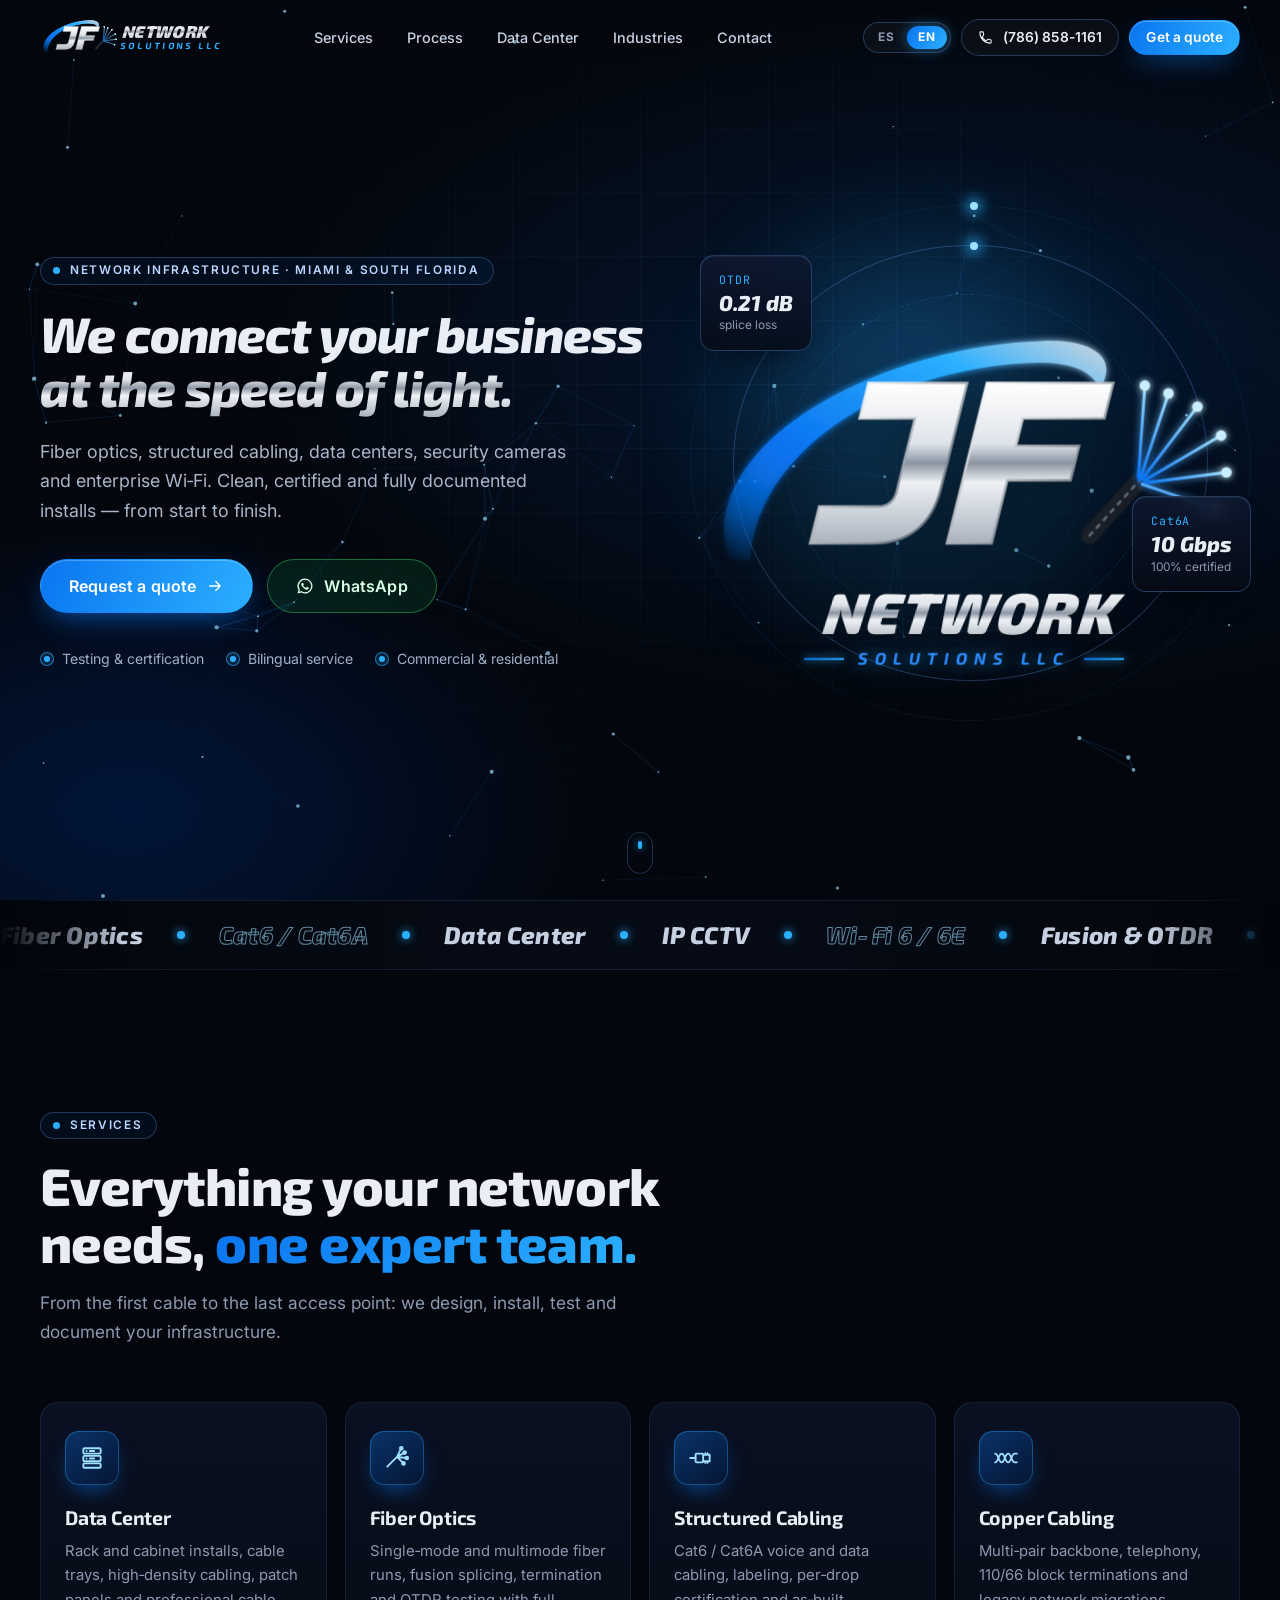
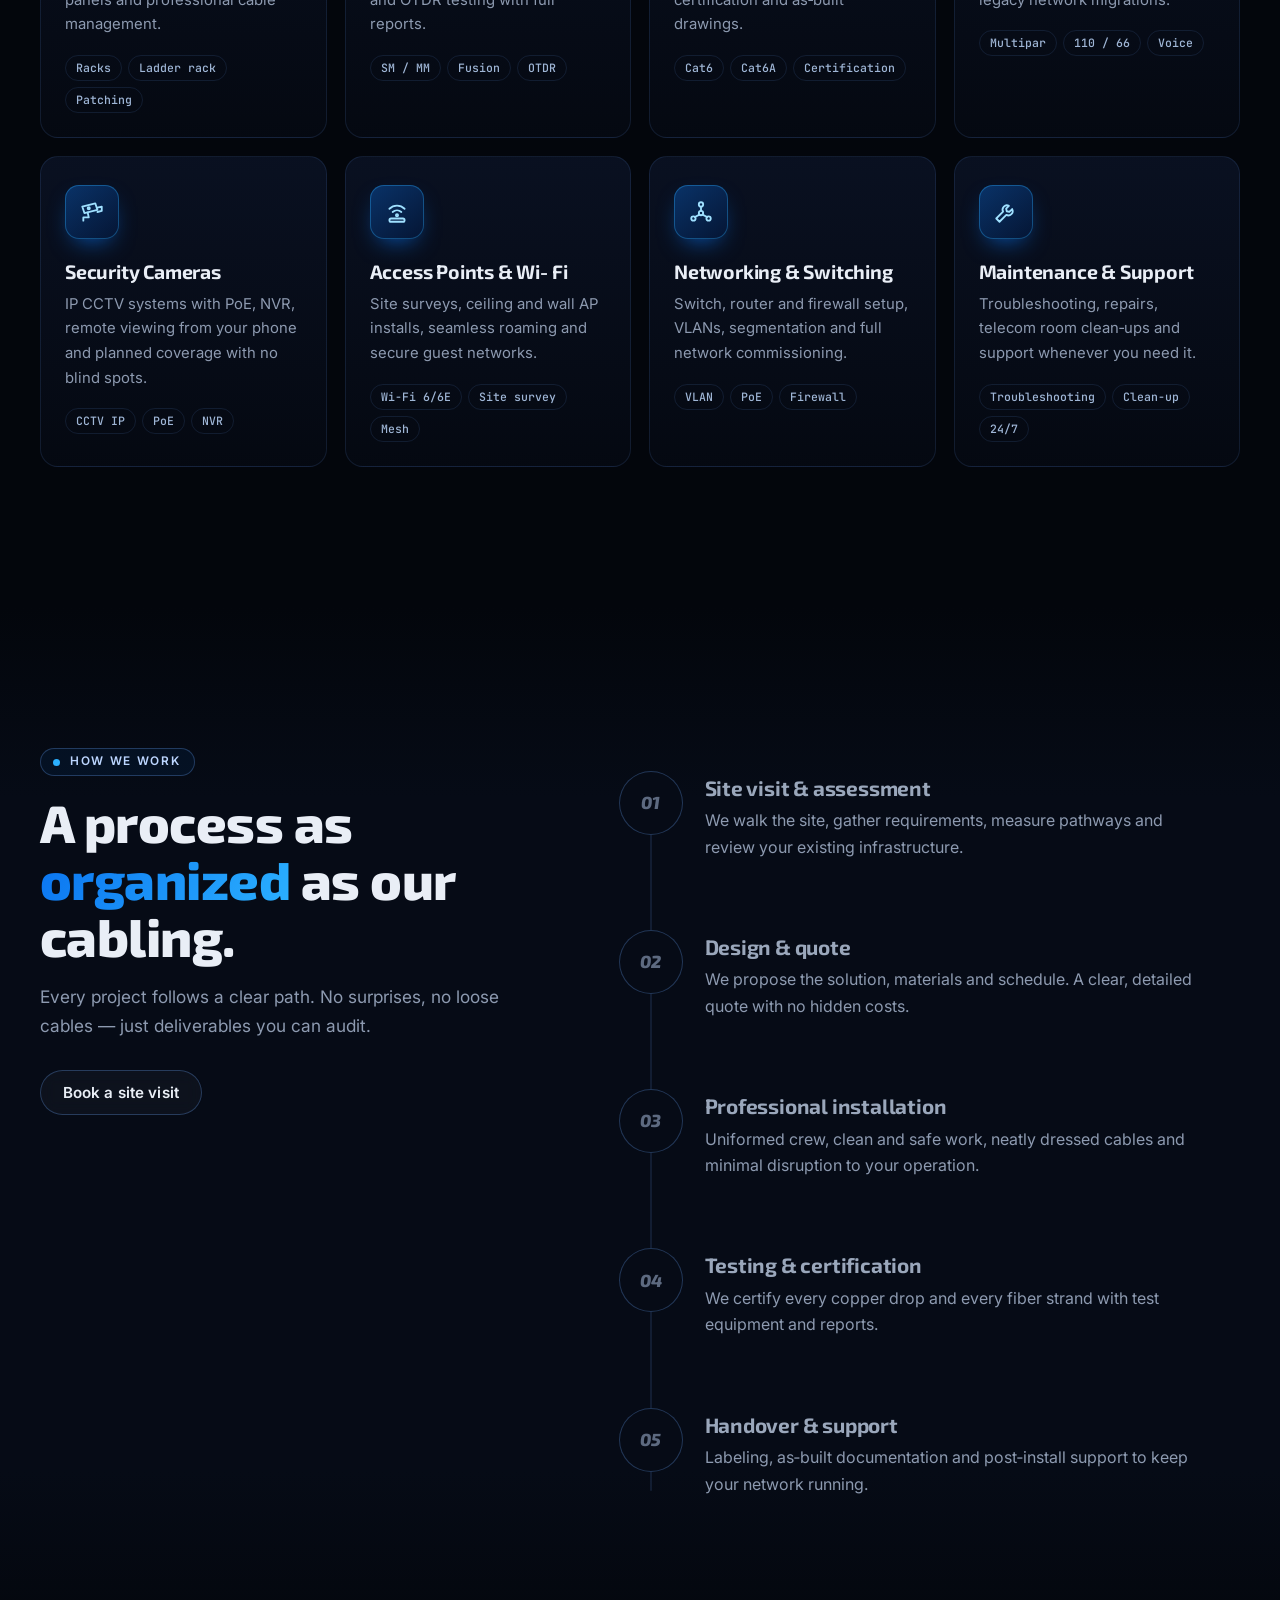
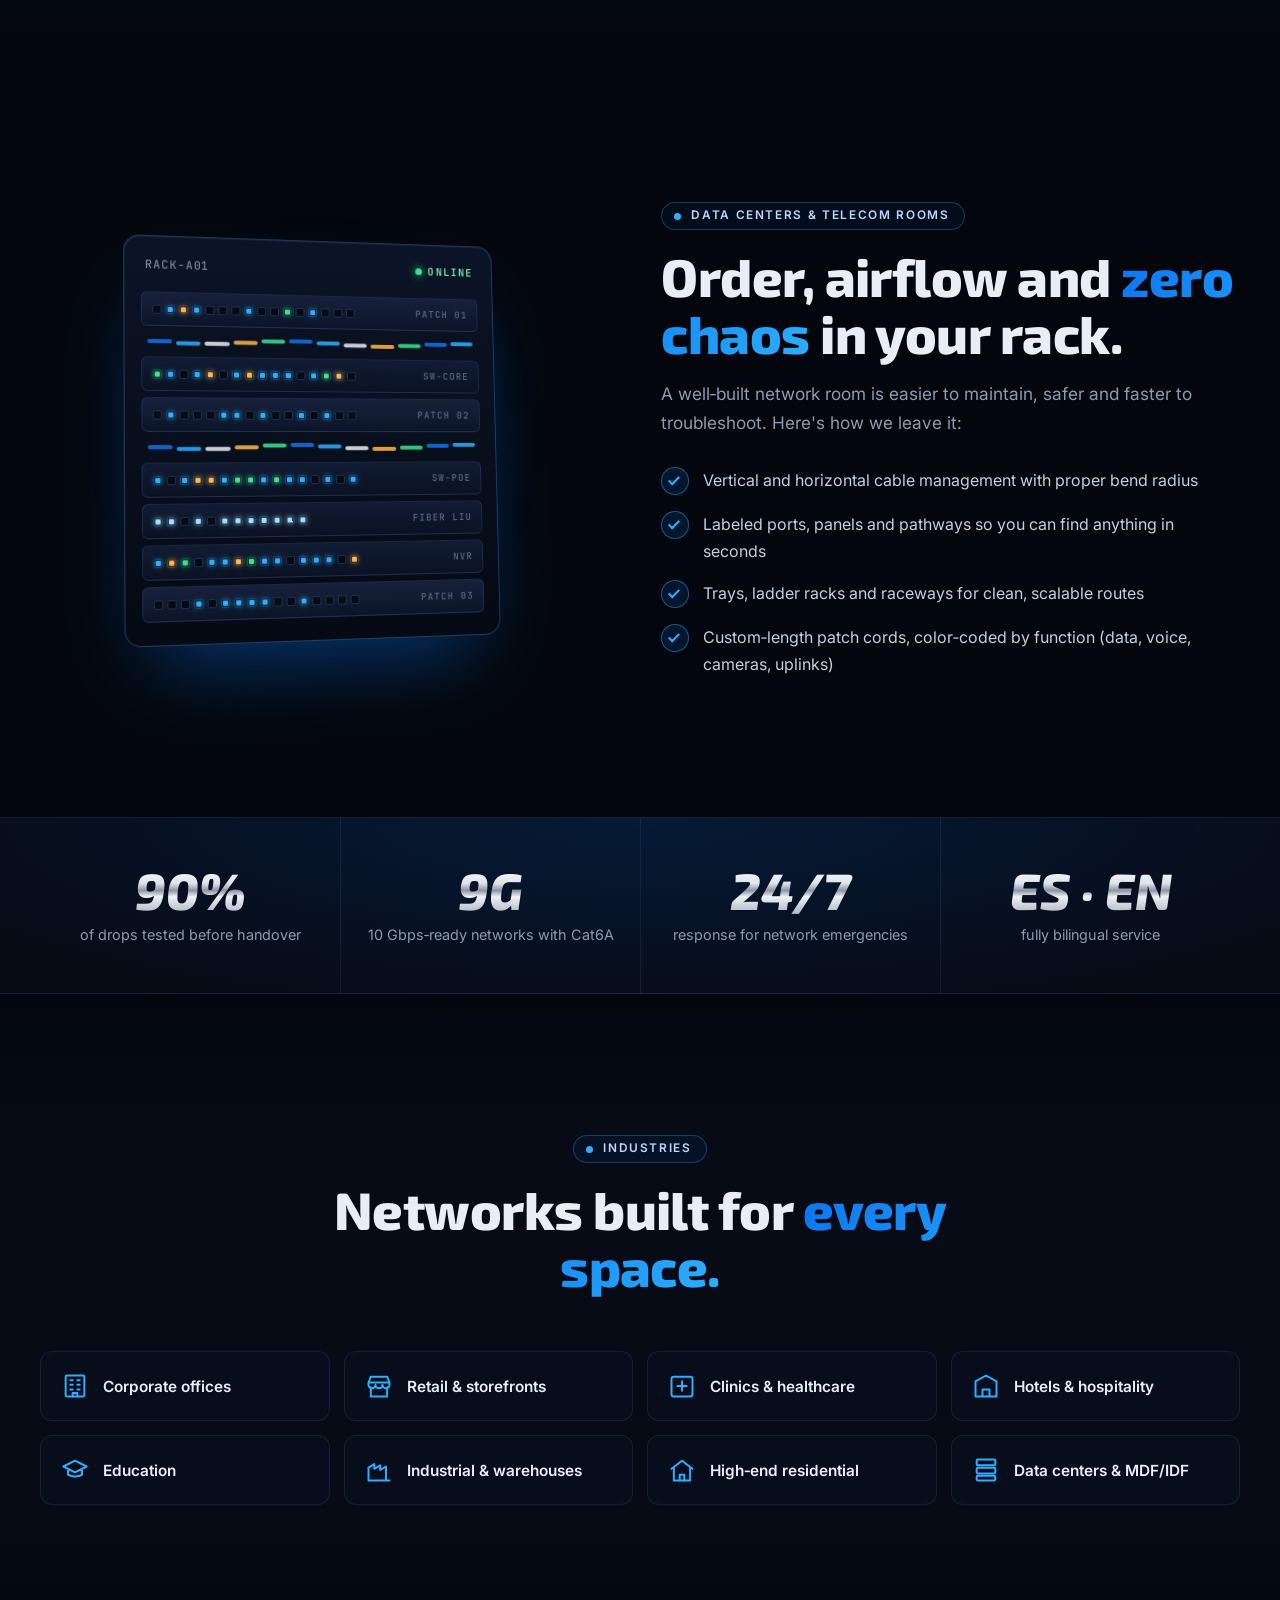
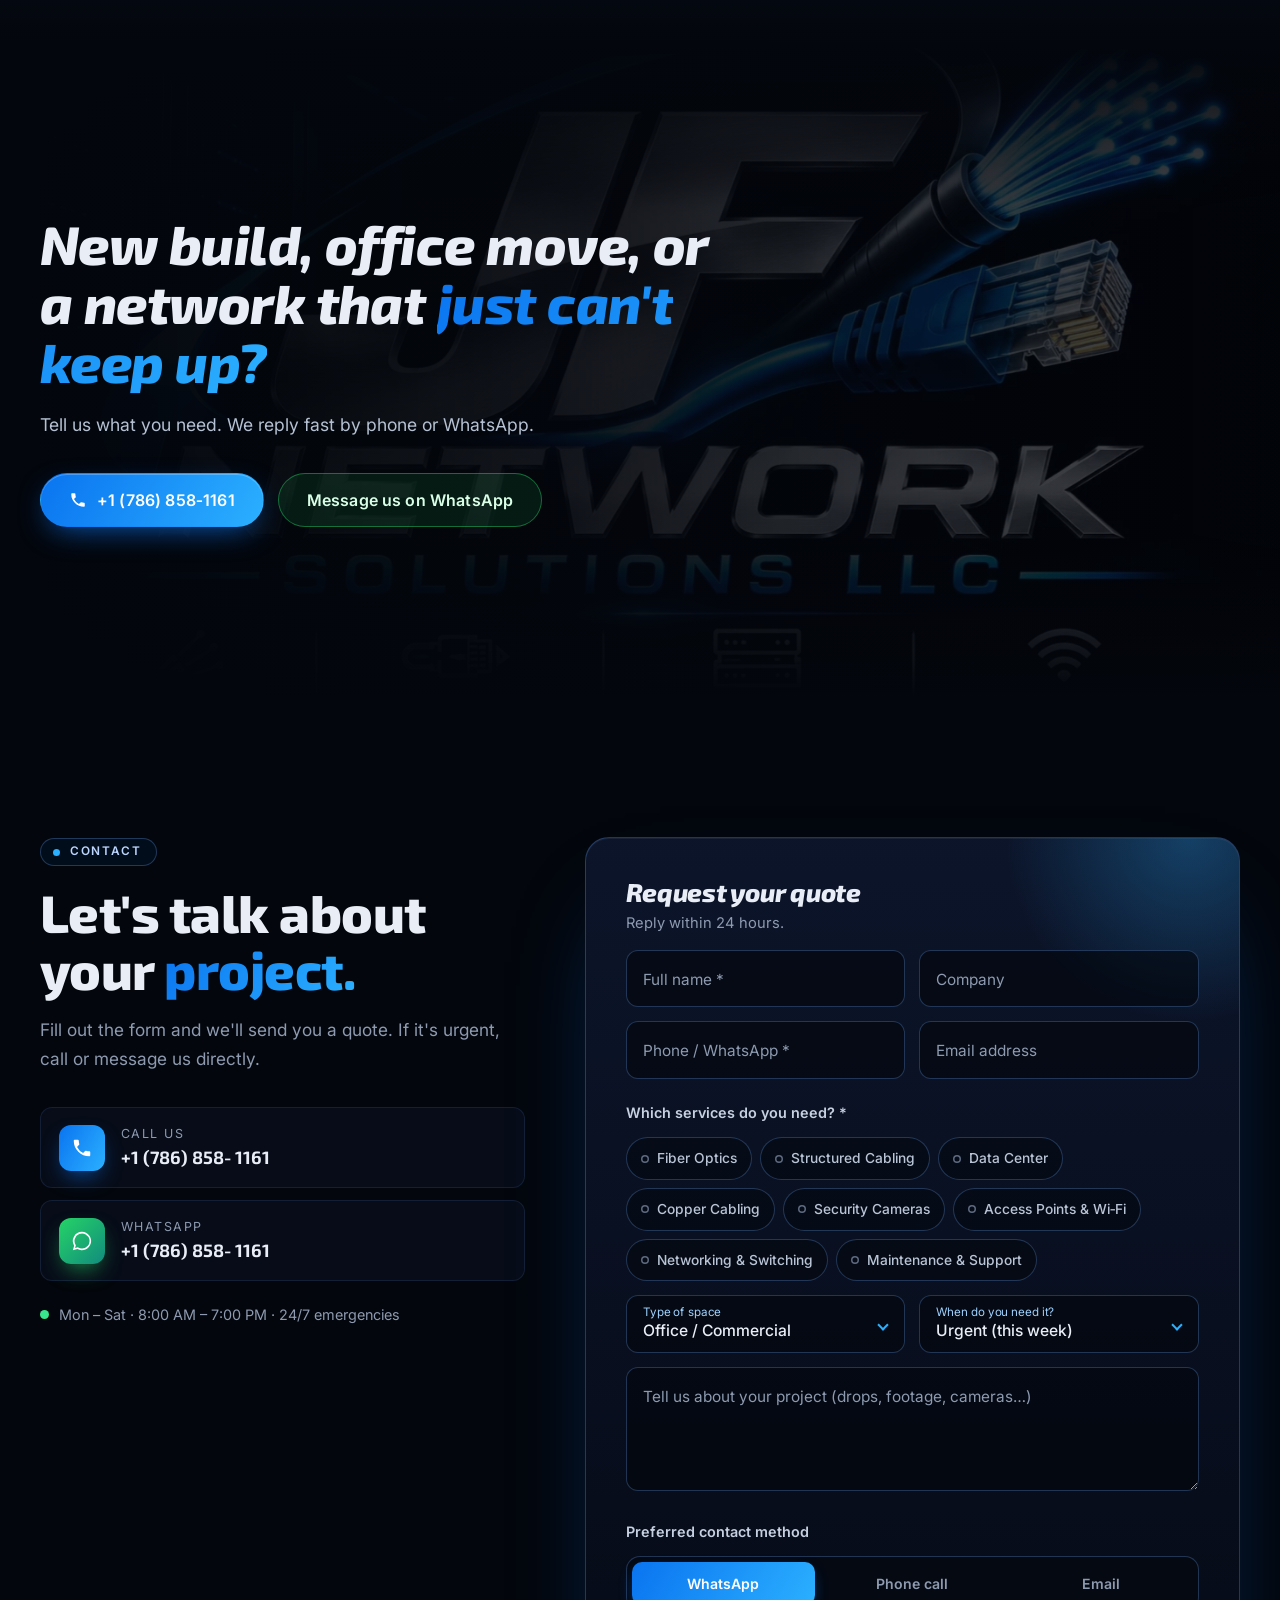
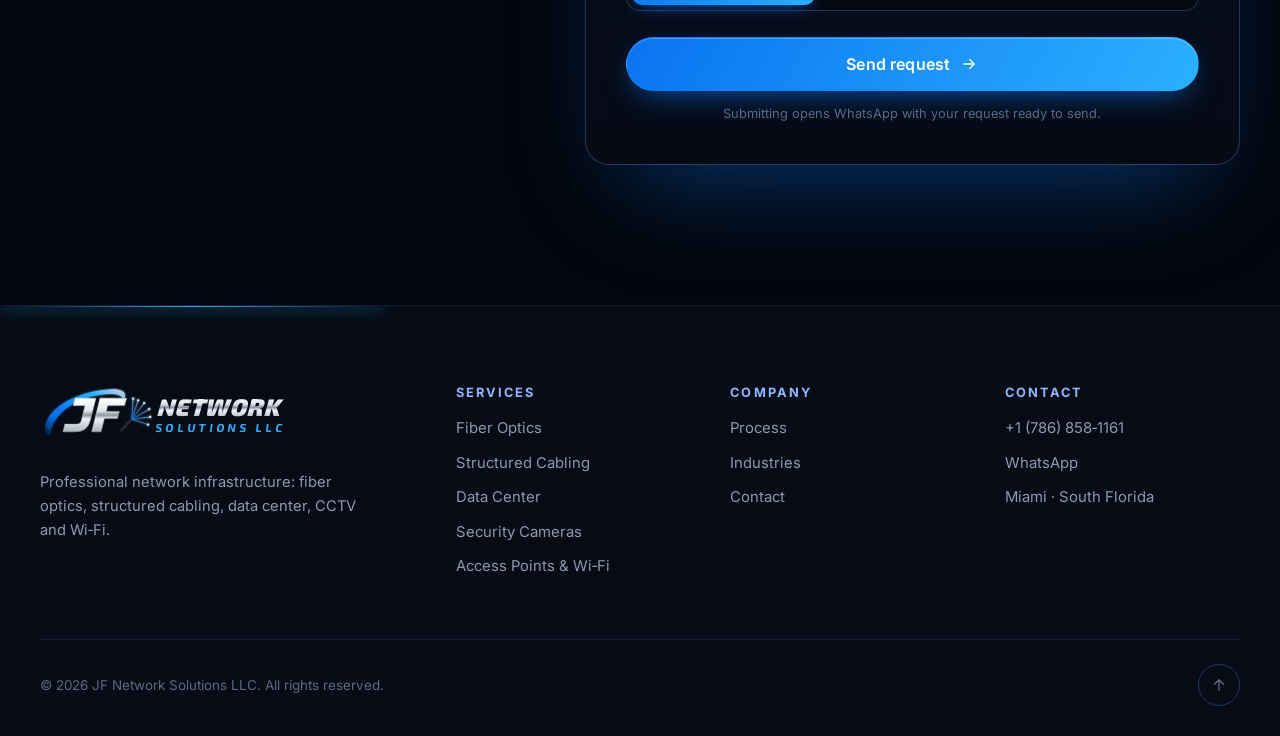
==== index.html @ 1d997ce3 "Build premium bilingual landing page for JF Network Solutions Vector JF mark and favicon from the br" ====
<!doctype html>
<html lang="es">
<head>
  <meta charset="utf-8">
  <meta name="viewport" content="width=device-width, initial-scale=1">
  <title>JF Network Solutions LLC | Fibra Óptica, Data Center y Cableado Estructurado</title>
  <meta name="description" content="JF Network Solutions LLC: instalación de fibra óptica, cableado estructurado Cat6/Cat6A, data centers, cámaras de seguridad, access points Wi‑Fi y redes empresariales. Atención en español e inglés.">
  <meta name="theme-color" content="#03060c">
  <link rel="canonical" href="https://jfnetworksolutions.dgp-link.com/">
  <link rel="icon" href="assets/img/favicon.svg" type="image/svg+xml">
  <meta property="og:type" content="website">
  <meta property="og:title" content="JF Network Solutions LLC">
  <meta property="og:description" content="Fibra óptica · Cableado estructurado · Data center · CCTV · Wi‑Fi. Infraestructura de red que conecta tu negocio.">
  <meta property="og:image" content="https://jfnetworksolutions.dgp-link.com/assets/img/og-image.jpg">
  <meta property="og:url" content="https://jfnetworksolutions.dgp-link.com/">
  <link rel="preconnect" href="https://fonts.googleapis.com">
  <link rel="preconnect" href="https://fonts.gstatic.com" crossorigin>
  <link href="https://fonts.googleapis.com/css2?family=Exo+2:ital,wght@0,600;0,700;0,800;1,700;1,800;1,900&family=Inter:wght@400;500;600;700&family=JetBrains+Mono:wght@500&display=swap" rel="stylesheet">
  <link rel="stylesheet" href="assets/css/styles.css">
  <script type="application/ld+json">
  {
    "@context": "https://schema.org",
    "@type": "LocalBusiness",
    "name": "JF Network Solutions LLC",
    "image": "https://jfnetworksolutions.dgp-link.com/assets/img/og-image.jpg",
    "url": "https://jfnetworksolutions.dgp-link.com/",
    "telephone": "+1-786-858-1161",
    "areaServed": "South Florida",
    "knowsLanguage": ["es", "en"],
    "description": "Fiber optics, structured cabling, data center installations, CCTV, Wi-Fi access points and network infrastructure."
  }
  </script>
</head>
<body>
  <div class="scroll-progress" aria-hidden="true"><span></span></div>
  <a class="skip" href="#main" data-i18n="skip">Saltar al contenido</a>

  <!-- ============ NAV ============ -->
  <header class="nav" id="nav">
    <div class="container nav__inner">
      <a href="#top" class="brand" aria-label="JF Network Solutions LLC">
        <img src="assets/img/logo-mark.svg" alt="" width="82" height="42" class="brand__mark">
        <span class="brand__text">
          <span class="brand__name">NETWORK</span>
          <span class="brand__sub">SOLUTIONS LLC</span>
        </span>
      </a>
      <nav class="nav__links" id="navLinks" aria-label="Principal">
        <a href="#servicios" data-i18n="nav.services">Servicios</a>
        <a href="#proceso" data-i18n="nav.process">Proceso</a>
        <a href="#datacenter" data-i18n="nav.datacenter">Data Center</a>
        <a href="#sectores" data-i18n="nav.industries">Sectores</a>
        <a href="#contacto" data-i18n="nav.contact">Contacto</a>
      </nav>
      <div class="nav__actions">
        <div class="lang" role="group" aria-label="Idioma / Language">
          <button type="button" data-lang="es" aria-pressed="true">ES</button>
          <button type="button" data-lang="en" aria-pressed="false">EN</button>
          <span class="lang__pill" aria-hidden="true"></span>
        </div>
        <a href="tel:+17868581161" class="btn btn--ghost btn--sm nav__call">
          <svg viewBox="0 0 24 24" aria-hidden="true"><path d="M6.6 10.8a15.1 15.1 0 0 0 6.6 6.6l2.2-2.2a1 1 0 0 1 1-.25 11.4 11.4 0 0 0 3.6.57 1 1 0 0 1 1 1V20a1 1 0 0 1-1 1A17 17 0 0 1 3 4a1 1 0 0 1 1-1h3.5a1 1 0 0 1 1 1c0 1.25.2 2.45.57 3.57a1 1 0 0 1-.25 1z"/></svg>
          <span>(786) 858-1161</span>
        </a>
        <a href="#contacto" class="btn btn--primary btn--sm" data-i18n="nav.quote">Cotizar</a>
        <button class="burger" id="burger" aria-label="Menú" aria-expanded="false" aria-controls="navLinks"><span></span><span></span></button>
      </div>
    </div>
  </header>

  <main id="main">
    <!-- ============ HERO ============ -->
    <section class="hero" id="top">
      <canvas class="hero__net" id="netCanvas" aria-hidden="true"></canvas>
      <div class="hero__glow" aria-hidden="true"></div>
      <div class="container hero__grid">
        <div class="hero__copy">
          <p class="eyebrow reveal"><span class="dot"></span><span data-i18n="hero.eyebrow">Infraestructura de red · Miami & Sur de Florida</span></p>
          <h1 class="hero__title reveal" data-delay="1">
            <span data-i18n="hero.title1">Conectamos tu negocio</span><br>
            <span class="chrome-text" data-i18n="hero.title2">a la velocidad de la luz.</span>
          </h1>
          <p class="hero__lead reveal" data-delay="2" data-i18n="hero.lead">Fibra óptica, cableado estructurado, data centers, cámaras de seguridad y Wi‑Fi empresarial. Instalaciones limpias, certificadas y documentadas — de principio a fin.</p>
          <div class="hero__ctas reveal" data-delay="3">
            <a href="#contacto" class="btn btn--primary btn--lg magnetic">
              <span data-i18n="hero.cta1">Solicitar cotización</span>
              <svg viewBox="0 0 24 24" aria-hidden="true"><path d="M5 12h14M13 6l6 6-6 6"/></svg>
            </a>
            <a href="https://wa.me/17868581161" target="_blank" rel="noopener" class="btn btn--whatsapp btn--lg magnetic wa-link">
              <svg viewBox="0 0 24 24" aria-hidden="true" class="fill"><path d="M12 2a10 10 0 0 0-8.6 15.1L2 22l5-1.3A10 10 0 1 0 12 2zm0 18.2a8.2 8.2 0 0 1-4.2-1.2l-.3-.2-3 .8.8-2.9-.2-.3A8.2 8.2 0 1 1 12 20.2zm4.5-6.1c-.25-.12-1.47-.72-1.7-.8-.23-.09-.4-.13-.56.12-.17.25-.64.8-.79.97-.14.17-.29.19-.54.06a6.7 6.7 0 0 1-3.3-2.9c-.25-.43.25-.4.71-1.33.08-.16.04-.3-.02-.43l-.76-1.83c-.2-.48-.4-.41-.56-.42h-.48a.92.92 0 0 0-.66.31 2.8 2.8 0 0 0-.87 2.07 4.8 4.8 0 0 0 1 2.56 11 11 0 0 0 4.2 3.7c1.57.68 2.18.73 2.97.62.48-.07 1.47-.6 1.68-1.18.2-.58.2-1.08.14-1.18-.06-.1-.23-.17-.48-.29z"/></svg>
              <span>WhatsApp</span>
            </a>
          </div>
          <ul class="hero__chips reveal" data-delay="4">
            <li data-i18n="hero.chip1">Pruebas y certificación</li>
            <li data-i18n="hero.chip2">Atención bilingüe</li>
            <li data-i18n="hero.chip3">Comercial & residencial</li>
          </ul>
        </div>

        <div class="hero__visual reveal" data-delay="2" aria-hidden="true">
          <div class="orbit orbit--1"></div>
          <div class="orbit orbit--2"></div>
          <div class="orbit orbit--3"></div>
          <svg class="hero__logo" viewBox="0 0 410 210">
            <defs>
              <linearGradient id="hChrome" x1="0" y1="0" x2="0" y2="1">
                <stop offset="0" stop-color="#ffffff"/><stop offset=".38" stop-color="#dfe4ea"/><stop offset=".5" stop-color="#8b95a3"/><stop offset=".62" stop-color="#eef1f5"/><stop offset="1" stop-color="#aab3bf"/>
              </linearGradient>
              <linearGradient id="hEdge" x1="0" y1="0" x2="1" y2="1"><stop offset="0" stop-color="#fff" stop-opacity=".9"/><stop offset="1" stop-color="#5d6773" stop-opacity=".9"/></linearGradient>
              <linearGradient id="hSwoosh" x1="0" y1="1" x2="1" y2="0"><stop offset="0" stop-color="#0A74F0" stop-opacity="0"/><stop offset=".35" stop-color="#0A74F0"/><stop offset=".75" stop-color="#2BB0FF"/><stop offset="1" stop-color="#cfd6de"/></linearGradient>
              <linearGradient id="hFiber" x1="0" y1="1" x2="1" y2="0"><stop offset="0" stop-color="#0A74F0"/><stop offset="1" stop-color="#9fe0ff"/></linearGradient>
              <linearGradient id="hShine" x1="0" y1="0" x2="1" y2="0"><stop offset="0" stop-color="#fff" stop-opacity="0"/><stop offset=".5" stop-color="#fff" stop-opacity=".85"/><stop offset="1" stop-color="#fff" stop-opacity="0"/></linearGradient>
              <filter id="hGlow" x="-50%" y="-50%" width="200%" height="200%"><feGaussianBlur stdDeviation="3" result="b"/><feMerge><feMergeNode in="b"/><feMergeNode in="SourceGraphic"/></feMerge></filter>
              <clipPath id="hClip"><g transform="translate(78 44) skewX(-14) translate(30 0)"><path d="M20 0 H95 V80 Q95 122 53 122 H6 V94 H50 Q62 94 62 82 V27 H20 Z"/><path d="M110 0 H206 V27 H144 V48 H192 V74 H144 V122 H110 Z"/></g></clipPath>
            </defs>
            <path class="hl-swoosh" d="M22 178 C-6 96 128 16 262 12 C300 11 318 26 304 48 C296 32 276 27 246 29 C134 36 44 98 38 178 Z" fill="url(#hSwoosh)" filter="url(#hGlow)"/>
            <g transform="translate(78 44) skewX(-14) translate(30 0)">
              <path d="M20 0 H95 V80 Q95 122 53 122 H6 V94 H50 Q62 94 62 82 V27 H20 Z" fill="url(#hChrome)" stroke="url(#hEdge)" stroke-width="2"/>
              <path d="M110 0 H206 V27 H144 V48 H192 V74 H144 V122 H110 Z" fill="url(#hChrome)" stroke="url(#hEdge)" stroke-width="2"/>
            </g>
            <g clip-path="url(#hClip)"><rect class="hl-shine" x="-120" y="30" width="90" height="150" fill="url(#hShine)" transform="skewX(-20)"/></g>
            <path d="M296 160 L334 118" stroke="#1a1f27" stroke-width="13" stroke-linecap="round"/>
            <path d="M296 160 L334 118" stroke="#5b6573" stroke-width="2" stroke-linecap="round" stroke-dasharray="3 5"/>
            <g class="hl-fibers" stroke="url(#hFiber)" stroke-width="2.2" stroke-linecap="round" fill="none" filter="url(#hGlow)">
              <path d="M334 118 L356 52"/><path d="M336 117 L378 62"/><path d="M338 118 L396 84"/><path d="M338 120 L400 112"/><path d="M336 121 L392 140"/><path d="M333 116 L338 46"/>
            </g>
            <g class="hl-tips" fill="#c9eeff" filter="url(#hGlow)">
              <circle cx="356" cy="52" r="4"/><circle cx="378" cy="62" r="4"/><circle cx="396" cy="84" r="4"/><circle cx="400" cy="112" r="4"/><circle cx="392" cy="140" r="4"/><circle cx="338" cy="46" r="4"/>
            </g>
          </svg>
          <div class="hero__wordmark">
            <span class="chrome-text">NETWORK</span>
            <span class="hero__wordsub">SOLUTIONS LLC</span>
          </div>
          <div class="float-card float-card--a">
            <span class="mono">OTDR</span>
            <strong>0.21 dB</strong>
            <small data-i18n="hero.float1">pérdida por empalme</small>
          </div>
          <div class="float-card float-card--b">
            <span class="mono">Cat6A</span>
            <strong>10 Gbps</strong>
            <small data-i18n="hero.float2">certificado al 100%</small>
          </div>
        </div>
      </div>
      <a href="#servicios" class="scroll-cue" aria-label="Bajar"><span></span></a>
    </section>

    <!-- ============ MARQUEE ============ -->
    <div class="marquee" aria-hidden="true">
      <div class="marquee__track">
        <span>Fibra Óptica</span><i></i><span>Cat6 / Cat6A</span><i></i><span>Data Center</span><i></i><span>CCTV IP</span><i></i><span>Wi‑Fi 6 / 6E</span><i></i><span>Fusión & OTDR</span><i></i><span>Racks & Gabinetes</span><i></i><span>Cable de Cobre</span><i></i><span>Switching</span><i></i>
        <span>Fibra Óptica</span><i></i><span>Cat6 / Cat6A</span><i></i><span>Data Center</span><i></i><span>CCTV IP</span><i></i><span>Wi‑Fi 6 / 6E</span><i></i><span>Fusión & OTDR</span><i></i><span>Racks & Gabinetes</span><i></i><span>Cable de Cobre</span><i></i><span>Switching</span><i></i>
      </div>
    </div>

    <!-- ============ SERVICES ============ -->
    <section class="section" id="servicios">
      <div class="container">
        <div class="section__head">
          <p class="eyebrow reveal"><span class="dot"></span><span data-i18n="services.eyebrow">Servicios</span></p>
          <h2 class="section__title reveal" data-delay="1" data-i18n-html="services.title">Todo lo que tu red necesita, <span class="blue-text">en un solo equipo.</span></h2>
          <p class="section__lead reveal" data-delay="2" data-i18n="services.lead">Desde el primer cable hasta el último access point: diseñamos, instalamos, probamos y documentamos tu infraestructura.</p>
        </div>

        <div class="services">
          <article class="card reveal" data-delay="0">
            <div class="card__icon"><svg viewBox="0 0 24 24"><rect x="4" y="3" width="16" height="5" rx="1"/><rect x="4" y="10" width="16" height="5" rx="1"/><rect x="4" y="17" width="16" height="4" rx="1"/><path d="M7 5.5h.01M7 12.5h.01M10 5.5h4M10 12.5h4"/></svg></div>
            <h3 data-i18n="s1.t">Data Center</h3>
            <p data-i18n="s1.d">Instalación de racks y gabinetes, bandejas porta cables, cableado de alta densidad, patch panels y organización profesional.</p>
            <ul class="card__tags"><li>Racks</li><li>Ladder rack</li><li>Patching</li></ul>
          </article>
          <article class="card reveal" data-delay="1">
            <div class="card__icon"><svg viewBox="0 0 24 24"><path d="M3 20 12 11M12 11l4-8M12 11l7-4M12 11l9 1M12 11l6 6"/><circle cx="16" cy="3" r="1.3"/><circle cx="19" cy="7" r="1.3"/><circle cx="21" cy="12" r="1.3"/><circle cx="18" cy="17" r="1.3"/></svg></div>
            <h3 data-i18n="s2.t">Fibra Óptica</h3>
            <p data-i18n="s2.d">Tendido de fibra monomodo y multimodo, empalmes por fusión, conectorización y pruebas OTDR con reporte.</p>
            <ul class="card__tags"><li>SM / MM</li><li data-i18n="tag.fusion">Fusión</li><li>OTDR</li></ul>
          </article>
          <article class="card reveal" data-delay="2">
            <div class="card__icon"><svg viewBox="0 0 24 24"><path d="M2 12h5"/><rect x="7" y="8" width="7" height="8" rx="1"/><path d="M14 9h6v6h-6M16 9v-1.5M18 9v-1.5M16 15v1.5M18 15v1.5"/></svg></div>
            <h3 data-i18n="s3.t">Cableado Estructurado</h3>
            <p data-i18n="s3.d">Cableado Cat6 / Cat6A para voz y datos, etiquetado, certificación de cada punto y planos as‑built.</p>
            <ul class="card__tags"><li>Cat6</li><li>Cat6A</li><li data-i18n="tag.cert">Certificación</li></ul>
          </article>
          <article class="card reveal" data-delay="3">
            <div class="card__icon"><svg viewBox="0 0 24 24"><path d="M2 8c3 0 3 8 6 8s3-8 6-8 3 8 6 8h2"/><path d="M2 16c3 0 3-8 6-8s3 8 6 8 3-8 6-8h2"/></svg></div>
            <h3 data-i18n="s4.t">Cable de Cobre</h3>
            <p data-i18n="s4.d">Backbone multipar, telefonía, terminaciones en bloques 110/66 y migración de redes legacy.</p>
            <ul class="card__tags"><li>Multipar</li><li>110 / 66</li><li data-i18n="tag.voice">Voz</li></ul>
          </article>
          <article class="card reveal" data-delay="0">
            <div class="card__icon"><svg viewBox="0 0 24 24"><path d="M3 7l12-3 2 6-12 3z"/><path d="M17 8l4-1v4l-4 1"/><path d="M8 12.5 9 17H4v3"/><circle cx="9" cy="8.5" r="1"/></svg></div>
            <h3 data-i18n="s5.t">Cámaras de Seguridad</h3>
            <p data-i18n="s5.d">Sistemas CCTV IP con PoE, NVR, acceso remoto desde tu celular y cobertura planificada sin puntos ciegos.</p>
            <ul class="card__tags"><li>CCTV IP</li><li>PoE</li><li>NVR</li></ul>
          </article>
          <article class="card reveal" data-delay="1">
            <div class="card__icon"><svg viewBox="0 0 24 24"><path d="M5 9a10 10 0 0 1 14 0M8 12a6 6 0 0 1 8 0"/><circle cx="12" cy="15" r="1"/><rect x="5" y="18" width="14" height="3" rx="1.5"/></svg></div>
            <h3 data-i18n="s6.t">Access Points & Wi‑Fi</h3>
            <p data-i18n="s6.d">Site survey, instalación de AP en techo y pared, roaming sin cortes y redes de invitados seguras.</p>
            <ul class="card__tags"><li>Wi‑Fi 6/6E</li><li>Site survey</li><li>Mesh</li></ul>
          </article>
          <article class="card reveal" data-delay="2">
            <div class="card__icon"><svg viewBox="0 0 24 24"><circle cx="12" cy="5" r="2"/><circle cx="5" cy="18" r="2"/><circle cx="19" cy="18" r="2"/><circle cx="12" cy="13" r="2"/><path d="M12 7v4M10.6 14.4 6.4 16.6M13.4 14.4l4.2 2.2"/></svg></div>
            <h3 data-i18n="s7.t">Redes & Switching</h3>
            <p data-i18n="s7.d">Configuración de switches, routers y firewalls, VLANs, segmentación y puesta en marcha de la red.</p>
            <ul class="card__tags"><li>VLAN</li><li>PoE</li><li>Firewall</li></ul>
          </article>
          <article class="card reveal" data-delay="3">
            <div class="card__icon"><svg viewBox="0 0 24 24"><path d="M14.7 6.3a4 4 0 0 0-5.4 5.4L3 18l3 3 6.3-6.3a4 4 0 0 0 5.4-5.4l-2.6 2.6-2.4-.6-.6-2.4z"/></svg></div>
            <h3 data-i18n="s8.t">Mantenimiento & Soporte</h3>
            <p data-i18n="s8.d">Diagnóstico, reparación, reorganización de cuartos de comunicaciones y soporte cuando lo necesites.</p>
            <ul class="card__tags"><li data-i18n="tag.diag">Diagnóstico</li><li data-i18n="tag.cleanup">Re‑organización</li><li>24/7</li></ul>
          </article>
        </div>
      </div>
    </section>

    <!-- ============ PROCESS ============ -->
    <section class="section section--alt" id="proceso">
      <div class="container process">
        <div class="process__intro">
          <p class="eyebrow reveal"><span class="dot"></span><span data-i18n="process.eyebrow">Cómo trabajamos</span></p>
          <h2 class="section__title reveal" data-delay="1" data-i18n-html="process.title">Un proceso tan <span class="blue-text">ordenado</span> como nuestro cableado.</h2>
          <p class="section__lead reveal" data-delay="2" data-i18n="process.lead">Cada proyecto sigue una ruta clara. Sin sorpresas, sin cables sueltos, con entregables que puedes auditar.</p>
          <a href="#contacto" class="btn btn--ghost reveal" data-delay="3" data-i18n="process.cta">Agenda una visita técnica</a>
        </div>
        <ol class="timeline" id="timeline">
          <li class="timeline__rail" aria-hidden="true"><span class="timeline__fill"></span></li>
          <li class="step">
            <span class="step__num">01</span>
            <div><h3 data-i18n="p1.t">Visita y evaluación</h3><p data-i18n="p1.d">Recorremos el sitio, levantamos necesidades, medimos rutas y revisamos la infraestructura existente.</p></div>
          </li>
          <li class="step">
            <span class="step__num">02</span>
            <div><h3 data-i18n="p2.t">Diseño y cotización</h3><p data-i18n="p2.d">Proponemos la solución, materiales y cronograma. Cotización clara y detallada, sin costos ocultos.</p></div>
          </li>
          <li class="step">
            <span class="step__num">03</span>
            <div><h3 data-i18n="p3.t">Instalación profesional</h3><p data-i18n="p3.d">Equipo uniformado, trabajo limpio y seguro, peinado de cables y mínima interrupción de tu operación.</p></div>
          </li>
          <li class="step">
            <span class="step__num">04</span>
            <div><h3 data-i18n="p4.t">Pruebas y certificación</h3><p data-i18n="p4.d">Certificamos cada punto de cobre y cada hilo de fibra con equipos de medición y reportes.</p></div>
          </li>
          <li class="step">
            <span class="step__num">05</span>
            <div><h3 data-i18n="p5.t">Entrega y soporte</h3><p data-i18n="p5.d">Etiquetado, documentación as‑built y soporte post‑instalación para que tu red siga funcionando.</p></div>
          </li>
        </ol>
      </div>
    </section>

    <!-- ============ DATA CENTER FEATURE ============ -->
    <section class="section" id="datacenter">
      <div class="container feature">
        <div class="feature__visual reveal" aria-hidden="true">
          <div class="rack" id="rack">
            <div class="rack__top"><span class="mono">RACK‑A01</span><span class="rack__status"><i></i>ONLINE</span></div>
          </div>
          <div class="rack-glow"></div>
        </div>
        <div class="feature__copy">
          <p class="eyebrow reveal"><span class="dot"></span><span data-i18n="dc.eyebrow">Data center & cuartos de comunicaciones</span></p>
          <h2 class="section__title reveal" data-delay="1" data-i18n-html="dc.title">Orden, flujo de aire y <span class="blue-text">cero caos</span> en tu rack.</h2>
          <p class="section__lead reveal" data-delay="2" data-i18n="dc.lead">Un cuarto de red bien hecho es más fácil de mantener, más seguro y más rápido de diagnosticar. Así lo dejamos:</p>
          <ul class="checklist">
            <li class="reveal" data-delay="2"><span class="check"></span><span data-i18n="dc.l1">Gestión de cables vertical y horizontal, con radios de curvatura respetados</span></li>
            <li class="reveal" data-delay="3"><span class="check"></span><span data-i18n="dc.l2">Etiquetado de puertos, paneles y rutas para identificar todo en segundos</span></li>
            <li class="reveal" data-delay="3"><span class="check"></span><span data-i18n="dc.l3">Bandejas, escalerillas y ductos para rutas limpias y escalables</span></li>
            <li class="reveal" data-delay="4"><span class="check"></span><span data-i18n="dc.l4">Patch cords a medida y colores por función (datos, voz, cámaras, uplinks)</span></li>
          </ul>
        </div>
      </div>
    </section>

    <!-- ============ STATS ============ -->
    <section class="stats">
      <div class="container stats__grid">
        <div class="stat reveal"><strong><span class="count" data-to="100">0</span>%</strong><span data-i18n="st1">puntos probados antes de entregar</span></div>
        <div class="stat reveal" data-delay="1"><strong><span class="count" data-to="10">0</span>G</strong><span data-i18n="st2">redes listas para 10 Gbps con Cat6A</span></div>
        <div class="stat reveal" data-delay="2"><strong>24/7</strong><span data-i18n="st3">respuesta para emergencias de red</span></div>
        <div class="stat reveal" data-delay="3"><strong>ES · EN</strong><span data-i18n="st4">atención 100% bilingüe</span></div>
      </div>
    </section>

    <!-- ============ INDUSTRIES ============ -->
    <section class="section section--alt" id="sectores">
      <div class="container">
        <div class="section__head section__head--center">
          <p class="eyebrow reveal"><span class="dot"></span><span data-i18n="ind.eyebrow">Sectores</span></p>
          <h2 class="section__title reveal" data-delay="1" data-i18n-html="ind.title">Redes a la medida de <span class="blue-text">cada espacio.</span></h2>
        </div>
        <div class="industries">
          <div class="ind reveal"><svg viewBox="0 0 24 24"><rect x="4" y="3" width="16" height="18" rx="1"/><path d="M8 7h2M14 7h2M8 11h2M14 11h2M8 15h2M14 15h2M10 21v-3h4v3"/></svg><span data-i18n="ind.1">Oficinas corporativas</span></div>
          <div class="ind reveal" data-delay="1"><svg viewBox="0 0 24 24"><path d="M3 9l2-5h14l2 5M3 9h18v2a3 3 0 0 1-6 0 3 3 0 0 1-6 0 3 3 0 0 1-6 0zM5 13v8h14v-8"/></svg><span data-i18n="ind.2">Retail y comercios</span></div>
          <div class="ind reveal" data-delay="2"><svg viewBox="0 0 24 24"><rect x="3" y="4" width="18" height="17" rx="2"/><path d="M12 8v8M8 12h8"/></svg><span data-i18n="ind.3">Clínicas y salud</span></div>
          <div class="ind reveal" data-delay="3"><svg viewBox="0 0 24 24"><path d="M3 21V8l9-5 9 5v13M9 21v-6h6v6M3 21h18"/></svg><span data-i18n="ind.4">Hoteles y hospitality</span></div>
          <div class="ind reveal"><svg viewBox="0 0 24 24"><path d="M2 9l10-5 10 5-10 5zM6 11v5c3 2 9 2 12 0v-5"/></svg><span data-i18n="ind.5">Educación</span></div>
          <div class="ind reveal" data-delay="1"><svg viewBox="0 0 24 24"><path d="M3 21V10l5-3v4l5-3v4l5-3v12zM3 21h18"/></svg><span data-i18n="ind.6">Industrial y bodegas</span></div>
          <div class="ind reveal" data-delay="2"><svg viewBox="0 0 24 24"><path d="M3 11l9-7 9 7M5 9.5V21h14V9.5"/><path d="M10 21v-5h4v5"/></svg><span data-i18n="ind.7">Residencial premium</span></div>
          <div class="ind reveal" data-delay="3"><svg viewBox="0 0 24 24"><rect x="4" y="3" width="16" height="5" rx="1"/><rect x="4" y="10" width="16" height="5" rx="1"/><rect x="4" y="17" width="16" height="4" rx="1"/></svg><span data-i18n="ind.8">Data centers y MDF/IDF</span></div>
        </div>
      </div>
    </section>

    <!-- ============ BRAND BAND ============ -->
    <section class="brandband">
      <img src="assets/img/brand-hero.webp" alt="" class="brandband__img" loading="lazy" width="1536" height="1024">
      <div class="brandband__shade"></div>
      <div class="container brandband__inner">
        <h2 class="reveal" data-i18n-html="band.title">¿Proyecto nuevo, mudanza de oficina o una red que <span class="blue-text">ya no da más?</span></h2>
        <p class="reveal" data-delay="1" data-i18n="band.lead">Cuéntanos qué necesitas. Te respondemos rápido por llamada o WhatsApp.</p>
        <div class="hero__ctas reveal" data-delay="2">
          <a href="tel:+17868581161" class="btn btn--primary btn--lg magnetic">
            <svg viewBox="0 0 24 24" aria-hidden="true" class="fill"><path d="M6.6 10.8a15.1 15.1 0 0 0 6.6 6.6l2.2-2.2a1 1 0 0 1 1-.25 11.4 11.4 0 0 0 3.6.57 1 1 0 0 1 1 1V20a1 1 0 0 1-1 1A17 17 0 0 1 3 4a1 1 0 0 1 1-1h3.5a1 1 0 0 1 1 1c0 1.25.2 2.45.57 3.57a1 1 0 0 1-.25 1z"/></svg>
            <span>+1 (786) 858‑1161</span>
          </a>
          <a href="https://wa.me/17868581161" target="_blank" rel="noopener" class="btn btn--whatsapp btn--lg magnetic wa-link"><span data-i18n="band.wa">Escríbenos por WhatsApp</span></a>
        </div>
      </div>
    </section>

    <!-- ============ CONTACT ============ -->
    <section class="section" id="contacto">
      <div class="container contact">
        <div class="contact__info">
          <p class="eyebrow reveal"><span class="dot"></span><span data-i18n="c.eyebrow">Contacto</span></p>
          <h2 class="section__title reveal" data-delay="1" data-i18n-html="c.title">Hablemos de tu <span class="blue-text">proyecto.</span></h2>
          <p class="section__lead reveal" data-delay="2" data-i18n="c.lead">Completa el formulario y te enviamos una cotización. Si es urgente, llámanos o escríbenos directo.</p>

          <div class="contact__cards">
            <a href="tel:+17868581161" class="ccard reveal" data-delay="2">
              <span class="ccard__icon"><svg viewBox="0 0 24 24" class="fill"><path d="M6.6 10.8a15.1 15.1 0 0 0 6.6 6.6l2.2-2.2a1 1 0 0 1 1-.25 11.4 11.4 0 0 0 3.6.57 1 1 0 0 1 1 1V20a1 1 0 0 1-1 1A17 17 0 0 1 3 4a1 1 0 0 1 1-1h3.5a1 1 0 0 1 1 1c0 1.25.2 2.45.57 3.57a1 1 0 0 1-.25 1z"/></svg></span>
              <span><small data-i18n="c.call">Llámanos</small><strong>+1 (786) 858‑1161</strong></span>
            </a>
            <a href="https://wa.me/17868581161" target="_blank" rel="noopener" class="ccard ccard--wa reveal wa-link" data-delay="3">
              <span class="ccard__icon"><svg viewBox="0 0 24 24" class="fill"><path d="M12 2a10 10 0 0 0-8.6 15.1L2 22l5-1.3A10 10 0 1 0 12 2zm0 18.2a8.2 8.2 0 0 1-4.2-1.2l-.3-.2-3 .8.8-2.9-.2-.3A8.2 8.2 0 1 1 12 20.2z"/></svg></span>
              <span><small>WhatsApp</small><strong>+1 (786) 858‑1161</strong></span>
            </a>
            <a href="#" class="ccard reveal email-card" data-delay="4" hidden>
              <span class="ccard__icon"><svg viewBox="0 0 24 24"><rect x="3" y="5" width="18" height="14" rx="2"/><path d="m3 7 9 6 9-6"/></svg></span>
              <span><small>Email</small><strong class="email-text"></strong></span>
            </a>
          </div>
          <p class="contact__hours reveal" data-delay="4"><span class="live"></span><span data-i18n="c.hours">Lun – Sáb · 8:00 AM – 7:00 PM · Emergencias 24/7</span></p>
        </div>

        <form class="form reveal" id="contactForm" data-delay="1" novalidate>
          <div class="form__glow" aria-hidden="true"></div>
          <h3 class="form__title" data-i18n="f.title">Solicita tu cotización</h3>
          <p class="form__sub" data-i18n="f.sub">Respuesta en menos de 24 horas.</p>

          <div class="form__row">
            <div class="field">
              <input id="fName" name="name" type="text" placeholder=" " autocomplete="name" required>
              <label for="fName" data-i18n="f.name">Nombre completo *</label>
              <small class="field__err" data-i18n="f.errRequired">Este campo es obligatorio</small>
            </div>
            <div class="field">
              <input id="fCompany" name="company" type="text" placeholder=" " autocomplete="organization">
              <label for="fCompany" data-i18n="f.company">Empresa</label>
            </div>
          </div>
          <div class="form__row">
            <div class="field">
              <input id="fPhone" name="phone" type="tel" placeholder=" " autocomplete="tel" required>
              <label for="fPhone" data-i18n="f.phone">Teléfono / WhatsApp *</label>
              <small class="field__err" data-i18n="f.errPhone">Ingresa un teléfono válido</small>
            </div>
            <div class="field">
              <input id="fEmail" name="email" type="email" placeholder=" " autocomplete="email">
              <label for="fEmail" data-i18n="f.email">Correo electrónico</label>
              <small class="field__err" data-i18n="f.errEmail">Ingresa un correo válido</small>
            </div>
          </div>

          <fieldset class="chips">
            <legend data-i18n="f.services">¿Qué servicio necesitas? *</legend>
            <label><input type="checkbox" name="services" value="fiber"><span data-i18n="s2.t">Fibra Óptica</span></label>
            <label><input type="checkbox" name="services" value="structured"><span data-i18n="s3.t">Cableado Estructurado</span></label>
            <label><input type="checkbox" name="services" value="datacenter"><span data-i18n="s1.t">Data Center</span></label>
            <label><input type="checkbox" name="services" value="copper"><span data-i18n="s4.t">Cable de Cobre</span></label>
            <label><input type="checkbox" name="services" value="cctv"><span data-i18n="s5.t">Cámaras de Seguridad</span></label>
            <label><input type="checkbox" name="services" value="wifi"><span data-i18n="s6.t">Access Points & Wi‑Fi</span></label>
            <label><input type="checkbox" name="services" value="network"><span data-i18n="s7.t">Redes & Switching</span></label>
            <label><input type="checkbox" name="services" value="support"><span data-i18n="s8.t">Mantenimiento & Soporte</span></label>
            <small class="field__err" data-i18n="f.errServices">Selecciona al menos un servicio</small>
          </fieldset>

          <div class="form__row">
            <div class="field field--select">
              <select id="fProperty" name="property">
                <option value="office" data-i18n="f.p1">Oficina / Comercial</option>
                <option value="retail" data-i18n="f.p2">Tienda / Restaurante</option>
                <option value="industrial" data-i18n="f.p3">Bodega / Industrial</option>
                <option value="datacenter" data-i18n="f.p4">Data Center / MDF‑IDF</option>
                <option value="home" data-i18n="f.p5">Residencial</option>
                <option value="other" data-i18n="f.p6">Otro</option>
              </select>
              <label for="fProperty" data-i18n="f.property">Tipo de espacio</label>
            </div>
            <div class="field field--select">
              <select id="fTimeline" name="timeline">
                <option value="urgent" data-i18n="f.t1">Urgente (esta semana)</option>
                <option value="month" data-i18n="f.t2">Este mes</option>
                <option value="quarter" data-i18n="f.t3">1 – 3 meses</option>
                <option value="planning" data-i18n="f.t4">Solo estoy planificando</option>
              </select>
              <label for="fTimeline" data-i18n="f.timeline">¿Para cuándo?</label>
            </div>
          </div>

          <div class="field">
            <textarea id="fMsg" name="message" rows="4" placeholder=" "></textarea>
            <label for="fMsg" data-i18n="f.msg">Cuéntanos sobre tu proyecto (puntos de red, metros, cámaras…)</label>
          </div>

          <fieldset class="seg-wrap">
            <legend data-i18n="f.pref">Prefiero que me contacten por</legend>
            <div class="seg">
            <label><input type="radio" name="pref" value="whatsapp" checked><span>WhatsApp</span></label>
            <label><input type="radio" name="pref" value="call"><span data-i18n="f.prefCall">Llamada</span></label>
            <label><input type="radio" name="pref" value="email"><span>Email</span></label>
            </div>
          </fieldset>

          <button type="submit" class="btn btn--primary btn--lg btn--block">
            <span data-i18n="f.submit">Enviar solicitud</span>
            <svg viewBox="0 0 24 24" aria-hidden="true"><path d="M5 12h14M13 6l6 6-6 6"/></svg>
          </button>
          <p class="form__note" data-i18n="f.note">Al enviar se abrirá WhatsApp con tu solicitud lista para mandar.</p>

          <div class="form__success" role="status" aria-live="polite" hidden>
            <div class="success__ring"><svg viewBox="0 0 52 52"><circle cx="26" cy="26" r="24"/><path d="M15 27l7 7 15-16"/></svg></div>
            <h3 data-i18n="f.okT">¡Solicitud lista!</h3>
            <p data-i18n="f.okD">Abrimos WhatsApp con tu mensaje. Si no se abrió, toca el botón de abajo.</p>
            <a href="#" class="btn btn--whatsapp" id="waFallback" target="_blank" rel="noopener" data-i18n="f.okBtn">Abrir WhatsApp</a>
            <button type="button" class="btn btn--ghost btn--sm" id="formReset" data-i18n="f.again">Enviar otra solicitud</button>
          </div>
        </form>
      </div>
    </section>
  </main>

  <!-- ============ FOOTER ============ -->
  <footer class="footer">
    <div class="footer__fiber" aria-hidden="true"></div>
    <div class="container footer__grid">
      <div class="footer__brand">
        <a href="#top" class="brand brand--lg">
          <img src="assets/img/logo-mark.svg" alt="" width="120" height="62" class="brand__mark">
          <span class="brand__text"><span class="brand__name">NETWORK</span><span class="brand__sub">SOLUTIONS LLC</span></span>
        </a>
        <p data-i18n="ft.about">Infraestructura de red profesional: fibra óptica, cableado estructurado, data center, CCTV y Wi‑Fi.</p>
      </div>
      <div>
        <h4 data-i18n="ft.services">Servicios</h4>
        <ul>
          <li><a href="#servicios" data-i18n="s2.t">Fibra Óptica</a></li>
          <li><a href="#servicios" data-i18n="s3.t">Cableado Estructurado</a></li>
          <li><a href="#datacenter" data-i18n="s1.t">Data Center</a></li>
          <li><a href="#servicios" data-i18n="s5.t">Cámaras de Seguridad</a></li>
          <li><a href="#servicios" data-i18n="s6.t">Access Points & Wi‑Fi</a></li>
        </ul>
      </div>
      <div>
        <h4 data-i18n="ft.company">Empresa</h4>
        <ul>
          <li><a href="#proceso" data-i18n="nav.process">Proceso</a></li>
          <li><a href="#sectores" data-i18n="nav.industries">Sectores</a></li>
          <li><a href="#contacto" data-i18n="nav.contact">Contacto</a></li>
        </ul>
      </div>
      <div>
        <h4 data-i18n="ft.contact">Contacto</h4>
        <ul>
          <li><a href="tel:+17868581161">+1 (786) 858‑1161</a></li>
          <li><a href="https://wa.me/17868581161" target="_blank" rel="noopener" class="wa-link">WhatsApp</a></li>
          <li class="email-li" hidden><a href="#" class="email-link"></a></li>
          <li data-i18n="ft.area">Miami · Sur de Florida</li>
        </ul>
      </div>
    </div>
    <div class="container footer__bottom">
      <span>© <span id="year"></span> JF Network Solutions LLC. <span data-i18n="ft.rights">Todos los derechos reservados.</span></span>
      <a href="#top" class="totop" aria-label="Volver arriba"><svg viewBox="0 0 24 24"><path d="M12 19V5M6 11l6-6 6 6"/></svg></a>
    </div>
  </footer>

  <a href="https://wa.me/17868581161" target="_blank" rel="noopener" class="wa-float wa-link" aria-label="WhatsApp">
    <svg viewBox="0 0 24 24" class="fill"><path d="M12 2a10 10 0 0 0-8.6 15.1L2 22l5-1.3A10 10 0 1 0 12 2zm0 18.2a8.2 8.2 0 0 1-4.2-1.2l-.3-.2-3 .8.8-2.9-.2-.3A8.2 8.2 0 1 1 12 20.2zm4.5-6.1c-.25-.12-1.47-.72-1.7-.8-.23-.09-.4-.13-.56.12-.17.25-.64.8-.79.97-.14.17-.29.19-.54.06a6.7 6.7 0 0 1-3.3-2.9c-.25-.43.25-.4.71-1.33.08-.16.04-.3-.02-.43l-.76-1.83c-.2-.48-.4-.41-.56-.42h-.48a.92.92 0 0 0-.66.31 2.8 2.8 0 0 0-.87 2.07 4.8 4.8 0 0 0 1 2.56 11 11 0 0 0 4.2 3.7c1.57.68 2.18.73 2.97.62.48-.07 1.47-.6 1.68-1.18.2-.58.2-1.08.14-1.18-.06-.1-.23-.17-.48-.29z"/></svg>
    <span class="wa-float__ping"></span>
  </a>

  <script src="assets/js/i18n.js"></script>
  <script src="assets/js/main.js"></script>
</body>
</html>
---- assets/css/styles.css ----
/* ==========================================================================
   JF Network Solutions LLC — Landing
   Brand tokens sampled from the official logo
   ========================================================================== */
:root {
  --bg: #03060c;
  --bg-2: #060b16;
  --surface: #0a1222;
  --surface-2: #0e1830;
  --line: rgba(110, 160, 255, .12);
  --line-strong: rgba(110, 170, 255, .28);

  --blue: #0a74f0;
  --blue-2: #2b8cff;
  --cyan: #2bb0ff;
  --ice: #9fe0ff;
  --navy: #001f56;
  --wa: #25d366;

  --text: #e9eef6;
  --muted: #8d9ab0;
  --dim: #5d6a80;

  --chrome: linear-gradient(180deg, #ffffff 0%, #dfe4ea 38%, #8b95a3 52%, #eef1f5 64%, #aab3bf 100%);
  --blue-grad: linear-gradient(120deg, #0a74f0 0%, #2bb0ff 100%);

  --font-display: "Exo 2", system-ui, sans-serif;
  --font-body: "Inter", system-ui, -apple-system, "Segoe UI", sans-serif;
  --font-mono: "JetBrains Mono", ui-monospace, monospace;

  --radius: 18px;
  --radius-sm: 12px;
  --container: 1200px;
  --ease: cubic-bezier(.2, .7, .1, 1);
  --nav-h: 76px;
}

*, *::before, *::after { box-sizing: border-box; }
html { scroll-behavior: smooth; scroll-padding-top: calc(var(--nav-h) + 12px); -webkit-text-size-adjust: 100%; }
body {
  margin: 0;
  background: var(--bg);
  color: var(--text);
  font: 400 16px/1.65 var(--font-body);
  -webkit-font-smoothing: antialiased;
  overflow-x: hidden;
}
img, svg { display: block; max-width: 100%; }
a { color: inherit; text-decoration: none; }
button { font: inherit; color: inherit; cursor: pointer; }
h1, h2, h3, h4 { margin: 0; font-family: var(--font-display); line-height: 1.08; letter-spacing: -.01em; }
p { margin: 0; }
ul, ol { margin: 0; padding: 0; list-style: none; }
::selection { background: var(--blue); color: #fff; }
:focus-visible { outline: 2px solid var(--cyan); outline-offset: 3px; border-radius: 6px; }

svg:not(.fill):not(.hero__logo) { fill: none; stroke: currentColor; stroke-width: 1.7; stroke-linecap: round; stroke-linejoin: round; }
svg.fill { fill: currentColor; }

.container { width: min(100% - 32px, var(--container)); margin-inline: auto; }
.mono { font-family: var(--font-mono); font-size: .72rem; letter-spacing: .08em; }
.skip { position: absolute; left: -999px; top: 8px; z-index: 999; background: var(--blue); padding: 8px 14px; border-radius: 8px; }
.skip:focus { left: 8px; }

.chrome-text {
  background: var(--chrome);
  -webkit-background-clip: text; background-clip: text;
  color: transparent;
  filter: drop-shadow(0 2px 0 rgba(0,0,0,.4));
}
.blue-text {
  background: var(--blue-grad);
  -webkit-background-clip: text; background-clip: text;
  color: transparent;
}

/* ---------- scroll progress (a lit fiber) ---------- */
.scroll-progress { position: fixed; inset: 0 0 auto 0; height: 3px; z-index: 100; pointer-events: none; }
.scroll-progress span {
  display: block; height: 100%; width: 100%;
  transform-origin: left; transform: scaleX(0);
  background: var(--blue-grad);
  box-shadow: 0 0 12px var(--cyan), 0 0 2px #fff;
}

/* ---------- buttons ---------- */
.btn {
  --pad: 14px 22px;
  position: relative;
  display: inline-flex; align-items: center; justify-content: center; gap: 10px;
  padding: var(--pad);
  border-radius: 999px;
  border: 1px solid transparent;
  font: 600 .95rem/1 var(--font-body);
  letter-spacing: .01em;
  white-space: nowrap;
  transition: transform .35s var(--ease), box-shadow .35s var(--ease), background .3s, border-color .3s, color .3s;
  isolation: isolate;
  overflow: hidden;
}
.btn svg { width: 18px; height: 18px; flex: none; transition: transform .35s var(--ease); }
.btn:hover svg:not(.fill) { transform: translateX(3px); }
.btn--sm { --pad: 10px 16px; font-size: .86rem; }
.btn--lg { --pad: 17px 28px; font-size: 1rem; }
.btn--block { width: 100%; }
.btn--primary {
  background: var(--blue-grad); color: #fff;
  box-shadow: 0 10px 30px -10px rgba(10, 116, 240, .8), inset 0 1px 0 rgba(255,255,255,.25);
}
.btn--primary::after {
  content: ""; position: absolute; inset: 0; z-index: -1;
  background: linear-gradient(110deg, transparent 30%, rgba(255,255,255,.45) 50%, transparent 70%);
  transform: translateX(-120%);
  transition: transform .8s var(--ease);
}
.btn--primary:hover { box-shadow: 0 16px 40px -10px rgba(43, 176, 255, .9), inset 0 1px 0 rgba(255,255,255,.3); }
.btn--primary:hover::after { transform: translateX(120%); }
.btn--ghost { border-color: var(--line-strong); background: rgba(255,255,255,.03); color: var(--text); backdrop-filter: blur(8px); }
.btn--ghost:hover { border-color: var(--cyan); background: rgba(43,176,255,.08); }
.btn--whatsapp { background: rgba(37, 211, 102, .1); color: #d9ffe7; border-color: rgba(37, 211, 102, .45); }
.btn--whatsapp:hover { background: var(--wa); color: #04260f; box-shadow: 0 14px 34px -12px rgba(37,211,102,.8); }

/* ---------- eyebrow ---------- */
.eyebrow {
  display: inline-flex; align-items: center; gap: 10px;
  padding: 7px 14px 7px 12px;
  border: 1px solid var(--line-strong);
  border-radius: 999px;
  background: rgba(10, 116, 240, .07);
  font: 600 .74rem/1 var(--font-body);
  letter-spacing: .14em; text-transform: uppercase;
  color: #bcd6ff;
}
.dot { width: 7px; height: 7px; border-radius: 50%; background: var(--cyan); box-shadow: 0 0 0 0 rgba(43,176,255,.7); animation: ping 2.2s infinite; }
@keyframes ping { 0% { box-shadow: 0 0 0 0 rgba(43,176,255,.7);} 80%,100% { box-shadow: 0 0 0 10px rgba(43,176,255,0);} }

/* ==========================================================================
   NAV
   ========================================================================== */
.nav {
  position: fixed; inset: 0 0 auto 0; z-index: 50;
  height: var(--nav-h);
  transition: background .4s, border-color .4s, height .4s var(--ease), backdrop-filter .4s;
  border-bottom: 1px solid transparent;
}
.nav.is-scrolled {
  --nav-h: 64px;
  height: 64px;
  background: rgba(3, 6, 12, .72);
  backdrop-filter: blur(16px) saturate(140%);
  -webkit-backdrop-filter: blur(16px) saturate(140%);
  border-color: var(--line);
}
.nav__inner { height: 100%; display: flex; align-items: center; justify-content: space-between; gap: 20px; }
.brand { display: inline-flex; align-items: center; gap: 4px; }
.brand__mark { height: 40px; width: auto; transition: transform .5s var(--ease); }
.brand:hover .brand__mark { transform: scale(1.05) rotate(-2deg); }
.brand__text { display: flex; flex-direction: column; line-height: 1; transform: skewX(-8deg); }
.brand__name {
  font: 900 italic 1.06rem/1 var(--font-display); letter-spacing: .02em;
  background: var(--chrome); -webkit-background-clip: text; background-clip: text; color: transparent;
}
.brand__sub { font: 700 .56rem/1.4 var(--font-display); letter-spacing: .32em; color: var(--cyan); }
.brand--lg .brand__mark { height: 58px; }
.brand--lg .brand__name { font-size: 1.5rem; }
.brand--lg .brand__sub { font-size: .72rem; }

.nav__links { display: flex; gap: 6px; }
.nav__links a {
  position: relative; padding: 8px 14px; border-radius: 999px;
  font-size: .9rem; font-weight: 500; color: #c7d2e3;
  transition: color .25s, background .25s;
}
.nav__links a::after {
  content: ""; position: absolute; left: 50%; bottom: 2px; width: 0; height: 2px;
  background: var(--blue-grad); border-radius: 2px; box-shadow: 0 0 8px var(--cyan);
  transition: width .35s var(--ease), left .35s var(--ease);
}
.nav__links a:hover, .nav__links a.is-active { color: #fff; }
.nav__links a.is-active::after, .nav__links a:hover::after { width: 22px; left: calc(50% - 11px); }
.nav__actions { display: flex; align-items: center; gap: 10px; }
.nav__call svg { fill: currentColor; stroke: none; width: 15px; height: 15px; }

.lang {
  position: relative; display: inline-grid; grid-template-columns: 1fr 1fr;
  padding: 3px; border-radius: 999px; border: 1px solid var(--line-strong); background: rgba(255,255,255,.03);
}
.lang button {
  position: relative; z-index: 1; border: 0; background: none;
  padding: 6px 11px; font: 700 .74rem/1 var(--font-body); letter-spacing: .08em; color: var(--muted);
  transition: color .3s;
}
.lang button[aria-pressed="true"] { color: #fff; }
.lang__pill {
  position: absolute; top: 3px; bottom: 3px; left: 3px; width: calc(50% - 3px);
  border-radius: 999px; background: var(--blue-grad); box-shadow: 0 0 14px rgba(43,176,255,.5);
  transition: transform .45s var(--ease);
}
.lang[data-active="en"] .lang__pill { transform: translateX(100%); }

.burger { display: none; width: 42px; height: 42px; border-radius: 12px; border: 1px solid var(--line-strong); background: rgba(255,255,255,.03); position: relative; }
.burger span { position: absolute; left: 11px; right: 11px; height: 2px; background: #fff; border-radius: 2px; transition: transform .4s var(--ease), top .4s var(--ease); }
.burger span:first-child { top: 16px; }
.burger span:last-child { top: 24px; }
.burger[aria-expanded="true"] span:first-child { top: 20px; transform: rotate(45deg); }
.burger[aria-expanded="true"] span:last-child { top: 20px; transform: rotate(-45deg); }

/* ==========================================================================
   HERO
   ========================================================================== */
.hero {
  position: relative; min-height: 100svh;
  display: flex; align-items: center;
  padding: calc(var(--nav-h) + 40px) 0 90px;
  overflow: hidden;
  background:
    radial-gradient(1200px 600px at 75% 40%, rgba(10,116,240,.18), transparent 60%),
    radial-gradient(800px 500px at 10% 90%, rgba(0,31,86,.6), transparent 60%),
    var(--bg);
}
.hero::after { /* fine grid */
  content: ""; position: absolute; inset: 0; pointer-events: none;
  background-image: linear-gradient(var(--line) 1px, transparent 1px), linear-gradient(90deg, var(--line) 1px, transparent 1px);
  background-size: 64px 64px;
  mask-image: radial-gradient(ellipse at 60% 40%, #000 0%, transparent 70%);
  -webkit-mask-image: radial-gradient(ellipse at 60% 40%, #000 0%, transparent 70%);
  opacity: .5;
}
.hero__net { position: absolute; inset: 0; width: 100%; height: 100%; opacity: .9; }
.hero__glow {
  position: absolute; width: 520px; height: 520px; right: 8%; top: 18%;
  background: radial-gradient(circle, rgba(43,176,255,.35), transparent 65%);
  filter: blur(40px); animation: breathe 7s ease-in-out infinite;
}
@keyframes breathe { 50% { transform: scale(1.15); opacity: .7; } }

.hero__grid { position: relative; z-index: 2; display: grid; grid-template-columns: 1.15fr 1fr; gap: 40px; align-items: center; }
.hero__title {
  margin-top: 22px;
  font-weight: 800; font-style: italic;
  font-size: clamp(2.2rem, 3.9vw, 3.5rem);
  text-wrap: balance;
  letter-spacing: -.02em;
}
.hero__lead { margin-top: 22px; max-width: 540px; font-size: clamp(1.02rem, 1.4vw, 1.15rem); color: #aab6c8; }
.hero__ctas { margin-top: 34px; display: flex; flex-wrap: wrap; gap: 14px; }
.hero__chips { margin-top: 34px; display: flex; flex-wrap: wrap; gap: 10px 22px; }
.hero__chips li { position: relative; padding-left: 22px; font-size: .88rem; color: #9fb0c8; }
.hero__chips li::before {
  content: ""; position: absolute; left: 0; top: 50%; width: 14px; height: 14px; translate: 0 -50%;
  border-radius: 50%; background: rgba(43,176,255,.15);
  box-shadow: inset 0 0 0 1px rgba(43,176,255,.6);
}
.hero__chips li::after { content: ""; position: absolute; left: 4px; top: 50%; width: 6px; height: 6px; translate: 0 -50%; border-radius: 50%; background: var(--cyan); }

.hero__visual { position: relative; aspect-ratio: 1 / .92; display: grid; place-items: center; }
.hero__logo { width: 100%; max-width: 560px; position: relative; z-index: 2; filter: drop-shadow(0 30px 40px rgba(0,0,0,.6)); animation: floaty 8s ease-in-out infinite; }
@keyframes floaty { 50% { transform: translateY(-12px); } }
.hl-swoosh { transform-origin: 50% 80%; animation: swoosh-in 1.6s var(--ease) both .3s; }
@keyframes swoosh-in { from { opacity: 0; transform: rotate(-14deg) scale(.9); } }
.hl-shine { animation: shine 5.5s ease-in-out infinite 1.4s; }
@keyframes shine { 0% { transform: skewX(-20deg) translateX(0); } 40%,100% { transform: skewX(-20deg) translateX(520px); } }
.hl-fibers path { stroke-dasharray: 90; stroke-dashoffset: 90; animation: fiber-draw 1.2s var(--ease) forwards; }
.hl-fibers path:nth-child(2) { animation-delay: .1s; } .hl-fibers path:nth-child(3) { animation-delay: .2s; }
.hl-fibers path:nth-child(4) { animation-delay: .3s; } .hl-fibers path:nth-child(5) { animation-delay: .4s; } .hl-fibers path:nth-child(6) { animation-delay: .5s; }
@keyframes fiber-draw { to { stroke-dashoffset: 0; } }
.hl-tips circle { transform-box: fill-box; transform-origin: center; animation: twinkle 2.4s ease-in-out infinite; }
.hl-tips circle:nth-child(2) { animation-delay: .4s; } .hl-tips circle:nth-child(3) { animation-delay: .8s; }
.hl-tips circle:nth-child(4) { animation-delay: 1.2s; } .hl-tips circle:nth-child(5) { animation-delay: 1.6s; } .hl-tips circle:nth-child(6) { animation-delay: 2s; }
@keyframes twinkle { 0%,100% { opacity: .55; transform: scale(.8); } 50% { opacity: 1; transform: scale(1.35); } }

.hero__wordmark { position: absolute; z-index: 2; bottom: 9%; left: 0; right: 0; text-align: center; transform: skewX(-10deg); }
.hero__wordmark .chrome-text { display: block; font: 900 italic clamp(2rem, 4.6vw, 3.6rem)/1 var(--font-display); letter-spacing: .02em; }
.hero__wordsub {
  display: inline-flex; align-items: center; gap: 14px; margin-top: 8px;
  font: 700 clamp(.8rem, 1.3vw, 1.05rem)/1 var(--font-display); letter-spacing: .42em; color: var(--blue-2);
  text-shadow: 0 0 16px rgba(43,176,255,.7);
}
.hero__wordsub::before, .hero__wordsub::after { content: ""; width: 40px; height: 2px; background: var(--blue-grad); box-shadow: 0 0 8px var(--cyan); }

.orbit { position: absolute; border-radius: 50%; border: 1px solid var(--line-strong); inset: 6%; }
.orbit--2 { inset: 16%; border-style: dashed; border-color: rgba(43,176,255,.18); animation: spin 40s linear infinite; }
.orbit--3 { inset: -2%; border-color: rgba(43,176,255,.08); }
.orbit--1::before, .orbit--3::before {
  content: ""; position: absolute; width: 8px; height: 8px; top: -4px; left: 50%; border-radius: 50%;
  background: var(--ice); box-shadow: 0 0 14px 3px var(--cyan);
}
.orbit--1 { animation: spin 18s linear infinite; }
.orbit--3 { animation: spin 30s linear infinite reverse; }
@keyframes spin { to { transform: rotate(360deg); } }

.float-card {
  position: absolute; z-index: 3;
  display: grid; gap: 2px; padding: 14px 18px;
  border: 1px solid var(--line-strong); border-radius: 14px;
  background: linear-gradient(180deg, rgba(14,24,48,.85), rgba(6,11,22,.85));
  backdrop-filter: blur(10px);
  box-shadow: 0 20px 40px -20px rgba(0,0,0,.8), inset 0 1px 0 rgba(255,255,255,.06);
  animation: floaty 7s ease-in-out infinite;
}
.float-card .mono { color: var(--cyan); }
.float-card strong { font: 800 italic 1.35rem/1.1 var(--font-display); }
.float-card small { color: var(--muted); font-size: .74rem; }
.float-card--a { top: 8%; left: 0; animation-delay: -2s; }
.float-card--b { bottom: 24%; right: -2%; animation-delay: -4s; }

.scroll-cue { position: absolute; z-index: 3; left: 50%; bottom: 26px; translate: -50% 0; width: 26px; height: 42px; border-radius: 14px; border: 1.5px solid var(--line-strong); }
.scroll-cue span { position: absolute; left: 50%; top: 8px; width: 4px; height: 8px; margin-left: -2px; border-radius: 2px; background: var(--cyan); box-shadow: 0 0 8px var(--cyan); animation: cue 1.8s var(--ease) infinite; }
@keyframes cue { 0% { opacity: 0; transform: translateY(0);} 30% { opacity: 1;} 100% { opacity: 0; transform: translateY(14px);} }

/* ==========================================================================
   MARQUEE
   ========================================================================== */
.marquee {
  position: relative; overflow: hidden;
  border-block: 1px solid var(--line);
  background: linear-gradient(90deg, var(--bg), var(--bg-2), var(--bg));
  padding: 22px 0;
  mask-image: linear-gradient(90deg, transparent, #000 10%, #000 90%, transparent);
  -webkit-mask-image: linear-gradient(90deg, transparent, #000 10%, #000 90%, transparent);
}
.marquee__track { display: flex; align-items: center; gap: 34px; width: max-content; animation: marquee 38s linear infinite; }
.marquee__track span { font: 800 italic clamp(1.1rem, 2vw, 1.5rem)/1 var(--font-display); color: #c5d0e0; white-space: nowrap; letter-spacing: .01em; }
.marquee__track span:nth-of-type(3n+2) { color: transparent; -webkit-text-stroke: 1px rgba(159,224,255,.6); }
.marquee__track i { width: 8px; height: 8px; border-radius: 50%; background: var(--cyan); box-shadow: 0 0 10px var(--cyan); flex: none; }
@keyframes marquee { to { transform: translateX(-50%); } }

/* ==========================================================================
   SECTIONS
   ========================================================================== */
.section { position: relative; padding: clamp(80px, 11vw, 140px) 0; }
.section--alt { background: linear-gradient(180deg, var(--bg) 0%, var(--bg-2) 18%, var(--bg-2) 82%, var(--bg) 100%); }
.section__head { max-width: 760px; margin-bottom: 56px; }
.section__head--center { margin-inline: auto; text-align: center; }
.section__title { margin-top: 18px; font-weight: 800; font-size: clamp(2rem, 4.2vw, 3.3rem); }
.section__lead { margin-top: 18px; font-size: 1.08rem; color: var(--muted); max-width: 620px; }
.section__head--center .section__lead { margin-inline: auto; }

/* ---------- services ---------- */
.services { display: grid; grid-template-columns: repeat(4, 1fr); gap: 18px; }
.card {
  --mx: 50%; --my: 0%;
  position: relative; overflow: hidden;
  padding: 28px 24px 24px;
  border: 1px solid var(--line);
  border-radius: var(--radius);
  background: linear-gradient(180deg, rgba(14,24,48,.6), rgba(6,11,22,.6));
  transition: transform .5s var(--ease), border-color .4s, box-shadow .5s var(--ease);
}
.card::before { /* mouse spotlight */
  content: ""; position: absolute; inset: 0; opacity: 0; pointer-events: none;
  background: radial-gradient(380px circle at var(--mx) var(--my), rgba(43,176,255,.16), transparent 45%);
  transition: opacity .4s;
}
.card::after { /* top light edge */
  content: ""; position: absolute; left: 20%; right: 20%; top: 0; height: 1px;
  background: linear-gradient(90deg, transparent, var(--cyan), transparent);
  opacity: 0; transition: opacity .4s, left .5s var(--ease), right .5s var(--ease);
}
.card:hover { transform: translateY(-6px); border-color: var(--line-strong); box-shadow: 0 30px 60px -30px rgba(10,116,240,.55); }
.card:hover::before { opacity: 1; }
.card:hover::after { opacity: 1; left: 0; right: 0; }
.card__icon {
  width: 54px; height: 54px; display: grid; place-items: center;
  border-radius: 14px; color: var(--ice);
  background: linear-gradient(140deg, rgba(10,116,240,.35), rgba(0,31,86,.4));
  box-shadow: inset 0 0 0 1px rgba(43,176,255,.35), 0 10px 24px -10px rgba(10,116,240,.8);
  transition: transform .5s var(--ease);
}
.card__icon svg { width: 26px; height: 26px; }
.card:hover .card__icon { transform: rotate(-6deg) scale(1.08); }
.card h3 { margin-top: 22px; font-size: 1.22rem; font-weight: 700; }
.card p { margin-top: 10px; font-size: .93rem; color: var(--muted); }
.card__tags { margin-top: 18px; display: flex; flex-wrap: wrap; gap: 6px; }
.card__tags li { padding: 4px 10px; border-radius: 999px; border: 1px solid var(--line); font: 500 .72rem/1.4 var(--font-mono); color: #9fb6d6; }

/* ---------- process / timeline ---------- */
.process { display: grid; grid-template-columns: .9fr 1.1fr; gap: 70px; align-items: start; }
.process__intro { position: sticky; top: calc(var(--nav-h) + 40px); }
.process__intro .btn { margin-top: 30px; }
.timeline { position: relative; display: grid; gap: 22px; padding-left: 0; }
.timeline__rail { position: absolute; left: 31px; top: 30px; bottom: 30px; width: 2px; background: var(--line); border-radius: 2px; }
.timeline__fill {
  position: absolute; inset: 0; transform-origin: top; transform: scaleY(0);
  background: linear-gradient(180deg, var(--blue), var(--cyan));
  box-shadow: 0 0 12px var(--cyan);
}
.step {
  position: relative; display: grid; grid-template-columns: 64px 1fr; gap: 22px; align-items: start;
  padding: 24px 24px 24px 0;
}
.step__num {
  position: relative; z-index: 1; width: 64px; height: 64px; display: grid; place-items: center;
  border-radius: 50%; border: 1px solid var(--line-strong); background: var(--bg-2);
  font: 800 italic 1.1rem/1 var(--font-display); color: var(--dim);
  transition: color .5s, border-color .5s, box-shadow .5s, background .5s;
}
.step.is-lit .step__num { color: #fff; border-color: var(--cyan); background: radial-gradient(circle, rgba(10,116,240,.5), var(--bg-2) 70%); box-shadow: 0 0 0 6px rgba(43,176,255,.08), 0 0 24px rgba(43,176,255,.55); }
.step h3 { font-size: 1.3rem; font-weight: 700; padding-top: 6px; transition: color .4s; color: #9aa7bb; }
.step.is-lit h3 { color: #fff; }
.step p { margin-top: 8px; color: var(--muted); }

/* ---------- data center feature ---------- */
.feature { display: grid; grid-template-columns: 1fr 1.05fr; gap: 70px; align-items: center; }
.feature__visual { position: relative; display: grid; place-items: center; padding: 20px; }
.rack {
  position: relative; z-index: 1; width: min(100%, 380px);
  padding: 16px 16px 22px; border-radius: 16px;
  background: linear-gradient(180deg, #0b1426, #050a14);
  border: 1px solid var(--line-strong);
  box-shadow: 0 40px 80px -30px rgba(10,116,240,.5), inset 0 1px 0 rgba(255,255,255,.06);
  transform: perspective(1200px) rotateY(12deg) rotateX(4deg);
  transition: transform .8s var(--ease);
}
.feature__visual:hover .rack { transform: perspective(1200px) rotateY(0) rotateX(0); }
.rack__top { display: flex; justify-content: space-between; align-items: center; padding: 2px 4px 12px; color: var(--muted); }
.rack__status { display: inline-flex; align-items: center; gap: 6px; font: 600 .68rem/1 var(--font-mono); color: #7ef0b0; letter-spacing: .1em; }
.rack__status i { width: 7px; height: 7px; border-radius: 50%; background: #39e58c; box-shadow: 0 0 8px #39e58c; animation: blink 1.6s infinite; }
.ru {
  position: relative; height: 34px; margin-top: 6px; border-radius: 6px;
  display: flex; align-items: center; gap: 4px; padding: 0 10px;
  background: linear-gradient(180deg, #111c33, #0a1222);
  border: 1px solid rgba(110,160,255,.14);
  opacity: 0; transform: translateX(-24px);
  transition: opacity .6s var(--ease), transform .6s var(--ease);
}
.rack.is-in .ru { opacity: 1; transform: none; }
.ru__port { width: 9px; height: 9px; border-radius: 2px; background: #050a14; box-shadow: inset 0 0 0 1px rgba(110,160,255,.25); position: relative; }
.ru__port.on::after { content: ""; position: absolute; inset: 2px; border-radius: 1px; background: var(--c, var(--cyan)); box-shadow: 0 0 6px var(--c, var(--cyan)); animation: blink var(--d, 1.4s) steps(2, jump-none) infinite; animation-delay: var(--dl, 0s); }
.ru__label { margin-left: auto; font: 500 .6rem/1 var(--font-mono); color: var(--dim); letter-spacing: .1em; }
.ru--panel { background: linear-gradient(180deg, #16213a, #0c1527); }
.ru--cable { height: 18px; background: none; border: 0; padding: 0 6px; }
.ru--cable span { flex: 1; height: 4px; border-radius: 4px; background: var(--c); opacity: .85; transform: translateY(var(--y, 0)); }
@keyframes blink { 50% { opacity: .25; } }
.rack-glow { position: absolute; inset: 15% 10%; background: radial-gradient(circle, rgba(10,116,240,.35), transparent 65%); filter: blur(40px); }

.checklist { margin-top: 30px; display: grid; gap: 16px; }
.checklist li { display: grid; grid-template-columns: 28px 1fr; gap: 14px; align-items: start; color: #c4cfdf; }
.check { width: 28px; height: 28px; border-radius: 50%; background: rgba(10,116,240,.15); box-shadow: inset 0 0 0 1px rgba(43,176,255,.45); position: relative; }
.check::after { content: ""; position: absolute; left: 10px; top: 7px; width: 6px; height: 11px; border: solid var(--cyan); border-width: 0 2px 2px 0; transform: rotate(45deg); }

/* ---------- stats ---------- */
.stats { border-block: 1px solid var(--line); background: radial-gradient(800px 200px at 50% 0%, rgba(10,116,240,.15), transparent), var(--bg-2); }
.stats__grid { display: grid; grid-template-columns: repeat(4, 1fr); }
.stat { padding: 46px 20px; text-align: center; display: grid; gap: 8px; border-left: 1px solid var(--line); }
.stat:first-child { border-left: 0; }
.stat strong { font: 800 italic clamp(2.2rem, 4vw, 3.2rem)/1 var(--font-display); background: var(--chrome); -webkit-background-clip: text; background-clip: text; color: transparent; }
.stat span:not(.count) { color: var(--muted); font-size: .9rem; }

/* ---------- industries ---------- */
.industries { display: grid; grid-template-columns: repeat(4, 1fr); gap: 14px; }
.ind {
  display: flex; align-items: center; gap: 14px; padding: 20px 20px;
  border-radius: var(--radius-sm); border: 1px solid var(--line);
  background: rgba(10,18,34,.55); font-weight: 600; font-size: .96rem;
  transition: border-color .3s, background .3s, transform .4s var(--ease);
}
.ind svg { width: 28px; height: 28px; color: var(--cyan); flex: none; }
.ind:hover { border-color: var(--line-strong); background: rgba(10,116,240,.1); transform: translateY(-3px); }

/* ---------- brand band ---------- */
.brandband { position: relative; overflow: hidden; padding: clamp(100px, 14vw, 170px) 0; isolation: isolate; }
.brandband__img { position: absolute; inset: -10% 0; width: 100%; height: 120%; object-fit: cover; z-index: -2; opacity: .55; will-change: transform; }
.brandband__shade { position: absolute; inset: 0; z-index: -1; background: linear-gradient(90deg, var(--bg) 0%, rgba(3,6,12,.88) 45%, rgba(3,6,12,.45) 100%), linear-gradient(180deg, var(--bg), transparent 25%, transparent 75%, var(--bg)); }
.brandband__inner { max-width: var(--container); }
.brandband h2 { max-width: 700px; font-weight: 800; font-style: italic; font-size: clamp(2rem, 4.4vw, 3.4rem); }
.brandband p { margin-top: 18px; max-width: 520px; color: #b5c1d3; font-size: 1.1rem; }

/* ---------- contact ---------- */
.contact { display: grid; grid-template-columns: .85fr 1.15fr; gap: 60px; align-items: start; }
.contact__info { position: sticky; top: calc(var(--nav-h) + 40px); }
.contact__cards { margin-top: 34px; display: grid; gap: 12px; }
.ccard {
  display: flex; align-items: center; gap: 16px; padding: 16px 18px;
  border-radius: var(--radius-sm); border: 1px solid var(--line); background: rgba(10,18,34,.6);
  transition: border-color .3s, transform .4s var(--ease), background .3s;
}
.ccard:hover { border-color: var(--cyan); transform: translateX(6px); background: rgba(10,116,240,.08); }
.ccard__icon { width: 46px; height: 46px; border-radius: 12px; display: grid; place-items: center; background: var(--blue-grad); color: #fff; flex: none; box-shadow: 0 10px 24px -10px var(--blue); }
.ccard__icon svg { width: 22px; height: 22px; }
.ccard--wa .ccard__icon { background: linear-gradient(135deg, #25d366, #128c7e); box-shadow: 0 10px 24px -10px var(--wa); }
.ccard small { display: block; color: var(--muted); font-size: .78rem; text-transform: uppercase; letter-spacing: .12em; }
.ccard strong { font: 700 1.12rem/1.3 var(--font-display); }
.contact__hours { margin-top: 22px; display: flex; align-items: center; gap: 10px; color: var(--muted); font-size: .9rem; }
.live { width: 9px; height: 9px; border-radius: 50%; background: #39e58c; box-shadow: 0 0 0 0 rgba(57,229,140,.6); animation: ping-g 2s infinite; }
@keyframes ping-g { 80%,100% { box-shadow: 0 0 0 9px rgba(57,229,140,0);} }

.form {
  position: relative; overflow: hidden;
  padding: clamp(24px, 4vw, 40px);
  border-radius: 24px; border: 1px solid var(--line-strong);
  background: linear-gradient(180deg, rgba(14,24,48,.85), rgba(6,11,22,.92));
  box-shadow: 0 50px 100px -40px rgba(10,116,240,.45), inset 0 1px 0 rgba(255,255,255,.06);
}
.form__glow { position: absolute; width: 400px; height: 400px; right: -150px; top: -200px; background: radial-gradient(circle, rgba(43,176,255,.28), transparent 65%); pointer-events: none; }
.form__title { font-size: 1.6rem; font-weight: 800; font-style: italic; }
.form__sub { margin-top: 6px; color: var(--muted); font-size: .92rem; }
.form__row { display: grid; grid-template-columns: 1fr 1fr; gap: 14px; }
.form > .form__row:first-of-type { margin-top: 26px; }
.field { position: relative; margin-top: 14px; }
.form__row .field { margin-top: 14px; }
.field input, .field textarea, .field select {
  width: 100%; padding: 24px 16px 10px;
  border-radius: 12px; border: 1px solid var(--line-strong);
  background: rgba(3,6,12,.6); color: var(--text);
  font: 500 .98rem/1.4 var(--font-body);
  transition: border-color .3s, box-shadow .3s, background .3s;
  appearance: none; -webkit-appearance: none;
}
.field textarea { resize: vertical; min-height: 120px; }
.field select { cursor: pointer; padding-right: 40px; }
.field--select::after { content: ""; position: absolute; right: 18px; top: 26px; width: 8px; height: 8px; border: solid var(--cyan); border-width: 0 2px 2px 0; transform: rotate(45deg); pointer-events: none; }
.field select option { background: #0a1222; color: var(--text); }
.field label {
  position: absolute; left: 17px; top: 17px; pointer-events: none;
  color: var(--muted); font-size: .96rem;
  transform-origin: left top; transition: transform .25s var(--ease), color .25s;
}
.field input:focus, .field textarea:focus, .field select:focus { outline: none; border-color: var(--cyan); background: rgba(10,116,240,.06); box-shadow: 0 0 0 4px rgba(43,176,255,.12); }
.field input:focus + label, .field input:not(:placeholder-shown) + label,
.field textarea:focus + label, .field textarea:not(:placeholder-shown) + label,
.field select + label { transform: translateY(-10px) scale(.76); color: #9fd2ff; }
.field__err { display: none; margin-top: 6px; color: #ff8a9a; font-size: .8rem; }
.field.has-error input, .field.has-error textarea { border-color: #ff5c74; box-shadow: 0 0 0 4px rgba(255,92,116,.12); }
.field.has-error .field__err, .chips.has-error .field__err { display: block; }

[hidden] { display: none !important; }
.chips, .seg-wrap { margin: 22px 0 0; padding: 0; border: 0; min-width: 0; }
.chips legend, .seg-wrap legend { padding: 0; margin-bottom: 12px; font-size: .9rem; font-weight: 600; color: #c5d0e0; }
.chips { display: flex; flex-wrap: wrap; gap: 8px; }
.chips .field__err { width: 100%; }
.chips label, .seg label { position: relative; cursor: pointer; }
.chips input, .seg input { position: absolute; opacity: 0; pointer-events: none; }
.chips span {
  display: inline-flex; align-items: center; gap: 8px; padding: 9px 14px;
  border-radius: 999px; border: 1px solid var(--line-strong); background: rgba(3,6,12,.5);
  font-size: .86rem; font-weight: 500; color: #b9c5d6;
  transition: all .3s var(--ease);
}
.chips span::before { content: ""; width: 8px; height: 8px; border-radius: 50%; box-shadow: inset 0 0 0 1.5px var(--dim); transition: all .3s; }
.chips label:hover span { border-color: var(--cyan); color: #fff; }
.chips input:checked + span { background: rgba(10,116,240,.22); border-color: var(--cyan); color: #fff; box-shadow: 0 0 18px -4px rgba(43,176,255,.6); }
.chips input:checked + span::before { background: var(--cyan); box-shadow: 0 0 8px var(--cyan); }
.chips input:focus-visible + span, .seg input:focus-visible + span { outline: 2px solid var(--cyan); outline-offset: 2px; }

.seg { display: grid; grid-template-columns: repeat(3, 1fr); gap: 6px; padding: 5px; border-radius: 14px; border: 1px solid var(--line-strong); background: rgba(3,6,12,.5); }
.seg span { display: block; text-align: center; padding: 10px; border-radius: 10px; font-size: .88rem; font-weight: 600; color: var(--muted); transition: all .3s var(--ease); }
.seg input:checked + span { background: var(--blue-grad); color: #fff; box-shadow: 0 6px 18px -8px var(--blue); }
.form .btn--block { margin-top: 26px; }
.form__note { margin-top: 12px; text-align: center; color: var(--dim); font-size: .8rem; }

.form__success {
  position: absolute; inset: 0; z-index: 5; display: flex; flex-direction: column; align-items: center; justify-content: center; gap: 14px;
  padding: 30px; text-align: center;
  background: linear-gradient(180deg, rgba(10,18,34,.97), rgba(3,6,12,.98));
  animation: fade-in .5s var(--ease);
}
.form__success[hidden] { display: none; }
.form__success p { color: var(--muted); max-width: 340px; }
.form__success h3 { font-size: 1.8rem; font-style: italic; }
.success__ring svg { width: 84px; height: 84px; fill: none; stroke-width: 3; }
.success__ring circle { stroke: var(--cyan); stroke-dasharray: 152; stroke-dashoffset: 152; animation: draw .8s var(--ease) forwards; filter: drop-shadow(0 0 6px var(--cyan)); }
.success__ring path { stroke: #fff; stroke-dasharray: 40; stroke-dashoffset: 40; animation: draw .5s var(--ease) .6s forwards; }
@keyframes draw { to { stroke-dashoffset: 0; } }
@keyframes fade-in { from { opacity: 0; } }

/* ---------- footer ---------- */
.footer { position: relative; padding: 80px 0 30px; background: var(--bg-2); border-top: 1px solid var(--line); overflow: hidden; }
.footer__fiber { position: absolute; top: -1px; left: 0; height: 2px; width: 30%; background: linear-gradient(90deg, transparent, var(--cyan), transparent); box-shadow: 0 0 14px var(--cyan); animation: travel 6s linear infinite; }
@keyframes travel { from { transform: translateX(-100%); } to { transform: translateX(400%); } }
.footer__grid { display: grid; grid-template-columns: 1.6fr 1fr 1fr 1fr; gap: 40px; }
.footer__brand p { margin-top: 18px; max-width: 340px; color: var(--muted); font-size: .92rem; }
.footer h4 { font-size: .8rem; letter-spacing: .16em; text-transform: uppercase; color: #8fb8ff; margin-bottom: 16px; font-family: var(--font-body); }
.footer li { margin-top: 10px; color: var(--muted); font-size: .93rem; }
.footer li a { transition: color .25s; }
.footer li a:hover { color: #fff; }
.footer__bottom { margin-top: 60px; padding-top: 24px; border-top: 1px solid var(--line); display: flex; justify-content: space-between; align-items: center; gap: 20px; color: var(--dim); font-size: .84rem; }
.totop { width: 42px; height: 42px; display: grid; place-items: center; border-radius: 50%; border: 1px solid var(--line-strong); transition: border-color .3s, transform .4s var(--ease); }
.totop svg { width: 18px; height: 18px; }
.totop:hover { border-color: var(--cyan); transform: translateY(-4px); }

/* ---------- WhatsApp float ---------- */
.wa-float {
  position: fixed; right: 20px; bottom: 20px; z-index: 60;
  width: 60px; height: 60px; border-radius: 50%; display: grid; place-items: center;
  background: linear-gradient(135deg, #25d366, #128c7e); color: #fff;
  box-shadow: 0 14px 30px -8px rgba(37,211,102,.7);
  transform: scale(0); transition: transform .5s var(--ease);
}
.wa-float.is-visible { transform: scale(1); }
.wa-float:hover { transform: scale(1.08); }
.wa-float svg { width: 30px; height: 30px; position: relative; z-index: 1; }
.wa-float__ping { position: absolute; inset: 0; border-radius: 50%; border: 2px solid #25d366; animation: wa-ping 2.4s ease-out infinite; }
@keyframes wa-ping { from { transform: scale(1); opacity: .8; } to { transform: scale(1.7); opacity: 0; } }

/* ==========================================================================
   REVEAL
   ========================================================================== */
.reveal { opacity: 0; transform: translateY(28px); filter: blur(6px); transition: opacity .9s var(--ease), transform .9s var(--ease), filter .9s var(--ease); }
.reveal[data-delay="1"] { transition-delay: .08s; } .reveal[data-delay="2"] { transition-delay: .16s; }
.reveal[data-delay="3"] { transition-delay: .24s; } .reveal[data-delay="4"] { transition-delay: .32s; }
.reveal.is-in { opacity: 1; transform: none; filter: none; }
.no-js .reveal { opacity: 1; transform: none; filter: none; }

/* i18n fade */
[data-i18n], [data-i18n-html] { transition: opacity .25s; }
.is-switching [data-i18n], .is-switching [data-i18n-html] { opacity: 0; }

/* ==========================================================================
   RESPONSIVE
   ========================================================================== */
@media (min-width: 921px) { .hero__title > span:first-child { white-space: nowrap; } }
@media (max-width: 1100px) {
  .services { grid-template-columns: repeat(2, 1fr); }
  .industries { grid-template-columns: repeat(2, 1fr); }
  .nav__call span { display: none; }
  .nav__call { --pad: 10px; }
}
@media (max-width: 920px) {
  :root { --nav-h: 68px; }
  .burger { display: block; }
  .nav__links {
    position: fixed; inset: var(--nav-h) 0 auto 0;
    flex-direction: column; gap: 4px; padding: 16px;
    background: rgba(3,6,12,.96); backdrop-filter: blur(16px); -webkit-backdrop-filter: blur(16px);
    border-bottom: 1px solid var(--line);
    clip-path: inset(0 0 100% 0); transition: clip-path .5s var(--ease);
  }
  .nav__links.is-open { clip-path: inset(0 0 0 0); }
  .nav__links a { padding: 14px 16px; font-size: 1.05rem; }
  .nav.is-scrolled .nav__links { top: 64px; }
  .hero__grid, .process, .feature, .contact { grid-template-columns: 1fr; }
  .hero { padding-bottom: 110px; }
  .hero__visual { max-width: 520px; width: 100%; margin-inline: auto; order: -1; margin-bottom: -10px; }
  .process__intro, .contact__info { position: static; }
  .process, .feature, .contact { gap: 44px; }
  .stats__grid { grid-template-columns: repeat(2, 1fr); }
  .stat:nth-child(3) { border-left: 0; }
  .stat:nth-child(n+3) { border-top: 1px solid var(--line); }
  .footer__grid { grid-template-columns: 1fr 1fr; }
  .footer__brand { grid-column: 1 / -1; }
}
@media (max-width: 600px) {
  .nav__actions .btn--primary { display: none; }
  .brand__text { display: none; }
  .services, .industries { grid-template-columns: 1fr; }
  .form__row { grid-template-columns: 1fr; gap: 0; }
  .hero__ctas .btn { flex: 1 1 100%; }
  .float-card { display: none; }
  .float-card strong { font-size: 1.05rem; }
  .float-card--a { top: 2%; }
  .float-card--b { bottom: 30%; right: 0; }
  .step { grid-template-columns: 52px 1fr; gap: 16px; padding-right: 0; }
  .step__num { width: 52px; height: 52px; font-size: .95rem; }
  .timeline__rail { left: 25px; }
  .footer__grid { grid-template-columns: 1fr; }
  .footer__bottom { flex-direction: column-reverse; align-items: flex-start; }
  .seg span { padding: 10px 4px; font-size: .82rem; }
}

@media (prefers-reduced-motion: reduce) {
  *, *::before, *::after { animation-duration: .001ms !important; animation-iteration-count: 1 !important; transition-duration: .001ms !important; scroll-behavior: auto !important; }
  .reveal { opacity: 1; transform: none; filter: none; }
  .hl-fibers path { stroke-dashoffset: 0; }
}
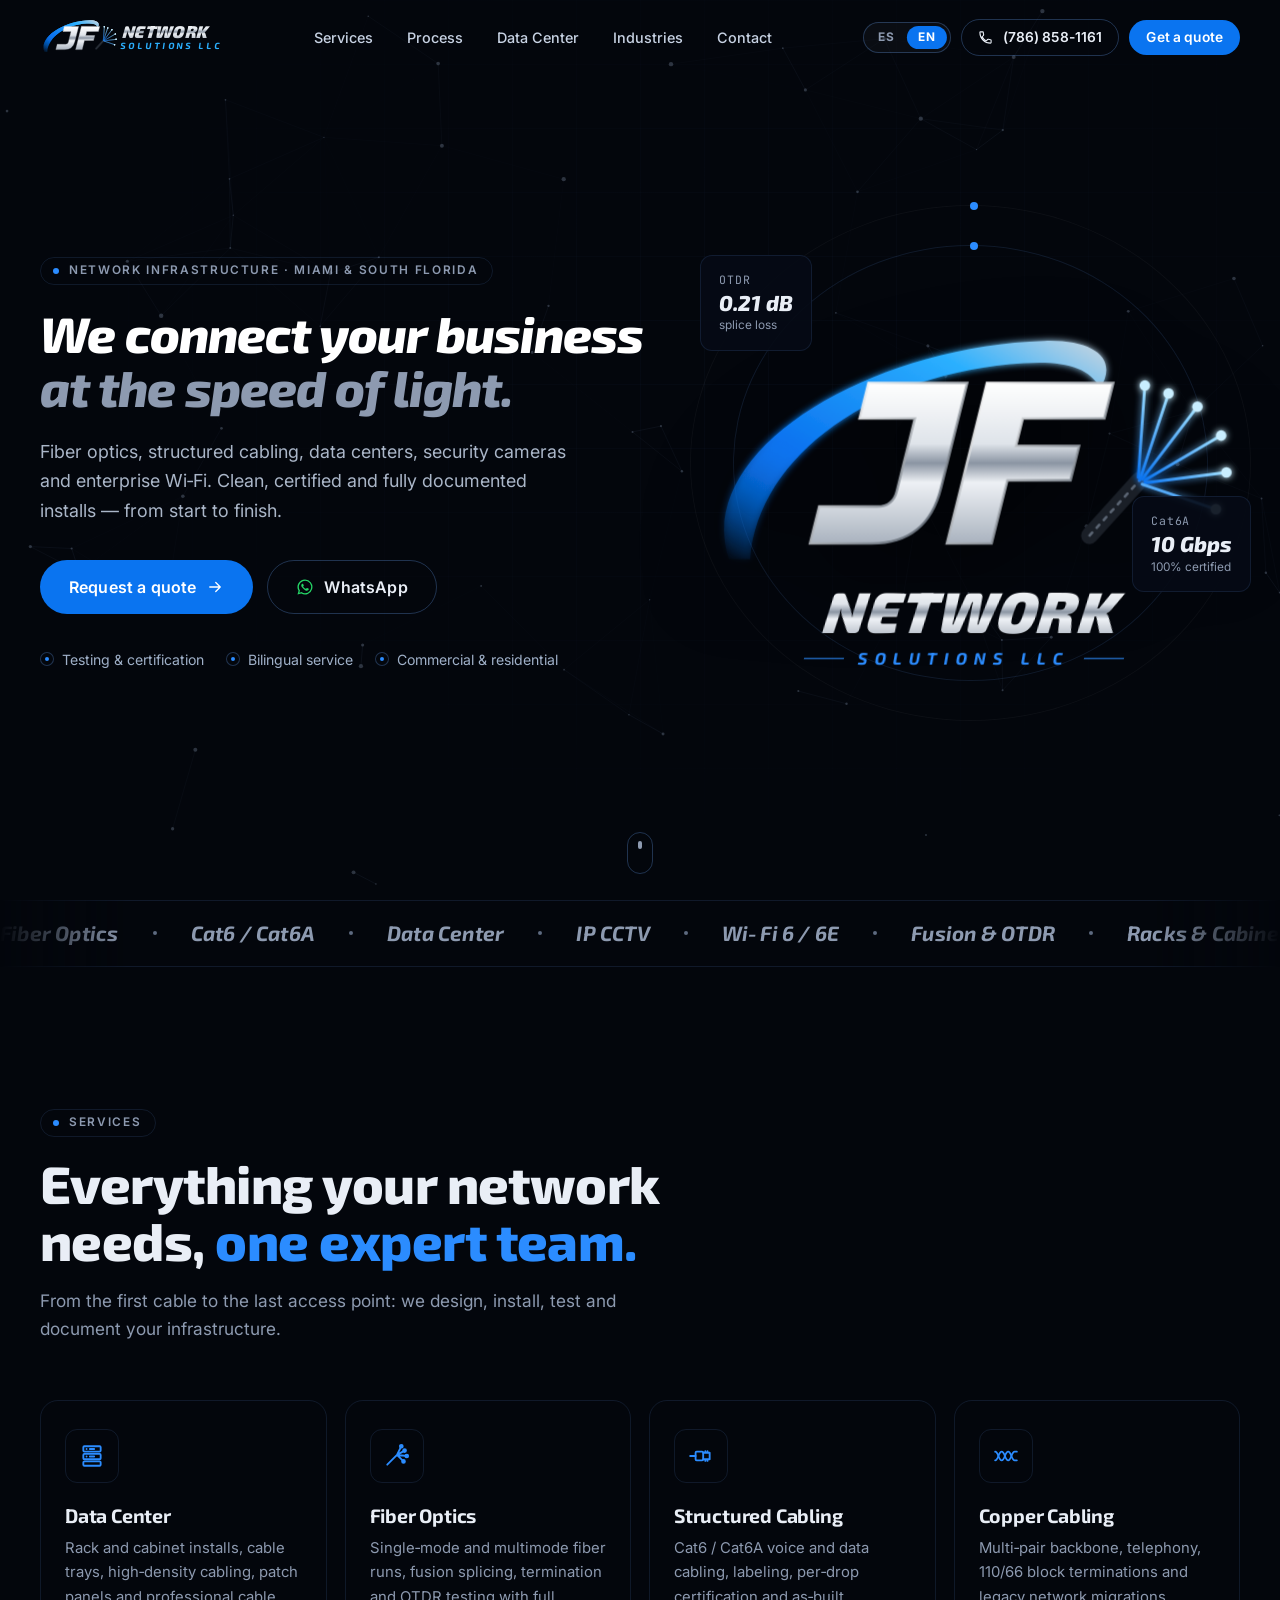
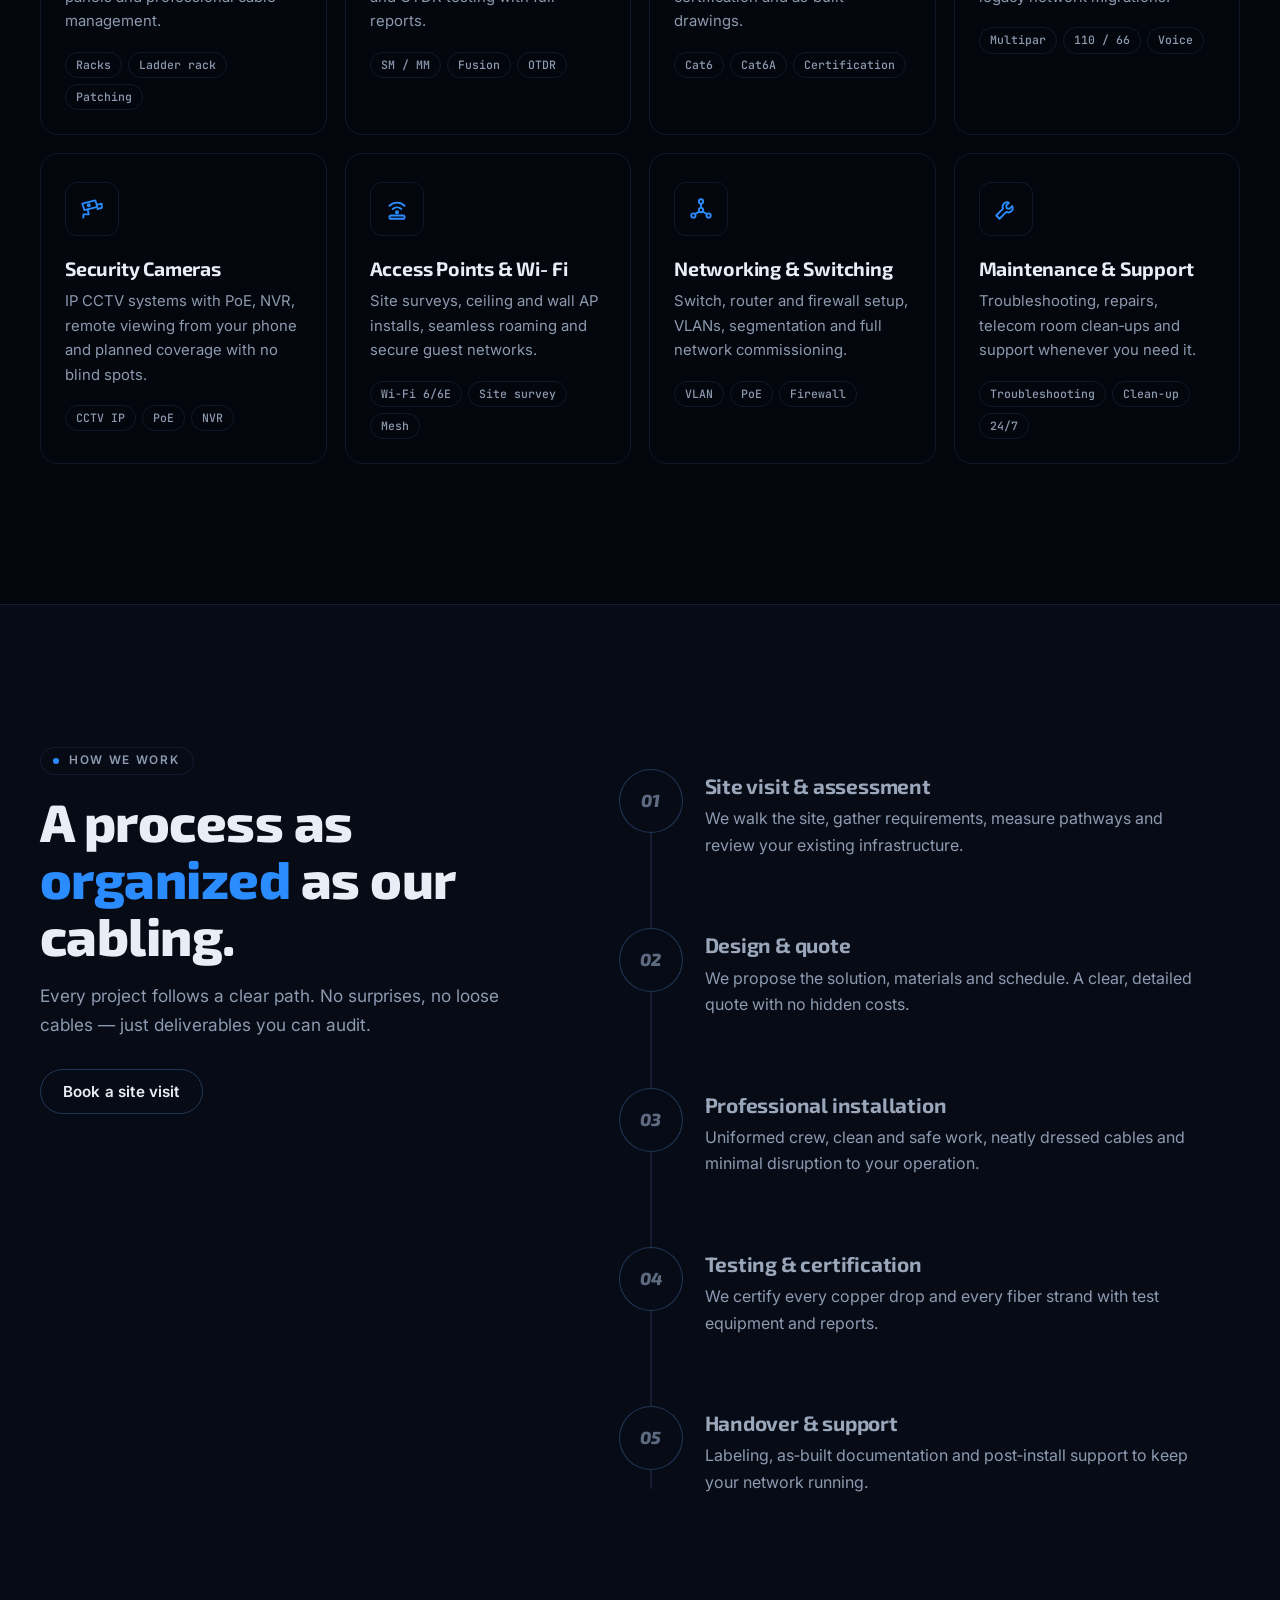
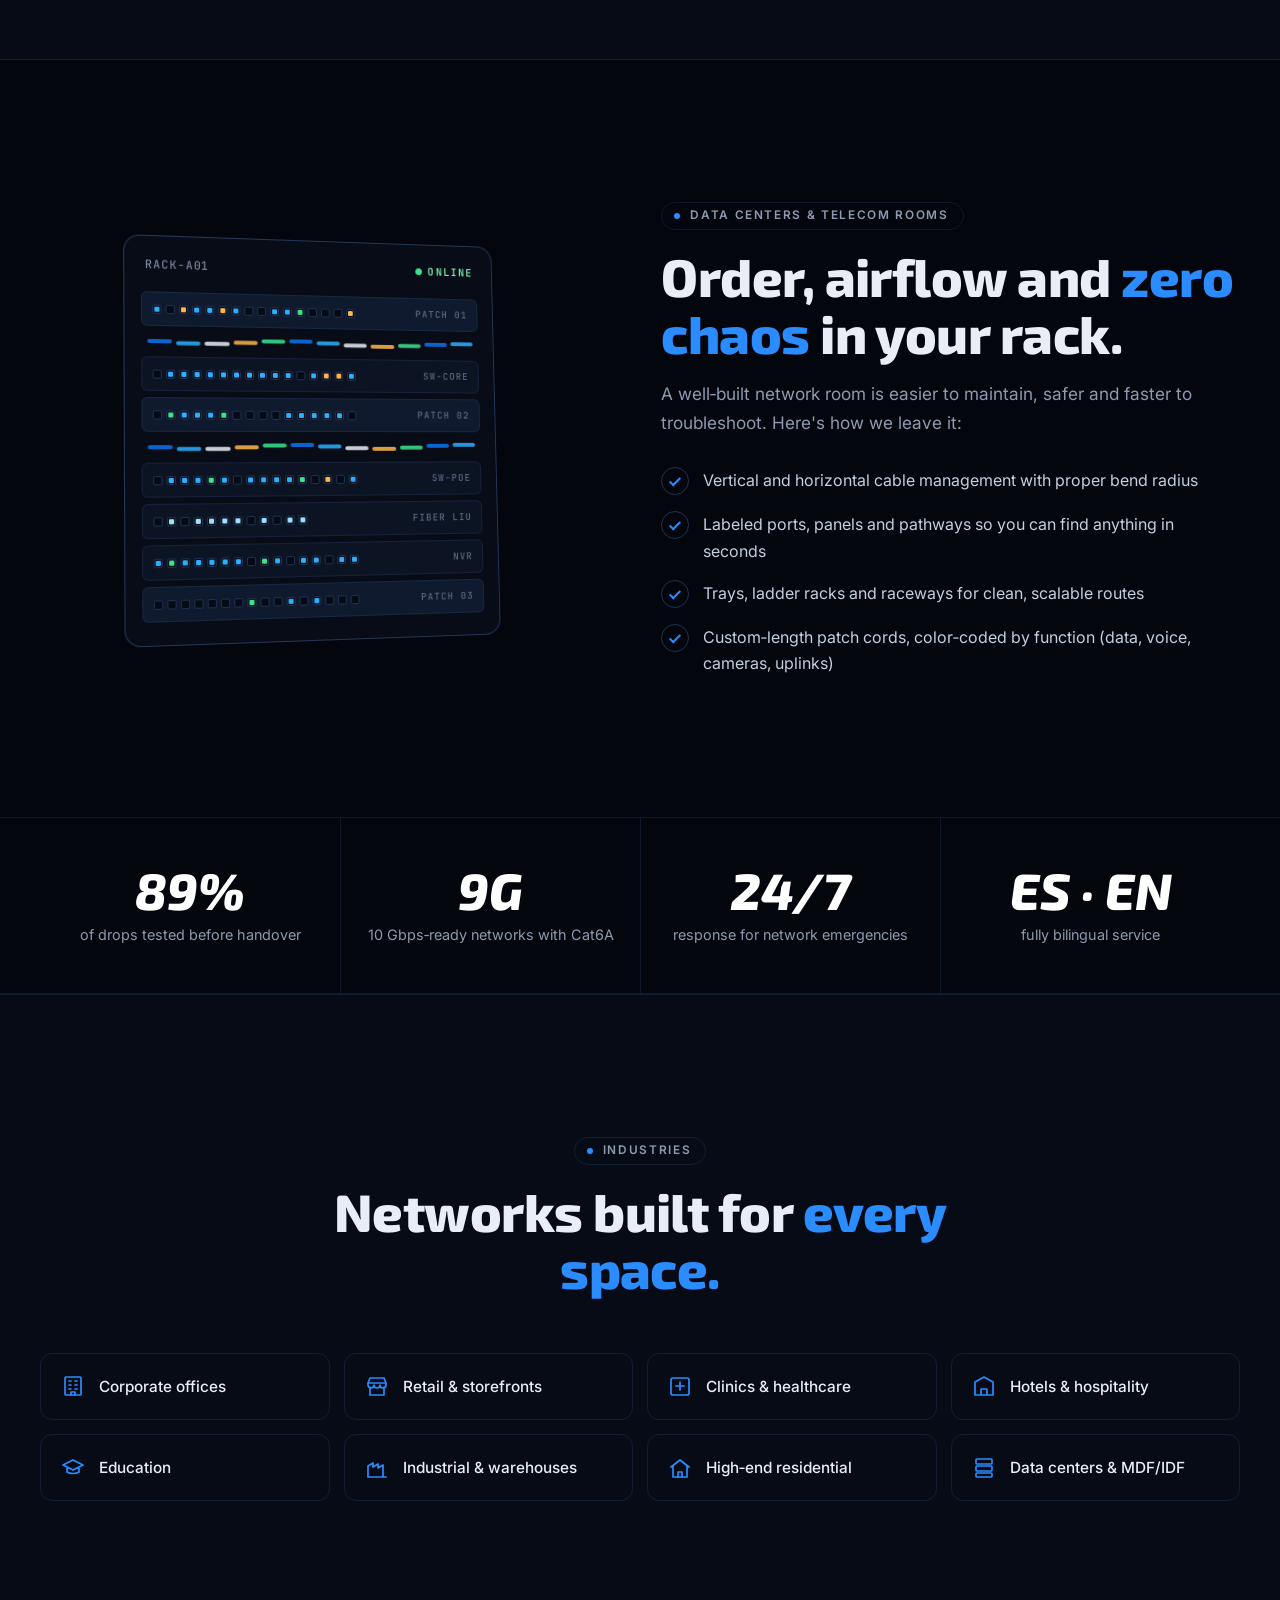
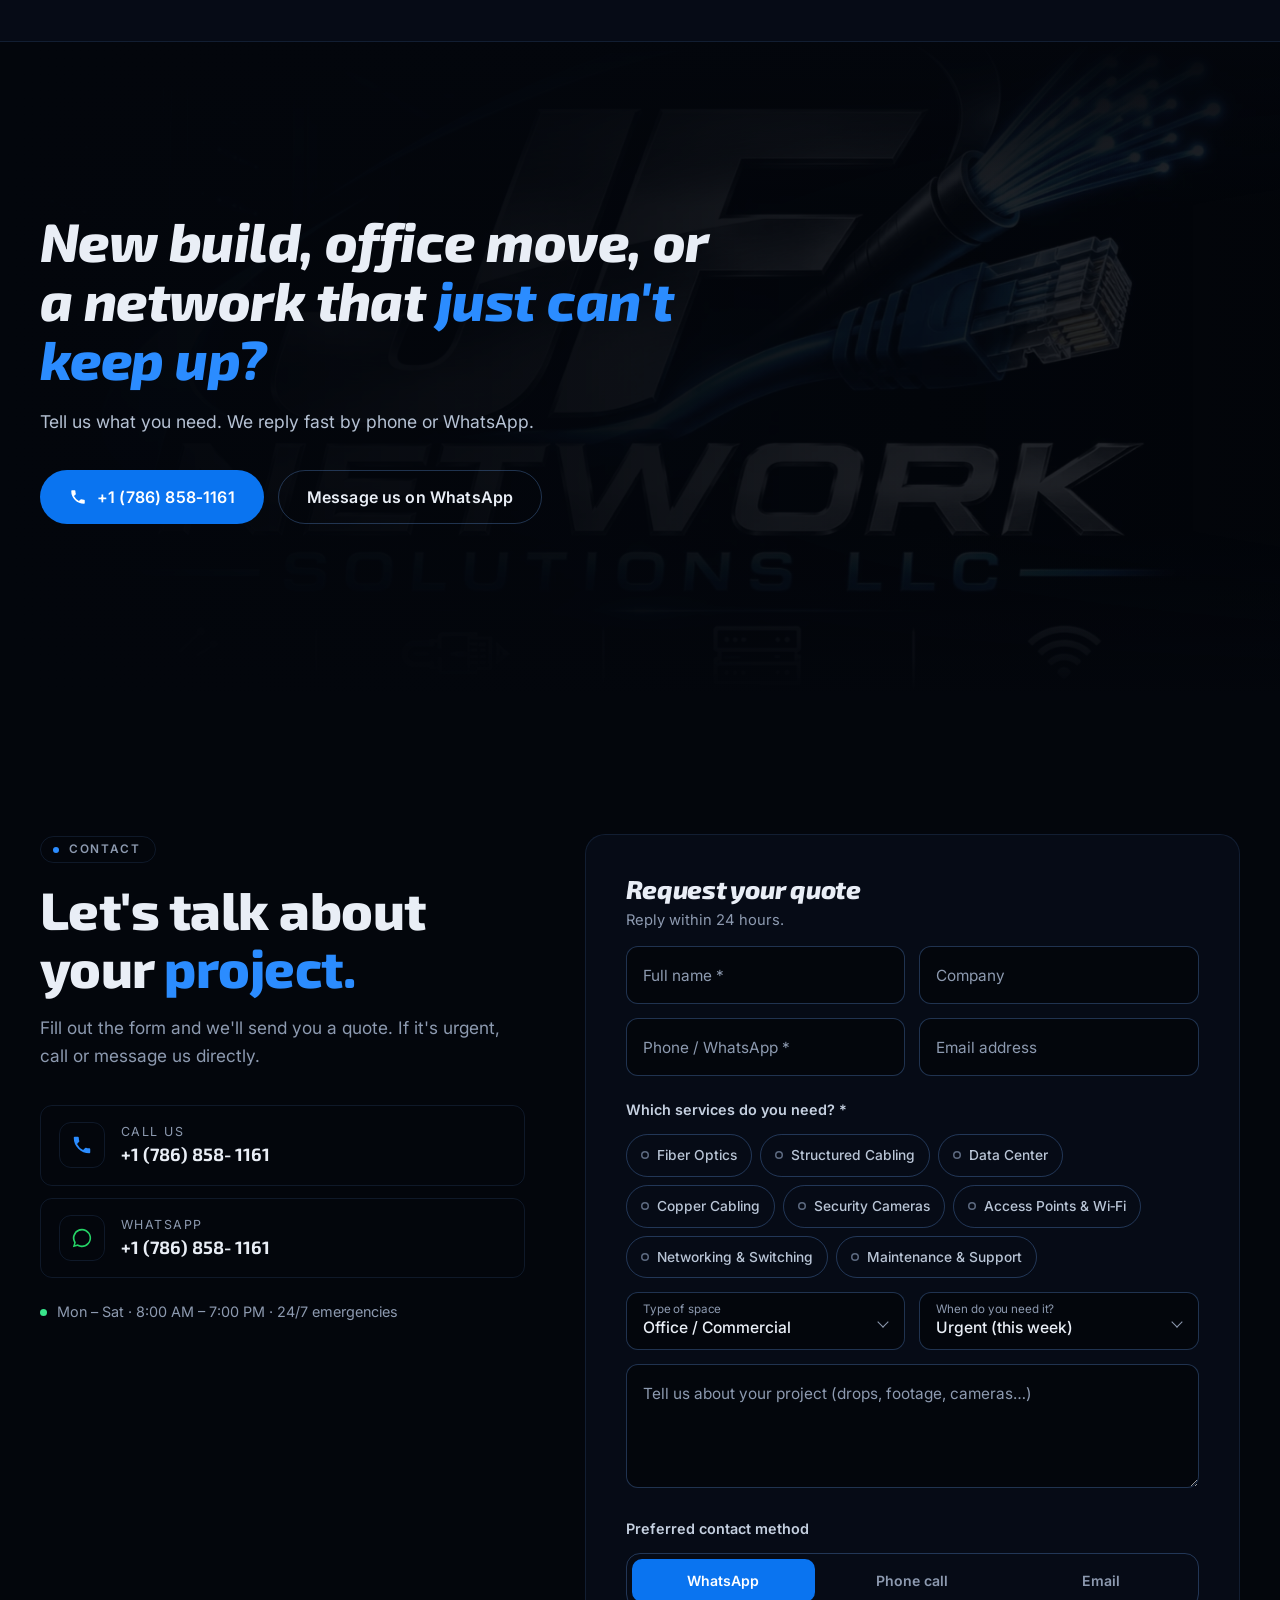
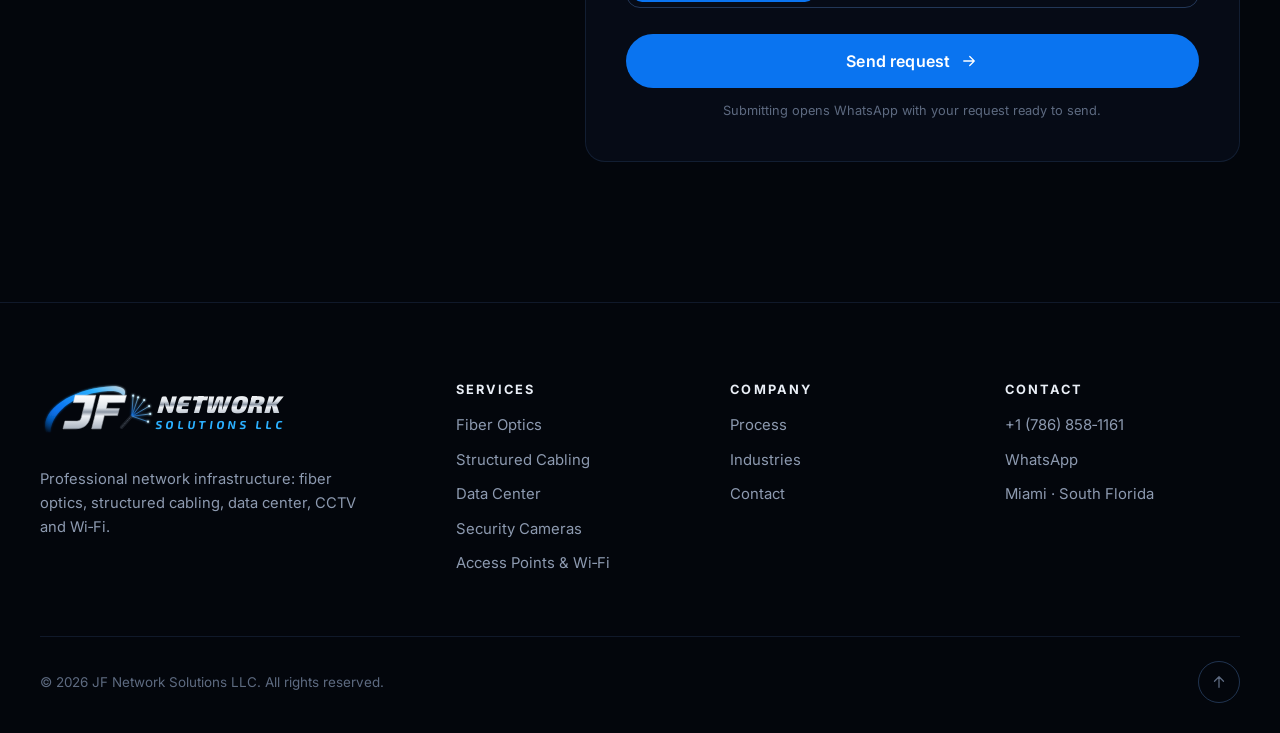
==== commit 99292653: "Minimal pass: replace gradients and glows with flat colors Solid blue buttons and accents, flat card" ====
--- a/index.html
+++ b/index.html
@@ -78,7 +78,7 @@
           <p class="eyebrow reveal"><span class="dot"></span><span data-i18n="hero.eyebrow">Infraestructura de red · Miami & Sur de Florida</span></p>
           <h1 class="hero__title reveal" data-delay="1">
             <span data-i18n="hero.title1">Conectamos tu negocio</span><br>
-            <span class="chrome-text" data-i18n="hero.title2">a la velocidad de la luz.</span>
+            <span class="hero__title2" data-i18n="hero.title2">a la velocidad de la luz.</span>
           </h1>
           <p class="hero__lead reveal" data-delay="2" data-i18n="hero.lead">Fibra óptica, cableado estructurado, data centers, cámaras de seguridad y Wi‑Fi empresarial. Instalaciones limpias, certificadas y documentadas — de principio a fin.</p>
           <div class="hero__ctas reveal" data-delay="3">
@@ -119,8 +119,7 @@
               <path d="M20 0 H95 V80 Q95 122 53 122 H6 V94 H50 Q62 94 62 82 V27 H20 Z" fill="url(#hChrome)" stroke="url(#hEdge)" stroke-width="2"/>
               <path d="M110 0 H206 V27 H144 V48 H192 V74 H144 V122 H110 Z" fill="url(#hChrome)" stroke="url(#hEdge)" stroke-width="2"/>
             </g>
-            <g clip-path="url(#hClip)"><rect class="hl-shine" x="-120" y="30" width="90" height="150" fill="url(#hShine)" transform="skewX(-20)"/></g>
-            <path d="M296 160 L334 118" stroke="#1a1f27" stroke-width="13" stroke-linecap="round"/>
+                        <path d="M296 160 L334 118" stroke="#1a1f27" stroke-width="13" stroke-linecap="round"/>
             <path d="M296 160 L334 118" stroke="#5b6573" stroke-width="2" stroke-linecap="round" stroke-dasharray="3 5"/>
             <g class="hl-fibers" stroke="url(#hFiber)" stroke-width="2.2" stroke-linecap="round" fill="none" filter="url(#hGlow)">
               <path d="M334 118 L356 52"/><path d="M336 117 L378 62"/><path d="M338 118 L396 84"/><path d="M338 120 L400 112"/><path d="M336 121 L392 140"/><path d="M333 116 L338 46"/>
--- a/assets/css/styles.css
+++ b/assets/css/styles.css
@@ -68,19 +68,14 @@
   color: transparent;
   filter: drop-shadow(0 2px 0 rgba(0,0,0,.4));
 }
-.blue-text {
-  background: var(--blue-grad);
-  -webkit-background-clip: text; background-clip: text;
-  color: transparent;
-}
+.blue-text { color: var(--blue-2); }
 
 /* ---------- scroll progress (a lit fiber) ---------- */
 .scroll-progress { position: fixed; inset: 0 0 auto 0; height: 3px; z-index: 100; pointer-events: none; }
 .scroll-progress span {
   display: block; height: 100%; width: 100%;
   transform-origin: left; transform: scaleX(0);
-  background: var(--blue-grad);
-  box-shadow: 0 0 12px var(--cyan), 0 0 2px #fff;
+  background: var(--blue);
 }
 
 /* ---------- buttons ---------- */
@@ -104,34 +99,26 @@
 .btn--lg { --pad: 17px 28px; font-size: 1rem; }
 .btn--block { width: 100%; }
 .btn--primary {
-  background: var(--blue-grad); color: #fff;
-  box-shadow: 0 10px 30px -10px rgba(10, 116, 240, .8), inset 0 1px 0 rgba(255,255,255,.25);
-}
-.btn--primary::after {
-  content: ""; position: absolute; inset: 0; z-index: -1;
-  background: linear-gradient(110deg, transparent 30%, rgba(255,255,255,.45) 50%, transparent 70%);
-  transform: translateX(-120%);
-  transition: transform .8s var(--ease);
-}
-.btn--primary:hover { box-shadow: 0 16px 40px -10px rgba(43, 176, 255, .9), inset 0 1px 0 rgba(255,255,255,.3); }
-.btn--primary:hover::after { transform: translateX(120%); }
-.btn--ghost { border-color: var(--line-strong); background: rgba(255,255,255,.03); color: var(--text); backdrop-filter: blur(8px); }
-.btn--ghost:hover { border-color: var(--cyan); background: rgba(43,176,255,.08); }
-.btn--whatsapp { background: rgba(37, 211, 102, .1); color: #d9ffe7; border-color: rgba(37, 211, 102, .45); }
-.btn--whatsapp:hover { background: var(--wa); color: #04260f; box-shadow: 0 14px 34px -12px rgba(37,211,102,.8); }
+  background: var(--blue); color: #fff;
+}
+.btn--primary:hover { background: var(--blue-2); }
+.btn--ghost { border-color: var(--line-strong); background: transparent; color: var(--text); }
+.btn--ghost:hover { border-color: var(--text); }
+.btn--whatsapp { background: transparent; color: var(--text); border-color: var(--line-strong); }
+.btn--whatsapp svg { color: var(--wa); }
+.btn--whatsapp:hover { border-color: var(--wa); }
 
 /* ---------- eyebrow ---------- */
 .eyebrow {
   display: inline-flex; align-items: center; gap: 10px;
   padding: 7px 14px 7px 12px;
-  border: 1px solid var(--line-strong);
+  border: 1px solid var(--line);
   border-radius: 999px;
-  background: rgba(10, 116, 240, .07);
   font: 600 .74rem/1 var(--font-body);
   letter-spacing: .14em; text-transform: uppercase;
-  color: #bcd6ff;
-}
-.dot { width: 7px; height: 7px; border-radius: 50%; background: var(--cyan); box-shadow: 0 0 0 0 rgba(43,176,255,.7); animation: ping 2.2s infinite; }
+  color: var(--muted);
+}
+.dot { width: 6px; height: 6px; border-radius: 50%; background: var(--blue-2); }
 @keyframes ping { 0% { box-shadow: 0 0 0 0 rgba(43,176,255,.7);} 80%,100% { box-shadow: 0 0 0 10px rgba(43,176,255,0);} }
 
 /* ==========================================================================
@@ -173,7 +160,7 @@
 }
 .nav__links a::after {
   content: ""; position: absolute; left: 50%; bottom: 2px; width: 0; height: 2px;
-  background: var(--blue-grad); border-radius: 2px; box-shadow: 0 0 8px var(--cyan);
+  background: var(--blue-2); border-radius: 2px;
   transition: width .35s var(--ease), left .35s var(--ease);
 }
 .nav__links a:hover, .nav__links a.is-active { color: #fff; }
@@ -193,7 +180,7 @@
 .lang button[aria-pressed="true"] { color: #fff; }
 .lang__pill {
   position: absolute; top: 3px; bottom: 3px; left: 3px; width: calc(50% - 3px);
-  border-radius: 999px; background: var(--blue-grad); box-shadow: 0 0 14px rgba(43,176,255,.5);
+  border-radius: 999px; background: var(--blue);
   transition: transform .45s var(--ease);
 }
 .lang[data-active="en"] .lang__pill { transform: translateX(100%); }
@@ -213,10 +200,7 @@
   display: flex; align-items: center;
   padding: calc(var(--nav-h) + 40px) 0 90px;
   overflow: hidden;
-  background:
-    radial-gradient(1200px 600px at 75% 40%, rgba(10,116,240,.18), transparent 60%),
-    radial-gradient(800px 500px at 10% 90%, rgba(0,31,86,.6), transparent 60%),
-    var(--bg);
+  background: var(--bg);
 }
 .hero::after { /* fine grid */
   content: ""; position: absolute; inset: 0; pointer-events: none;
@@ -224,9 +208,10 @@
   background-size: 64px 64px;
   mask-image: radial-gradient(ellipse at 60% 40%, #000 0%, transparent 70%);
   -webkit-mask-image: radial-gradient(ellipse at 60% 40%, #000 0%, transparent 70%);
-  opacity: .5;
-}
-.hero__net { position: absolute; inset: 0; width: 100%; height: 100%; opacity: .9; }
+  opacity: .25;
+}
+.hero__net { position: absolute; inset: 0; width: 100%; height: 100%; opacity: .55; }
+.hero__glow { display: none; }
 .hero__glow {
   position: absolute; width: 520px; height: 520px; right: 8%; top: 18%;
   background: radial-gradient(circle, rgba(43,176,255,.35), transparent 65%);
@@ -236,22 +221,22 @@
 
 .hero__grid { position: relative; z-index: 2; display: grid; grid-template-columns: 1.15fr 1fr; gap: 40px; align-items: center; }
 .hero__title {
-  margin-top: 22px;
+  margin-top: 22px; color: #fff;
   font-weight: 800; font-style: italic;
   font-size: clamp(2.2rem, 3.9vw, 3.5rem);
   text-wrap: balance;
   letter-spacing: -.02em;
 }
+.hero__title2 { color: var(--muted); }
 .hero__lead { margin-top: 22px; max-width: 540px; font-size: clamp(1.02rem, 1.4vw, 1.15rem); color: #aab6c8; }
 .hero__ctas { margin-top: 34px; display: flex; flex-wrap: wrap; gap: 14px; }
 .hero__chips { margin-top: 34px; display: flex; flex-wrap: wrap; gap: 10px 22px; }
 .hero__chips li { position: relative; padding-left: 22px; font-size: .88rem; color: #9fb0c8; }
 .hero__chips li::before {
   content: ""; position: absolute; left: 0; top: 50%; width: 14px; height: 14px; translate: 0 -50%;
-  border-radius: 50%; background: rgba(43,176,255,.15);
-  box-shadow: inset 0 0 0 1px rgba(43,176,255,.6);
-}
-.hero__chips li::after { content: ""; position: absolute; left: 4px; top: 50%; width: 6px; height: 6px; translate: 0 -50%; border-radius: 50%; background: var(--cyan); }
+  border-radius: 50%; box-shadow: inset 0 0 0 1px var(--line-strong);
+}
+.hero__chips li::after { content: ""; position: absolute; left: 5px; top: 50%; width: 4px; height: 4px; translate: 0 -50%; border-radius: 50%; background: var(--blue-2); }
 
 .hero__visual { position: relative; aspect-ratio: 1 / .92; display: grid; place-items: center; }
 .hero__logo { width: 100%; max-width: 560px; position: relative; z-index: 2; filter: drop-shadow(0 30px 40px rgba(0,0,0,.6)); animation: floaty 8s ease-in-out infinite; }
@@ -274,16 +259,15 @@
 .hero__wordsub {
   display: inline-flex; align-items: center; gap: 14px; margin-top: 8px;
   font: 700 clamp(.8rem, 1.3vw, 1.05rem)/1 var(--font-display); letter-spacing: .42em; color: var(--blue-2);
-  text-shadow: 0 0 16px rgba(43,176,255,.7);
-}
-.hero__wordsub::before, .hero__wordsub::after { content: ""; width: 40px; height: 2px; background: var(--blue-grad); box-shadow: 0 0 8px var(--cyan); }
-
-.orbit { position: absolute; border-radius: 50%; border: 1px solid var(--line-strong); inset: 6%; }
-.orbit--2 { inset: 16%; border-style: dashed; border-color: rgba(43,176,255,.18); animation: spin 40s linear infinite; }
-.orbit--3 { inset: -2%; border-color: rgba(43,176,255,.08); }
+}
+.hero__wordsub::before, .hero__wordsub::after { content: ""; width: 40px; height: 1px; background: var(--blue-2); }
+
+.orbit { position: absolute; border-radius: 50%; border: 1px solid var(--line); inset: 6%; }
+.orbit--2 { display: none; }
+.orbit--3 { inset: -2%; border-color: rgba(255,255,255,.04); }
 .orbit--1::before, .orbit--3::before {
   content: ""; position: absolute; width: 8px; height: 8px; top: -4px; left: 50%; border-radius: 50%;
-  background: var(--ice); box-shadow: 0 0 14px 3px var(--cyan);
+  background: var(--blue-2);
 }
 .orbit--1 { animation: spin 18s linear infinite; }
 .orbit--3 { animation: spin 30s linear infinite reverse; }
@@ -292,20 +276,18 @@
 .float-card {
   position: absolute; z-index: 3;
   display: grid; gap: 2px; padding: 14px 18px;
-  border: 1px solid var(--line-strong); border-radius: 14px;
-  background: linear-gradient(180deg, rgba(14,24,48,.85), rgba(6,11,22,.85));
-  backdrop-filter: blur(10px);
-  box-shadow: 0 20px 40px -20px rgba(0,0,0,.8), inset 0 1px 0 rgba(255,255,255,.06);
+  border: 1px solid var(--line); border-radius: 12px;
+  background: rgba(6,11,22,.9);
   animation: floaty 7s ease-in-out infinite;
 }
-.float-card .mono { color: var(--cyan); }
+.float-card .mono { color: var(--muted); }
 .float-card strong { font: 800 italic 1.35rem/1.1 var(--font-display); }
 .float-card small { color: var(--muted); font-size: .74rem; }
 .float-card--a { top: 8%; left: 0; animation-delay: -2s; }
 .float-card--b { bottom: 24%; right: -2%; animation-delay: -4s; }
 
 .scroll-cue { position: absolute; z-index: 3; left: 50%; bottom: 26px; translate: -50% 0; width: 26px; height: 42px; border-radius: 14px; border: 1.5px solid var(--line-strong); }
-.scroll-cue span { position: absolute; left: 50%; top: 8px; width: 4px; height: 8px; margin-left: -2px; border-radius: 2px; background: var(--cyan); box-shadow: 0 0 8px var(--cyan); animation: cue 1.8s var(--ease) infinite; }
+.scroll-cue span { position: absolute; left: 50%; top: 8px; width: 4px; height: 8px; margin-left: -2px; border-radius: 2px; background: var(--muted); animation: cue 1.8s var(--ease) infinite; }
 @keyframes cue { 0% { opacity: 0; transform: translateY(0);} 30% { opacity: 1;} 100% { opacity: 0; transform: translateY(14px);} }
 
 /* ==========================================================================
@@ -314,22 +296,21 @@
 .marquee {
   position: relative; overflow: hidden;
   border-block: 1px solid var(--line);
-  background: linear-gradient(90deg, var(--bg), var(--bg-2), var(--bg));
+  background: var(--bg);
   padding: 22px 0;
   mask-image: linear-gradient(90deg, transparent, #000 10%, #000 90%, transparent);
   -webkit-mask-image: linear-gradient(90deg, transparent, #000 10%, #000 90%, transparent);
 }
 .marquee__track { display: flex; align-items: center; gap: 34px; width: max-content; animation: marquee 38s linear infinite; }
-.marquee__track span { font: 800 italic clamp(1.1rem, 2vw, 1.5rem)/1 var(--font-display); color: #c5d0e0; white-space: nowrap; letter-spacing: .01em; }
-.marquee__track span:nth-of-type(3n+2) { color: transparent; -webkit-text-stroke: 1px rgba(159,224,255,.6); }
-.marquee__track i { width: 8px; height: 8px; border-radius: 50%; background: var(--cyan); box-shadow: 0 0 10px var(--cyan); flex: none; }
+.marquee__track span { font: 700 italic clamp(1rem, 1.8vw, 1.3rem)/1 var(--font-display); color: var(--muted); white-space: nowrap; letter-spacing: .01em; }
+.marquee__track i { width: 4px; height: 4px; border-radius: 50%; background: var(--dim); flex: none; }
 @keyframes marquee { to { transform: translateX(-50%); } }
 
 /* ==========================================================================
    SECTIONS
    ========================================================================== */
 .section { position: relative; padding: clamp(80px, 11vw, 140px) 0; }
-.section--alt { background: linear-gradient(180deg, var(--bg) 0%, var(--bg-2) 18%, var(--bg-2) 82%, var(--bg) 100%); }
+.section--alt { background: var(--bg-2); border-block: 1px solid var(--line); }
 .section__head { max-width: 760px; margin-bottom: 56px; }
 .section__head--center { margin-inline: auto; text-align: center; }
 .section__title { margin-top: 18px; font-weight: 800; font-size: clamp(2rem, 4.2vw, 3.3rem); }
@@ -344,35 +325,35 @@
   padding: 28px 24px 24px;
   border: 1px solid var(--line);
   border-radius: var(--radius);
-  background: linear-gradient(180deg, rgba(14,24,48,.6), rgba(6,11,22,.6));
-  transition: transform .5s var(--ease), border-color .4s, box-shadow .5s var(--ease);
-}
-.card::before { /* mouse spotlight */
+  background: transparent;
+  transition: transform .5s var(--ease), border-color .4s;
+}
+.card::before, .card::after { display: none; }
+.card--unused::before {
   content: ""; position: absolute; inset: 0; opacity: 0; pointer-events: none;
   background: radial-gradient(380px circle at var(--mx) var(--my), rgba(43,176,255,.16), transparent 45%);
   transition: opacity .4s;
 }
-.card::after { /* top light edge */
+.card--unused::after {
   content: ""; position: absolute; left: 20%; right: 20%; top: 0; height: 1px;
   background: linear-gradient(90deg, transparent, var(--cyan), transparent);
   opacity: 0; transition: opacity .4s, left .5s var(--ease), right .5s var(--ease);
 }
-.card:hover { transform: translateY(-6px); border-color: var(--line-strong); box-shadow: 0 30px 60px -30px rgba(10,116,240,.55); }
+.card:hover { transform: translateY(-4px); border-color: var(--line-strong); }
 .card:hover::before { opacity: 1; }
 .card:hover::after { opacity: 1; left: 0; right: 0; }
 .card__icon {
   width: 54px; height: 54px; display: grid; place-items: center;
-  border-radius: 14px; color: var(--ice);
-  background: linear-gradient(140deg, rgba(10,116,240,.35), rgba(0,31,86,.4));
-  box-shadow: inset 0 0 0 1px rgba(43,176,255,.35), 0 10px 24px -10px rgba(10,116,240,.8);
+  border-radius: 12px; color: var(--blue-2);
+  border: 1px solid var(--line);
   transition: transform .5s var(--ease);
 }
 .card__icon svg { width: 26px; height: 26px; }
-.card:hover .card__icon { transform: rotate(-6deg) scale(1.08); }
+.card:hover .card__icon { border-color: var(--blue-2); }
 .card h3 { margin-top: 22px; font-size: 1.22rem; font-weight: 700; }
 .card p { margin-top: 10px; font-size: .93rem; color: var(--muted); }
 .card__tags { margin-top: 18px; display: flex; flex-wrap: wrap; gap: 6px; }
-.card__tags li { padding: 4px 10px; border-radius: 999px; border: 1px solid var(--line); font: 500 .72rem/1.4 var(--font-mono); color: #9fb6d6; }
+.card__tags li { padding: 4px 10px; border-radius: 999px; border: 1px solid var(--line); font: 500 .72rem/1.4 var(--font-mono); color: var(--muted); }
 
 /* ---------- process / timeline ---------- */
 .process { display: grid; grid-template-columns: .9fr 1.1fr; gap: 70px; align-items: start; }
@@ -382,8 +363,7 @@
 .timeline__rail { position: absolute; left: 31px; top: 30px; bottom: 30px; width: 2px; background: var(--line); border-radius: 2px; }
 .timeline__fill {
   position: absolute; inset: 0; transform-origin: top; transform: scaleY(0);
-  background: linear-gradient(180deg, var(--blue), var(--cyan));
-  box-shadow: 0 0 12px var(--cyan);
+  background: var(--blue-2);
 }
 .step {
   position: relative; display: grid; grid-template-columns: 64px 1fr; gap: 22px; align-items: start;
@@ -395,7 +375,7 @@
   font: 800 italic 1.1rem/1 var(--font-display); color: var(--dim);
   transition: color .5s, border-color .5s, box-shadow .5s, background .5s;
 }
-.step.is-lit .step__num { color: #fff; border-color: var(--cyan); background: radial-gradient(circle, rgba(10,116,240,.5), var(--bg-2) 70%); box-shadow: 0 0 0 6px rgba(43,176,255,.08), 0 0 24px rgba(43,176,255,.55); }
+.step.is-lit .step__num { color: #fff; border-color: var(--blue-2); background: var(--blue); }
 .step h3 { font-size: 1.3rem; font-weight: 700; padding-top: 6px; transition: color .4s; color: #9aa7bb; }
 .step.is-lit h3 { color: #fff; }
 .step p { margin-top: 8px; color: var(--muted); }
@@ -406,45 +386,44 @@
 .rack {
   position: relative; z-index: 1; width: min(100%, 380px);
   padding: 16px 16px 22px; border-radius: 16px;
-  background: linear-gradient(180deg, #0b1426, #050a14);
+  background: #070c17;
   border: 1px solid var(--line-strong);
-  box-shadow: 0 40px 80px -30px rgba(10,116,240,.5), inset 0 1px 0 rgba(255,255,255,.06);
   transform: perspective(1200px) rotateY(12deg) rotateX(4deg);
   transition: transform .8s var(--ease);
 }
 .feature__visual:hover .rack { transform: perspective(1200px) rotateY(0) rotateX(0); }
 .rack__top { display: flex; justify-content: space-between; align-items: center; padding: 2px 4px 12px; color: var(--muted); }
 .rack__status { display: inline-flex; align-items: center; gap: 6px; font: 600 .68rem/1 var(--font-mono); color: #7ef0b0; letter-spacing: .1em; }
-.rack__status i { width: 7px; height: 7px; border-radius: 50%; background: #39e58c; box-shadow: 0 0 8px #39e58c; animation: blink 1.6s infinite; }
+.rack__status i { width: 7px; height: 7px; border-radius: 50%; background: #39e58c; animation: blink 1.6s infinite; }
 .ru {
   position: relative; height: 34px; margin-top: 6px; border-radius: 6px;
   display: flex; align-items: center; gap: 4px; padding: 0 10px;
-  background: linear-gradient(180deg, #111c33, #0a1222);
-  border: 1px solid rgba(110,160,255,.14);
+  background: #0c1424;
+  border: 1px solid rgba(110,160,255,.1);
   opacity: 0; transform: translateX(-24px);
   transition: opacity .6s var(--ease), transform .6s var(--ease);
 }
 .rack.is-in .ru { opacity: 1; transform: none; }
 .ru__port { width: 9px; height: 9px; border-radius: 2px; background: #050a14; box-shadow: inset 0 0 0 1px rgba(110,160,255,.25); position: relative; }
-.ru__port.on::after { content: ""; position: absolute; inset: 2px; border-radius: 1px; background: var(--c, var(--cyan)); box-shadow: 0 0 6px var(--c, var(--cyan)); animation: blink var(--d, 1.4s) steps(2, jump-none) infinite; animation-delay: var(--dl, 0s); }
+.ru__port.on::after { content: ""; position: absolute; inset: 2px; border-radius: 1px; background: var(--c, var(--cyan)); animation: blink var(--d, 1.4s) steps(2, jump-none) infinite; animation-delay: var(--dl, 0s); }
 .ru__label { margin-left: auto; font: 500 .6rem/1 var(--font-mono); color: var(--dim); letter-spacing: .1em; }
-.ru--panel { background: linear-gradient(180deg, #16213a, #0c1527); }
+.ru--panel { background: #101a2e; }
 .ru--cable { height: 18px; background: none; border: 0; padding: 0 6px; }
 .ru--cable span { flex: 1; height: 4px; border-radius: 4px; background: var(--c); opacity: .85; transform: translateY(var(--y, 0)); }
 @keyframes blink { 50% { opacity: .25; } }
-.rack-glow { position: absolute; inset: 15% 10%; background: radial-gradient(circle, rgba(10,116,240,.35), transparent 65%); filter: blur(40px); }
+.rack-glow { display: none; }
 
 .checklist { margin-top: 30px; display: grid; gap: 16px; }
 .checklist li { display: grid; grid-template-columns: 28px 1fr; gap: 14px; align-items: start; color: #c4cfdf; }
-.check { width: 28px; height: 28px; border-radius: 50%; background: rgba(10,116,240,.15); box-shadow: inset 0 0 0 1px rgba(43,176,255,.45); position: relative; }
-.check::after { content: ""; position: absolute; left: 10px; top: 7px; width: 6px; height: 11px; border: solid var(--cyan); border-width: 0 2px 2px 0; transform: rotate(45deg); }
+.check { width: 28px; height: 28px; border-radius: 50%; border: 1px solid var(--line-strong); position: relative; }
+.check::after { content: ""; position: absolute; left: 10px; top: 7px; width: 6px; height: 11px; border: solid var(--blue-2); border-width: 0 2px 2px 0; transform: rotate(45deg); }
 
 /* ---------- stats ---------- */
-.stats { border-block: 1px solid var(--line); background: radial-gradient(800px 200px at 50% 0%, rgba(10,116,240,.15), transparent), var(--bg-2); }
+.stats { border-block: 1px solid var(--line); background: var(--bg); }
 .stats__grid { display: grid; grid-template-columns: repeat(4, 1fr); }
 .stat { padding: 46px 20px; text-align: center; display: grid; gap: 8px; border-left: 1px solid var(--line); }
 .stat:first-child { border-left: 0; }
-.stat strong { font: 800 italic clamp(2.2rem, 4vw, 3.2rem)/1 var(--font-display); background: var(--chrome); -webkit-background-clip: text; background-clip: text; color: transparent; }
+.stat strong { font: 800 italic clamp(2.2rem, 4vw, 3.2rem)/1 var(--font-display); color: #fff; }
 .stat span:not(.count) { color: var(--muted); font-size: .9rem; }
 
 /* ---------- industries ---------- */
@@ -452,15 +431,15 @@
 .ind {
   display: flex; align-items: center; gap: 14px; padding: 20px 20px;
   border-radius: var(--radius-sm); border: 1px solid var(--line);
-  background: rgba(10,18,34,.55); font-weight: 600; font-size: .96rem;
+  background: transparent; font-weight: 500; font-size: .96rem;
   transition: border-color .3s, background .3s, transform .4s var(--ease);
 }
-.ind svg { width: 28px; height: 28px; color: var(--cyan); flex: none; }
-.ind:hover { border-color: var(--line-strong); background: rgba(10,116,240,.1); transform: translateY(-3px); }
+.ind svg { width: 24px; height: 24px; color: var(--blue-2); flex: none; }
+.ind:hover { border-color: var(--line-strong); }
 
 /* ---------- brand band ---------- */
 .brandband { position: relative; overflow: hidden; padding: clamp(100px, 14vw, 170px) 0; isolation: isolate; }
-.brandband__img { position: absolute; inset: -10% 0; width: 100%; height: 120%; object-fit: cover; z-index: -2; opacity: .55; will-change: transform; }
+.brandband__img { position: absolute; inset: -10% 0; width: 100%; height: 120%; object-fit: cover; z-index: -2; opacity: .3; filter: grayscale(.4); will-change: transform; }
 .brandband__shade { position: absolute; inset: 0; z-index: -1; background: linear-gradient(90deg, var(--bg) 0%, rgba(3,6,12,.88) 45%, rgba(3,6,12,.45) 100%), linear-gradient(180deg, var(--bg), transparent 25%, transparent 75%, var(--bg)); }
 .brandband__inner { max-width: var(--container); }
 .brandband h2 { max-width: 700px; font-weight: 800; font-style: italic; font-size: clamp(2rem, 4.4vw, 3.4rem); }
@@ -472,27 +451,26 @@
 .contact__cards { margin-top: 34px; display: grid; gap: 12px; }
 .ccard {
   display: flex; align-items: center; gap: 16px; padding: 16px 18px;
-  border-radius: var(--radius-sm); border: 1px solid var(--line); background: rgba(10,18,34,.6);
+  border-radius: var(--radius-sm); border: 1px solid var(--line); background: transparent;
   transition: border-color .3s, transform .4s var(--ease), background .3s;
 }
-.ccard:hover { border-color: var(--cyan); transform: translateX(6px); background: rgba(10,116,240,.08); }
-.ccard__icon { width: 46px; height: 46px; border-radius: 12px; display: grid; place-items: center; background: var(--blue-grad); color: #fff; flex: none; box-shadow: 0 10px 24px -10px var(--blue); }
+.ccard:hover { border-color: var(--line-strong); transform: translateX(4px); }
+.ccard__icon { width: 46px; height: 46px; border-radius: 12px; display: grid; place-items: center; border: 1px solid var(--line); color: var(--blue-2); flex: none; }
 .ccard__icon svg { width: 22px; height: 22px; }
-.ccard--wa .ccard__icon { background: linear-gradient(135deg, #25d366, #128c7e); box-shadow: 0 10px 24px -10px var(--wa); }
+.ccard--wa .ccard__icon { color: var(--wa); }
 .ccard small { display: block; color: var(--muted); font-size: .78rem; text-transform: uppercase; letter-spacing: .12em; }
 .ccard strong { font: 700 1.12rem/1.3 var(--font-display); }
 .contact__hours { margin-top: 22px; display: flex; align-items: center; gap: 10px; color: var(--muted); font-size: .9rem; }
-.live { width: 9px; height: 9px; border-radius: 50%; background: #39e58c; box-shadow: 0 0 0 0 rgba(57,229,140,.6); animation: ping-g 2s infinite; }
+.live { width: 7px; height: 7px; border-radius: 50%; background: #39e58c; }
 @keyframes ping-g { 80%,100% { box-shadow: 0 0 0 9px rgba(57,229,140,0);} }
 
 .form {
   position: relative; overflow: hidden;
   padding: clamp(24px, 4vw, 40px);
-  border-radius: 24px; border: 1px solid var(--line-strong);
-  background: linear-gradient(180deg, rgba(14,24,48,.85), rgba(6,11,22,.92));
-  box-shadow: 0 50px 100px -40px rgba(10,116,240,.45), inset 0 1px 0 rgba(255,255,255,.06);
-}
-.form__glow { position: absolute; width: 400px; height: 400px; right: -150px; top: -200px; background: radial-gradient(circle, rgba(43,176,255,.28), transparent 65%); pointer-events: none; }
+  border-radius: 20px; border: 1px solid var(--line);
+  background: var(--bg-2);
+}
+.form__glow { display: none; position: absolute; width: 400px; height: 400px; right: -150px; top: -200px; background: radial-gradient(circle, rgba(43,176,255,.28), transparent 65%); pointer-events: none; }
 .form__title { font-size: 1.6rem; font-weight: 800; font-style: italic; }
 .form__sub { margin-top: 6px; color: var(--muted); font-size: .92rem; }
 .form__row { display: grid; grid-template-columns: 1fr 1fr; gap: 14px; }
@@ -502,24 +480,24 @@
 .field input, .field textarea, .field select {
   width: 100%; padding: 24px 16px 10px;
   border-radius: 12px; border: 1px solid var(--line-strong);
-  background: rgba(3,6,12,.6); color: var(--text);
+  background: var(--bg); color: var(--text);
   font: 500 .98rem/1.4 var(--font-body);
   transition: border-color .3s, box-shadow .3s, background .3s;
   appearance: none; -webkit-appearance: none;
 }
 .field textarea { resize: vertical; min-height: 120px; }
 .field select { cursor: pointer; padding-right: 40px; }
-.field--select::after { content: ""; position: absolute; right: 18px; top: 26px; width: 8px; height: 8px; border: solid var(--cyan); border-width: 0 2px 2px 0; transform: rotate(45deg); pointer-events: none; }
+.field--select::after { content: ""; position: absolute; right: 18px; top: 26px; width: 8px; height: 8px; border: solid var(--muted); border-width: 0 1.5px 1.5px 0; transform: rotate(45deg); pointer-events: none; }
 .field select option { background: #0a1222; color: var(--text); }
 .field label {
   position: absolute; left: 17px; top: 17px; pointer-events: none;
   color: var(--muted); font-size: .96rem;
   transform-origin: left top; transition: transform .25s var(--ease), color .25s;
 }
-.field input:focus, .field textarea:focus, .field select:focus { outline: none; border-color: var(--cyan); background: rgba(10,116,240,.06); box-shadow: 0 0 0 4px rgba(43,176,255,.12); }
+.field input:focus, .field textarea:focus, .field select:focus { outline: none; border-color: var(--blue-2); }
 .field input:focus + label, .field input:not(:placeholder-shown) + label,
 .field textarea:focus + label, .field textarea:not(:placeholder-shown) + label,
-.field select + label { transform: translateY(-10px) scale(.76); color: #9fd2ff; }
+.field select + label { transform: translateY(-10px) scale(.76); color: var(--muted); }
 .field__err { display: none; margin-top: 6px; color: #ff8a9a; font-size: .8rem; }
 .field.has-error input, .field.has-error textarea { border-color: #ff5c74; box-shadow: 0 0 0 4px rgba(255,92,116,.12); }
 .field.has-error .field__err, .chips.has-error .field__err { display: block; }
@@ -533,70 +511,70 @@
 .chips input, .seg input { position: absolute; opacity: 0; pointer-events: none; }
 .chips span {
   display: inline-flex; align-items: center; gap: 8px; padding: 9px 14px;
-  border-radius: 999px; border: 1px solid var(--line-strong); background: rgba(3,6,12,.5);
+  border-radius: 999px; border: 1px solid var(--line-strong); background: transparent;
   font-size: .86rem; font-weight: 500; color: #b9c5d6;
   transition: all .3s var(--ease);
 }
 .chips span::before { content: ""; width: 8px; height: 8px; border-radius: 50%; box-shadow: inset 0 0 0 1.5px var(--dim); transition: all .3s; }
-.chips label:hover span { border-color: var(--cyan); color: #fff; }
-.chips input:checked + span { background: rgba(10,116,240,.22); border-color: var(--cyan); color: #fff; box-shadow: 0 0 18px -4px rgba(43,176,255,.6); }
-.chips input:checked + span::before { background: var(--cyan); box-shadow: 0 0 8px var(--cyan); }
+.chips label:hover span { border-color: var(--muted); color: #fff; }
+.chips input:checked + span { background: var(--blue); border-color: var(--blue); color: #fff; }
+.chips input:checked + span::before { background: #fff; box-shadow: none; }
 .chips input:focus-visible + span, .seg input:focus-visible + span { outline: 2px solid var(--cyan); outline-offset: 2px; }
 
-.seg { display: grid; grid-template-columns: repeat(3, 1fr); gap: 6px; padding: 5px; border-radius: 14px; border: 1px solid var(--line-strong); background: rgba(3,6,12,.5); }
+.seg { display: grid; grid-template-columns: repeat(3, 1fr); gap: 6px; padding: 5px; border-radius: 14px; border: 1px solid var(--line-strong); background: transparent; }
 .seg span { display: block; text-align: center; padding: 10px; border-radius: 10px; font-size: .88rem; font-weight: 600; color: var(--muted); transition: all .3s var(--ease); }
-.seg input:checked + span { background: var(--blue-grad); color: #fff; box-shadow: 0 6px 18px -8px var(--blue); }
+.seg input:checked + span { background: var(--blue); color: #fff; }
 .form .btn--block { margin-top: 26px; }
 .form__note { margin-top: 12px; text-align: center; color: var(--dim); font-size: .8rem; }
 
 .form__success {
   position: absolute; inset: 0; z-index: 5; display: flex; flex-direction: column; align-items: center; justify-content: center; gap: 14px;
   padding: 30px; text-align: center;
-  background: linear-gradient(180deg, rgba(10,18,34,.97), rgba(3,6,12,.98));
+  background: var(--bg-2);
   animation: fade-in .5s var(--ease);
 }
 .form__success[hidden] { display: none; }
 .form__success p { color: var(--muted); max-width: 340px; }
 .form__success h3 { font-size: 1.8rem; font-style: italic; }
 .success__ring svg { width: 84px; height: 84px; fill: none; stroke-width: 3; }
-.success__ring circle { stroke: var(--cyan); stroke-dasharray: 152; stroke-dashoffset: 152; animation: draw .8s var(--ease) forwards; filter: drop-shadow(0 0 6px var(--cyan)); }
+.success__ring circle { stroke: var(--blue-2); stroke-dasharray: 152; stroke-dashoffset: 152; animation: draw .8s var(--ease) forwards; }
 .success__ring path { stroke: #fff; stroke-dasharray: 40; stroke-dashoffset: 40; animation: draw .5s var(--ease) .6s forwards; }
 @keyframes draw { to { stroke-dashoffset: 0; } }
 @keyframes fade-in { from { opacity: 0; } }
 
 /* ---------- footer ---------- */
-.footer { position: relative; padding: 80px 0 30px; background: var(--bg-2); border-top: 1px solid var(--line); overflow: hidden; }
-.footer__fiber { position: absolute; top: -1px; left: 0; height: 2px; width: 30%; background: linear-gradient(90deg, transparent, var(--cyan), transparent); box-shadow: 0 0 14px var(--cyan); animation: travel 6s linear infinite; }
+.footer { position: relative; padding: 80px 0 30px; background: var(--bg); border-top: 1px solid var(--line); overflow: hidden; }
+.footer__fiber { display: none; }
 @keyframes travel { from { transform: translateX(-100%); } to { transform: translateX(400%); } }
 .footer__grid { display: grid; grid-template-columns: 1.6fr 1fr 1fr 1fr; gap: 40px; }
 .footer__brand p { margin-top: 18px; max-width: 340px; color: var(--muted); font-size: .92rem; }
-.footer h4 { font-size: .8rem; letter-spacing: .16em; text-transform: uppercase; color: #8fb8ff; margin-bottom: 16px; font-family: var(--font-body); }
+.footer h4 { font-size: .8rem; letter-spacing: .16em; text-transform: uppercase; color: var(--text); margin-bottom: 16px; font-family: var(--font-body); }
 .footer li { margin-top: 10px; color: var(--muted); font-size: .93rem; }
 .footer li a { transition: color .25s; }
 .footer li a:hover { color: #fff; }
 .footer__bottom { margin-top: 60px; padding-top: 24px; border-top: 1px solid var(--line); display: flex; justify-content: space-between; align-items: center; gap: 20px; color: var(--dim); font-size: .84rem; }
 .totop { width: 42px; height: 42px; display: grid; place-items: center; border-radius: 50%; border: 1px solid var(--line-strong); transition: border-color .3s, transform .4s var(--ease); }
 .totop svg { width: 18px; height: 18px; }
-.totop:hover { border-color: var(--cyan); transform: translateY(-4px); }
+.totop:hover { border-color: var(--text); transform: translateY(-4px); }
 
 /* ---------- WhatsApp float ---------- */
 .wa-float {
   position: fixed; right: 20px; bottom: 20px; z-index: 60;
   width: 60px; height: 60px; border-radius: 50%; display: grid; place-items: center;
-  background: linear-gradient(135deg, #25d366, #128c7e); color: #fff;
-  box-shadow: 0 14px 30px -8px rgba(37,211,102,.7);
+  background: var(--wa); color: #fff;
+  box-shadow: 0 8px 20px -8px rgba(0,0,0,.6);
   transform: scale(0); transition: transform .5s var(--ease);
 }
 .wa-float.is-visible { transform: scale(1); }
 .wa-float:hover { transform: scale(1.08); }
 .wa-float svg { width: 30px; height: 30px; position: relative; z-index: 1; }
-.wa-float__ping { position: absolute; inset: 0; border-radius: 50%; border: 2px solid #25d366; animation: wa-ping 2.4s ease-out infinite; }
+.wa-float__ping { display: none; position: absolute; inset: 0; border-radius: 50%; border: 2px solid #25d366; animation: wa-ping 2.4s ease-out infinite; }
 @keyframes wa-ping { from { transform: scale(1); opacity: .8; } to { transform: scale(1.7); opacity: 0; } }
 
 /* ==========================================================================
    REVEAL
    ========================================================================== */
-.reveal { opacity: 0; transform: translateY(28px); filter: blur(6px); transition: opacity .9s var(--ease), transform .9s var(--ease), filter .9s var(--ease); }
+.reveal { opacity: 0; transform: translateY(20px); transition: opacity .9s var(--ease), transform .9s var(--ease), filter .9s var(--ease); }
 .reveal[data-delay="1"] { transition-delay: .08s; } .reveal[data-delay="2"] { transition-delay: .16s; }
 .reveal[data-delay="3"] { transition-delay: .24s; } .reveal[data-delay="4"] { transition-delay: .32s; }
 .reveal.is-in { opacity: 1; transform: none; filter: none; }
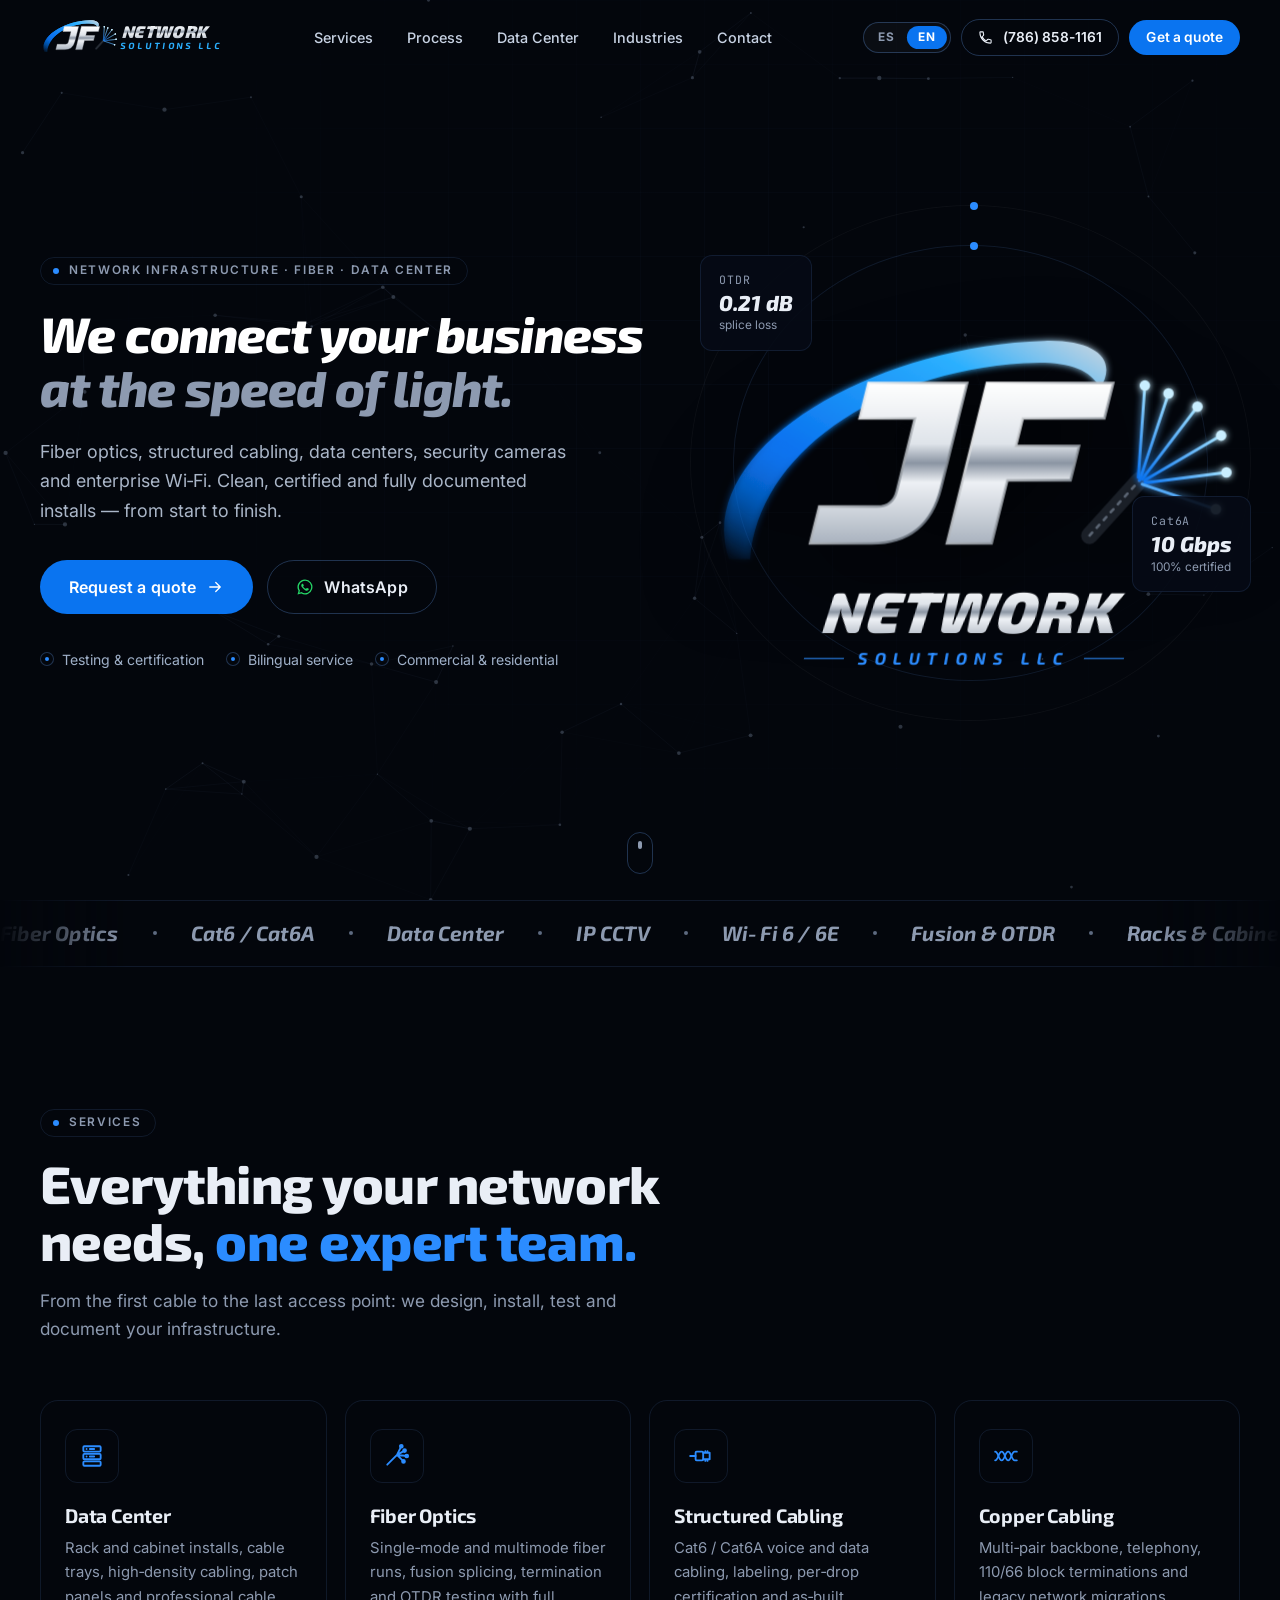
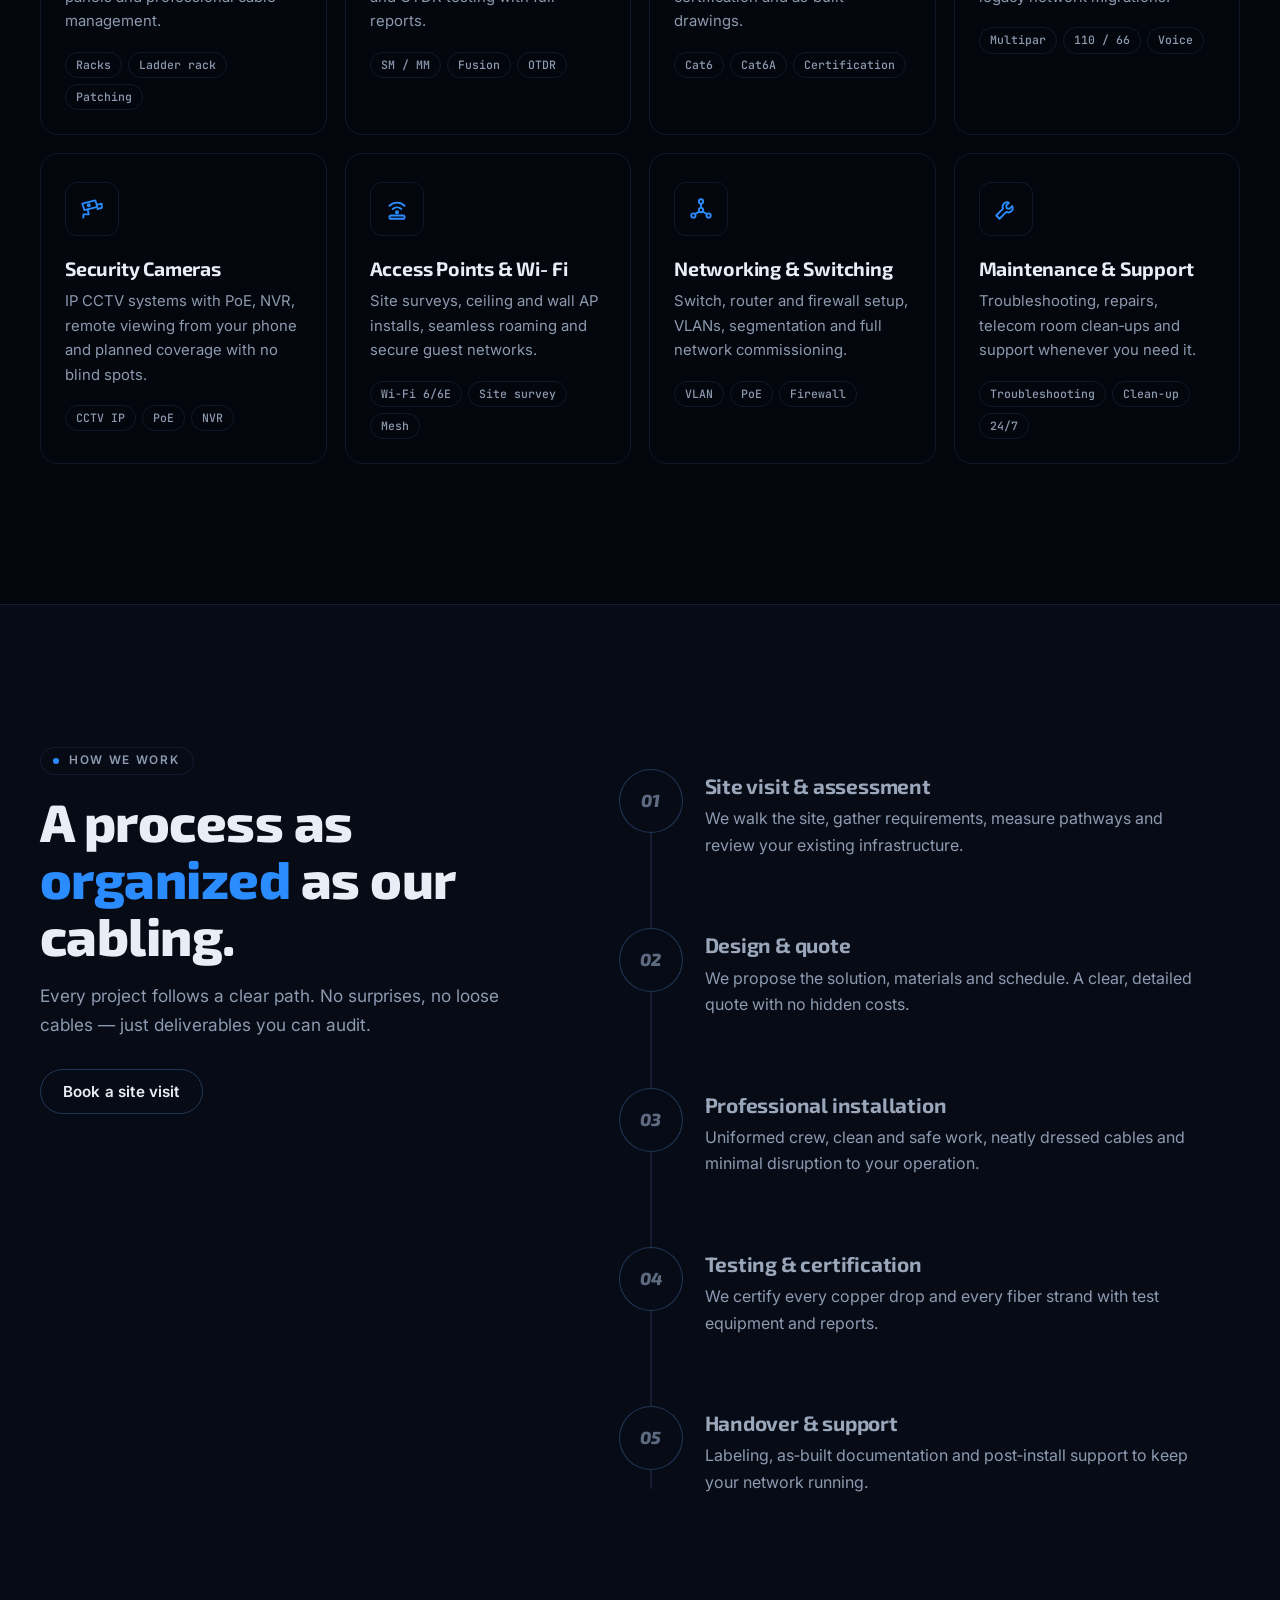
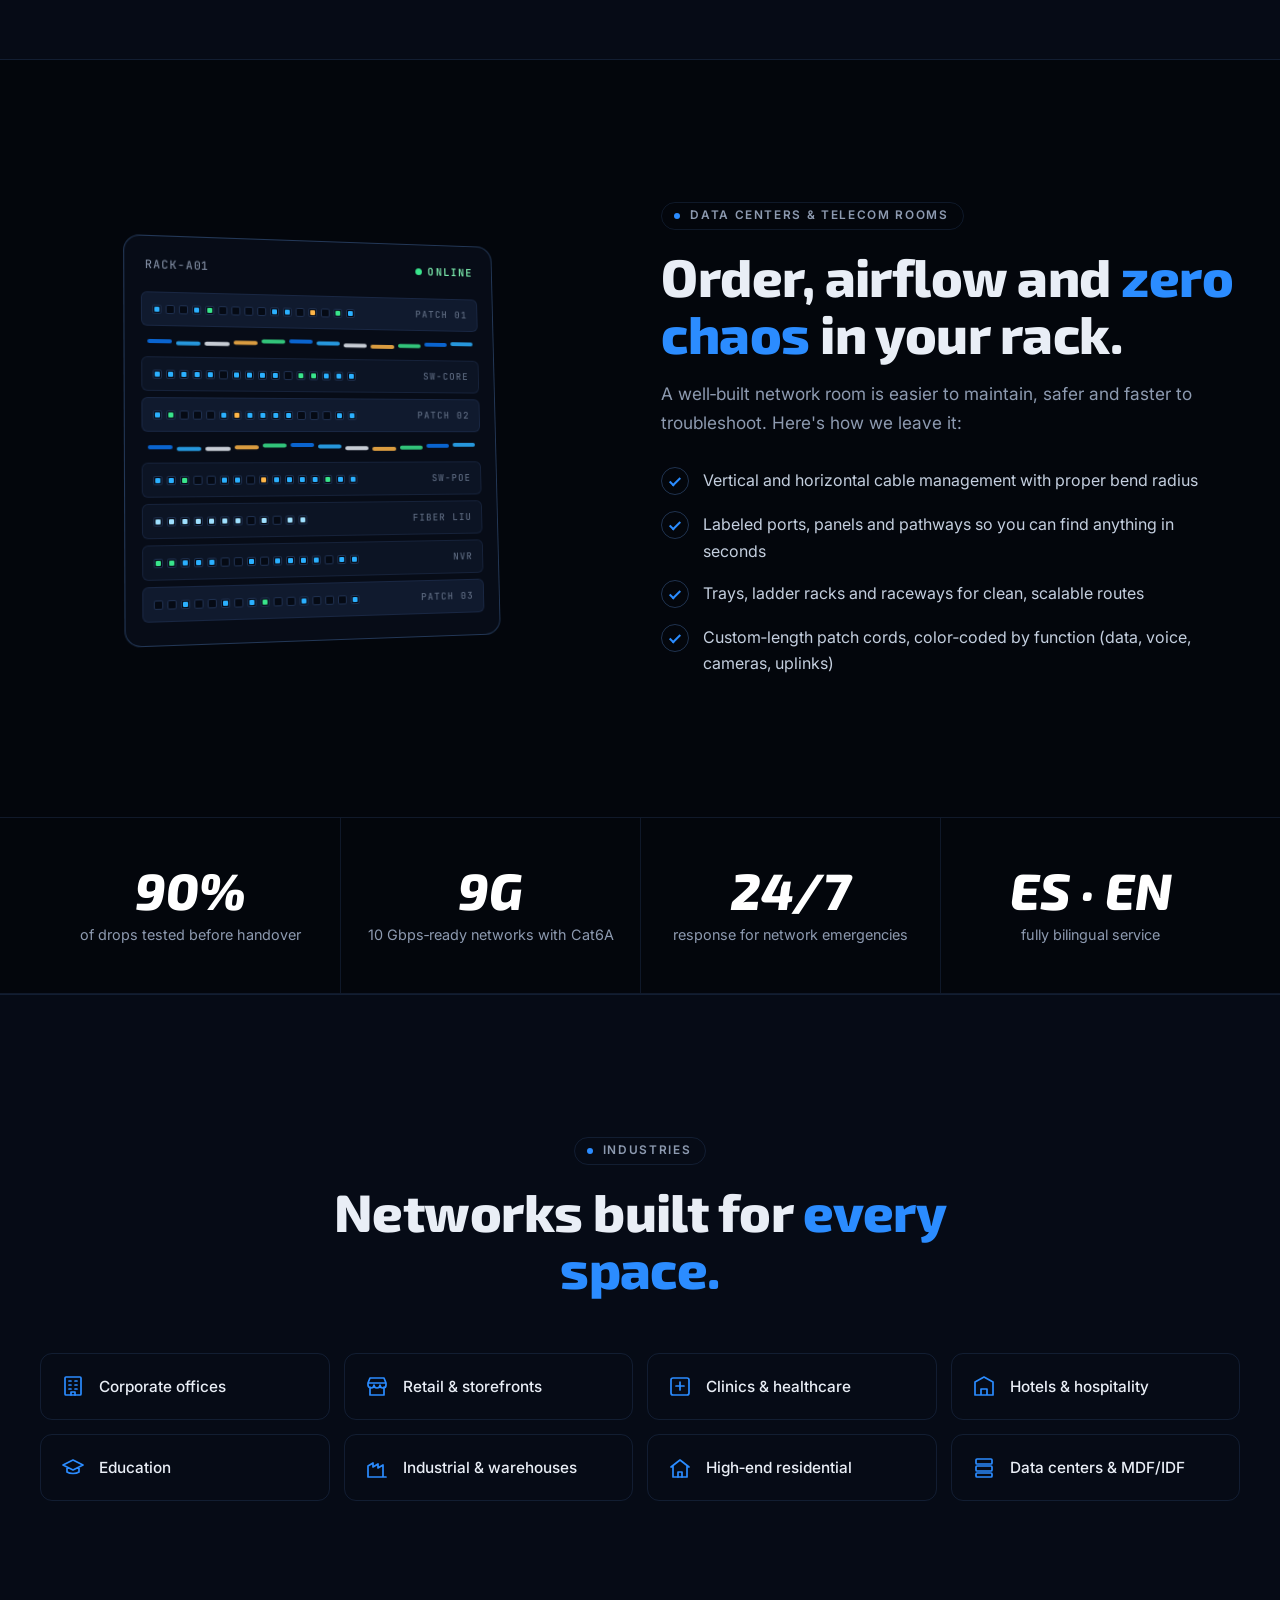
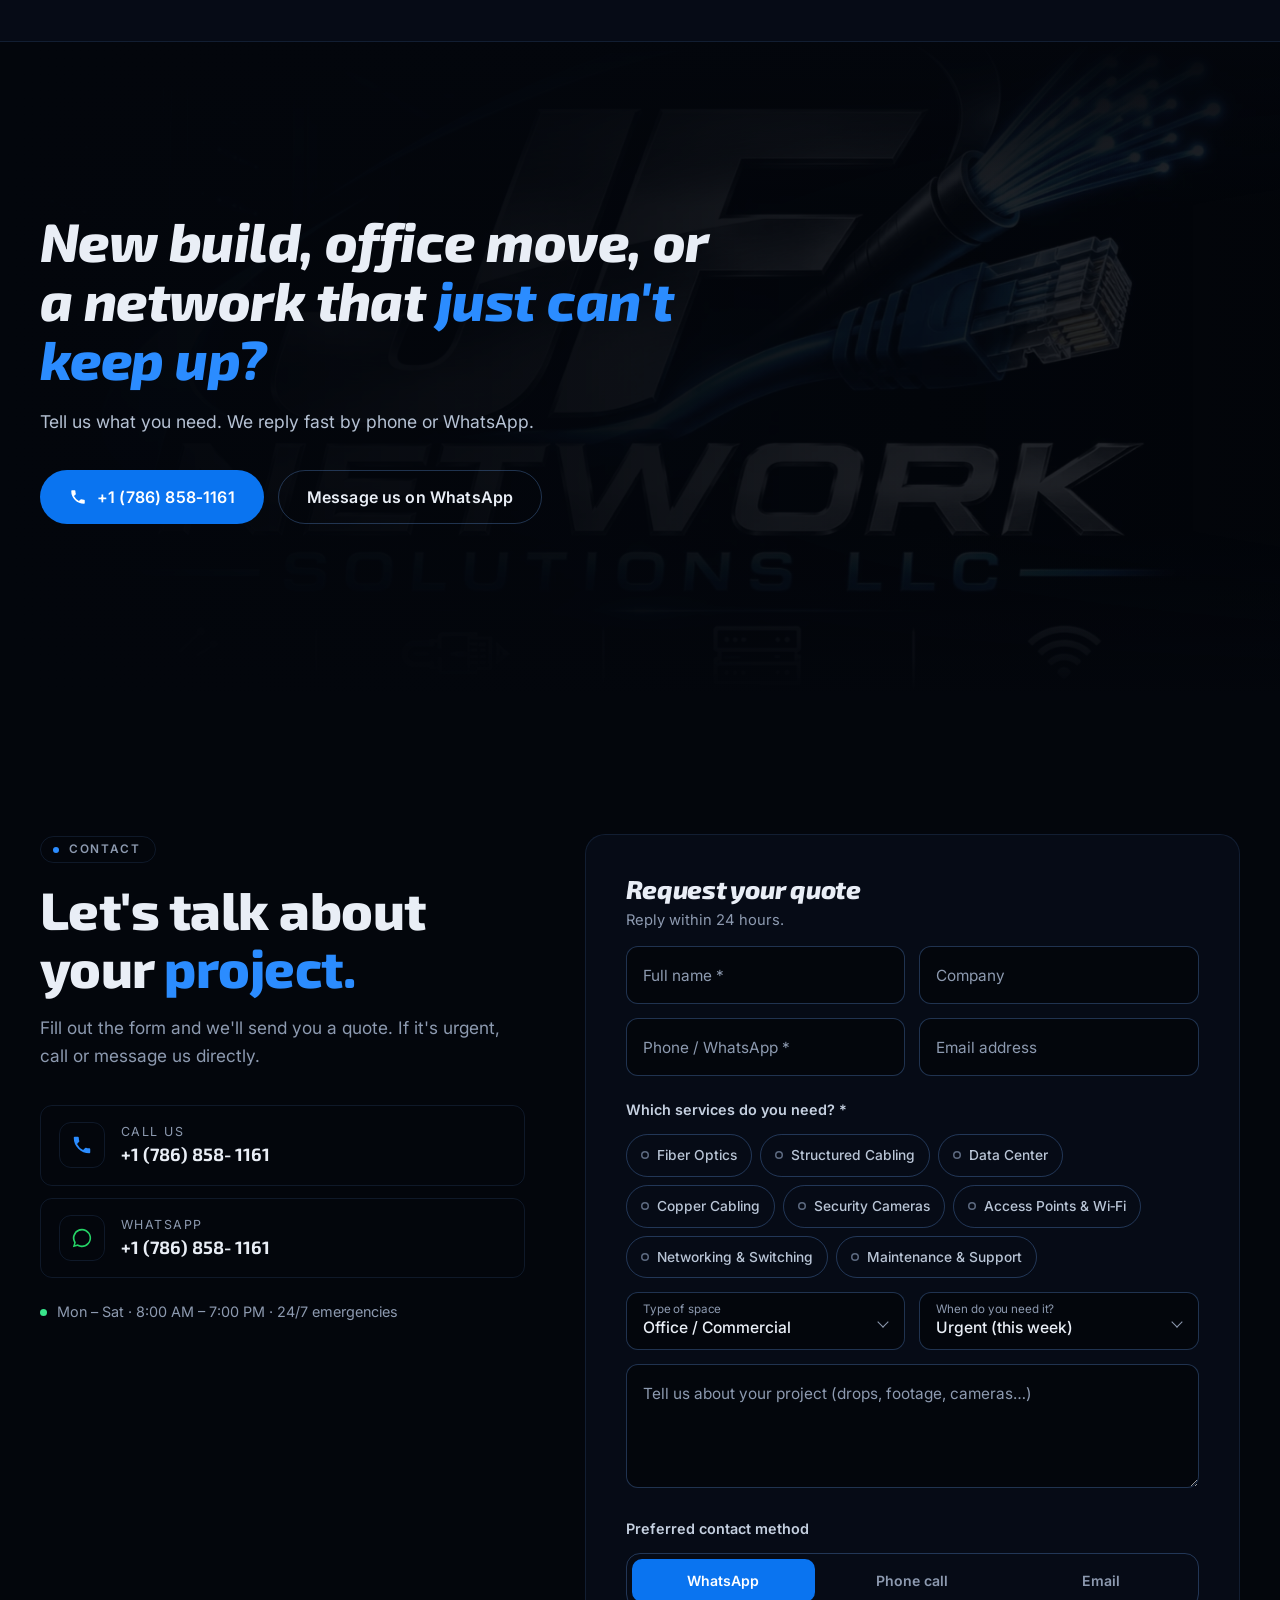
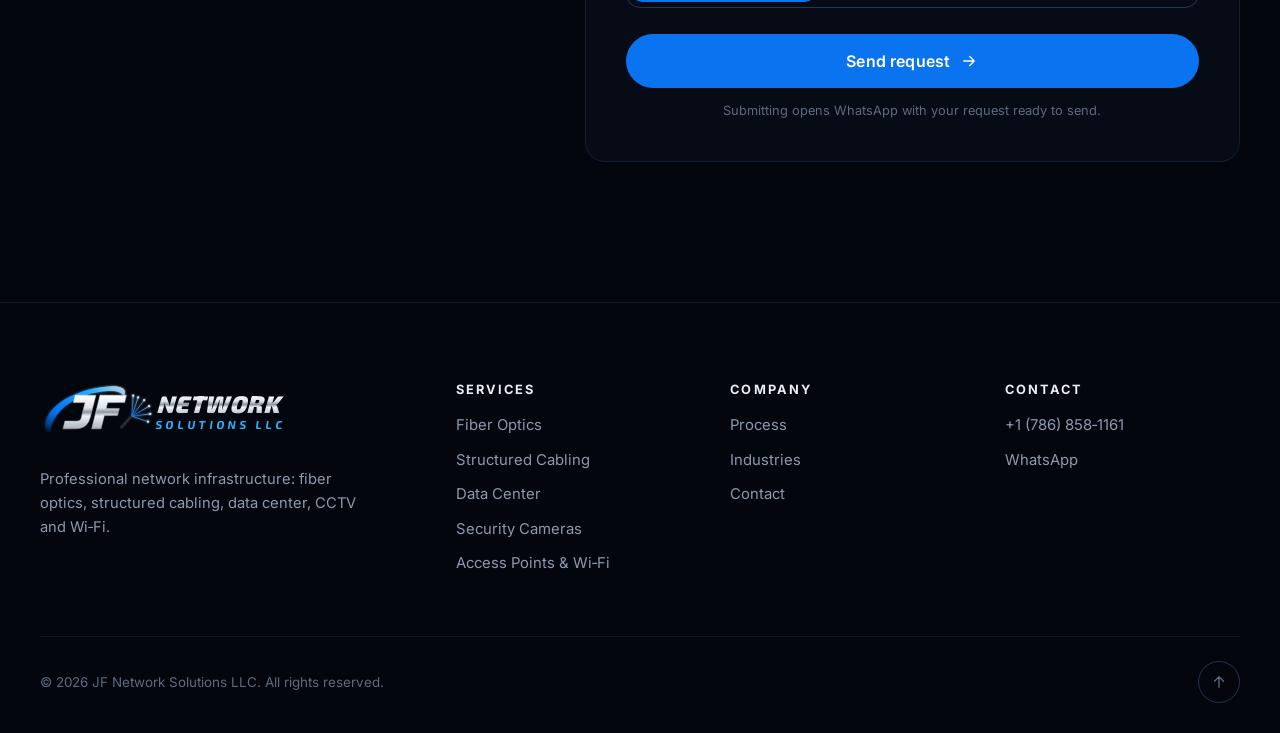
==== commit e782dd20: "Remove service area mentions Co-Authored-By: Claude Opus 5.5 <noreply@anthropic.com> Claude-Session:" ====
--- a/index.html
+++ b/index.html
@@ -25,7 +25,6 @@
     "image": "https://jfnetworksolutions.dgp-link.com/assets/img/og-image.jpg",
     "url": "https://jfnetworksolutions.dgp-link.com/",
     "telephone": "+1-786-858-1161",
-    "areaServed": "South Florida",
     "knowsLanguage": ["es", "en"],
     "description": "Fiber optics, structured cabling, data center installations, CCTV, Wi-Fi access points and network infrastructure."
   }
@@ -75,7 +74,7 @@
       <div class="hero__glow" aria-hidden="true"></div>
       <div class="container hero__grid">
         <div class="hero__copy">
-          <p class="eyebrow reveal"><span class="dot"></span><span data-i18n="hero.eyebrow">Infraestructura de red · Miami & Sur de Florida</span></p>
+          <p class="eyebrow reveal"><span class="dot"></span><span data-i18n="hero.eyebrow">Infraestructura de red · Fibra · Data Center</span></p>
           <h1 class="hero__title reveal" data-delay="1">
             <span data-i18n="hero.title1">Conectamos tu negocio</span><br>
             <span class="hero__title2" data-i18n="hero.title2">a la velocidad de la luz.</span>
@@ -479,7 +478,6 @@
           <li><a href="tel:+17868581161">+1 (786) 858‑1161</a></li>
           <li><a href="https://wa.me/17868581161" target="_blank" rel="noopener" class="wa-link">WhatsApp</a></li>
           <li class="email-li" hidden><a href="#" class="email-link"></a></li>
-          <li data-i18n="ft.area">Miami · Sur de Florida</li>
         </ul>
       </div>
     </div>
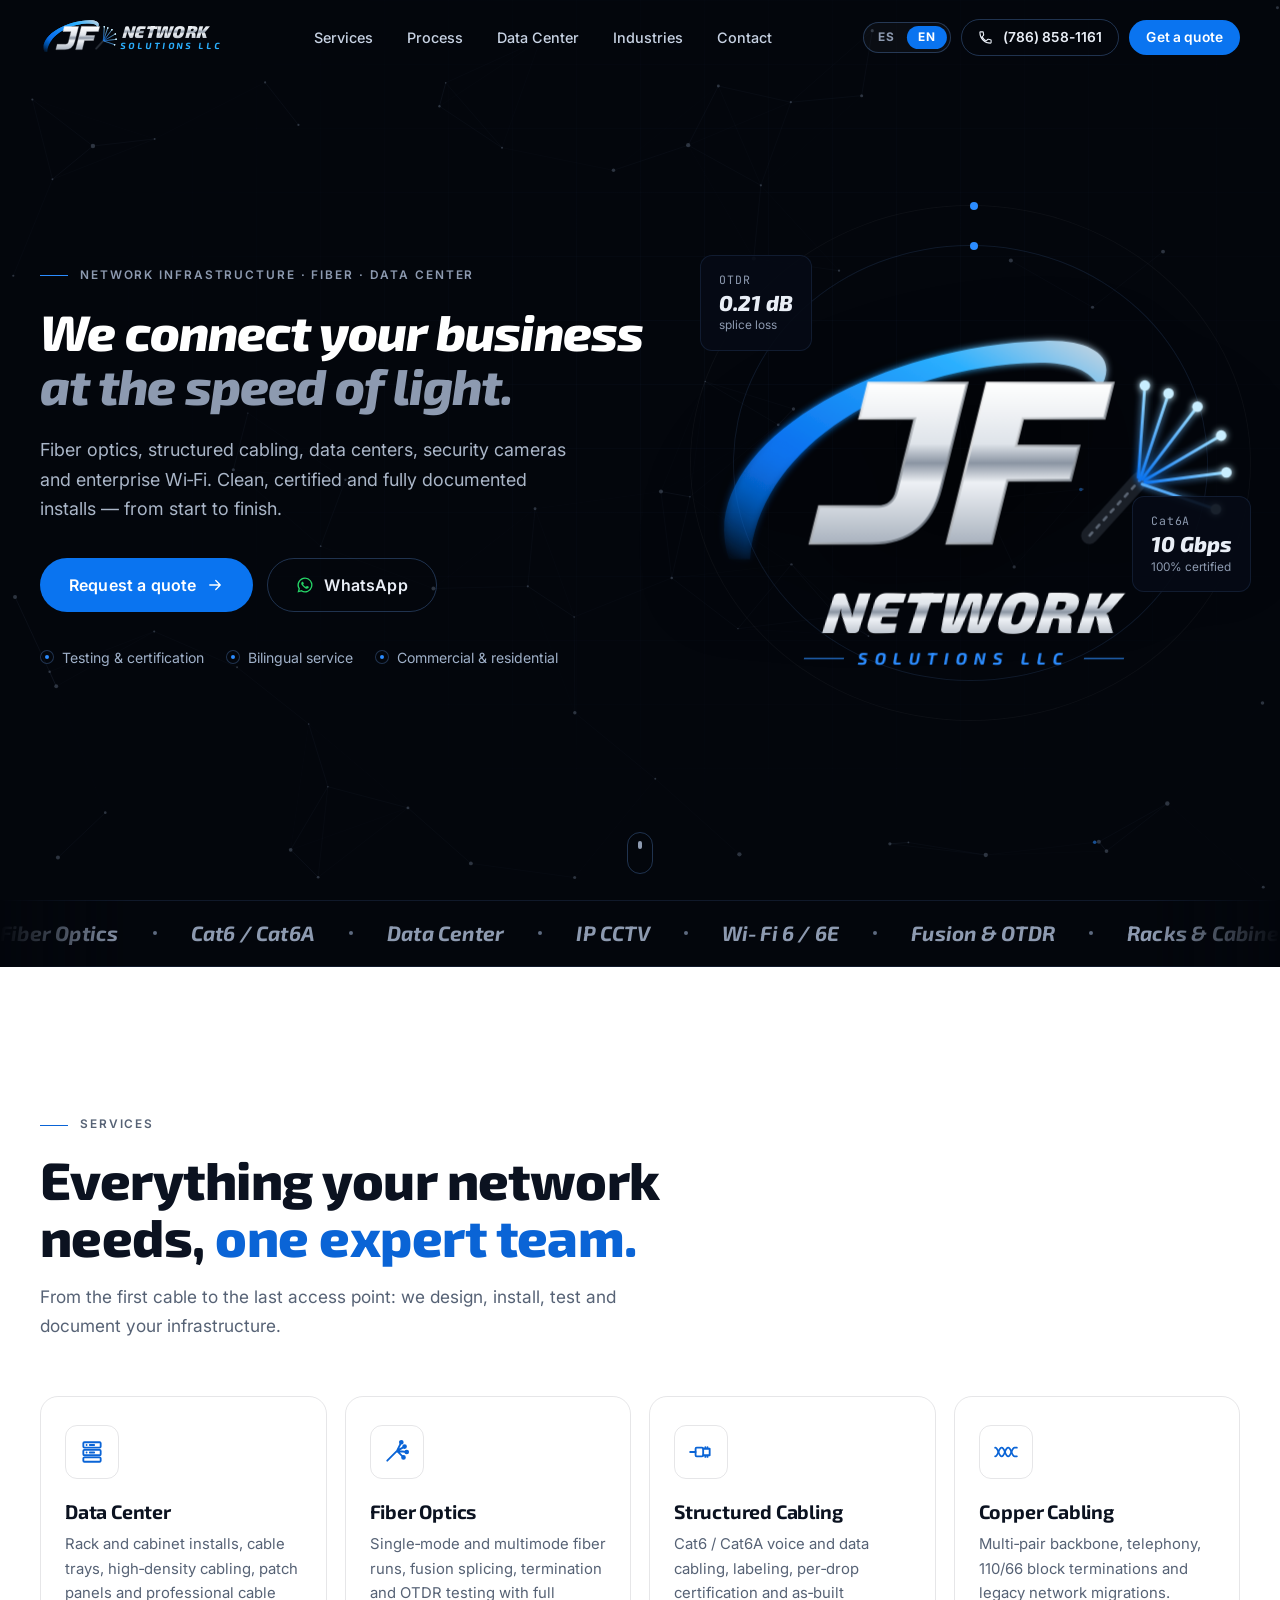
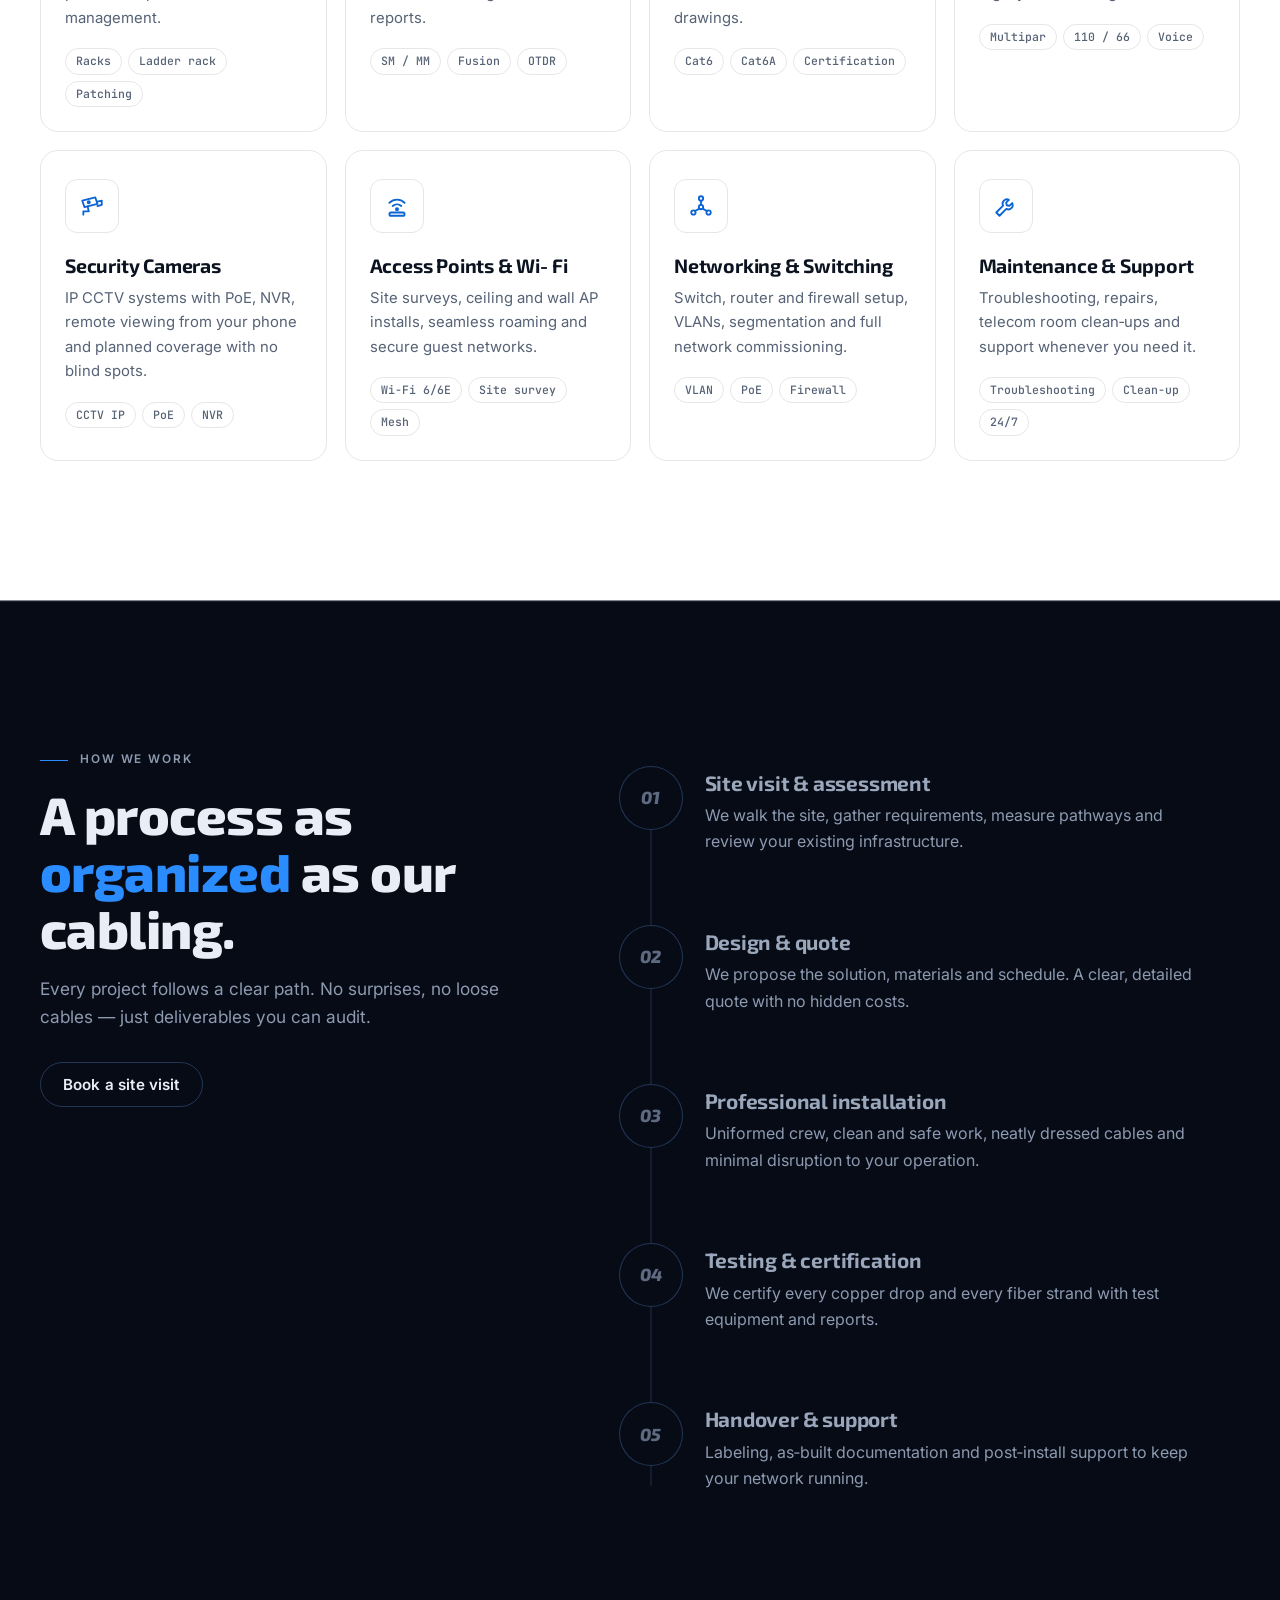
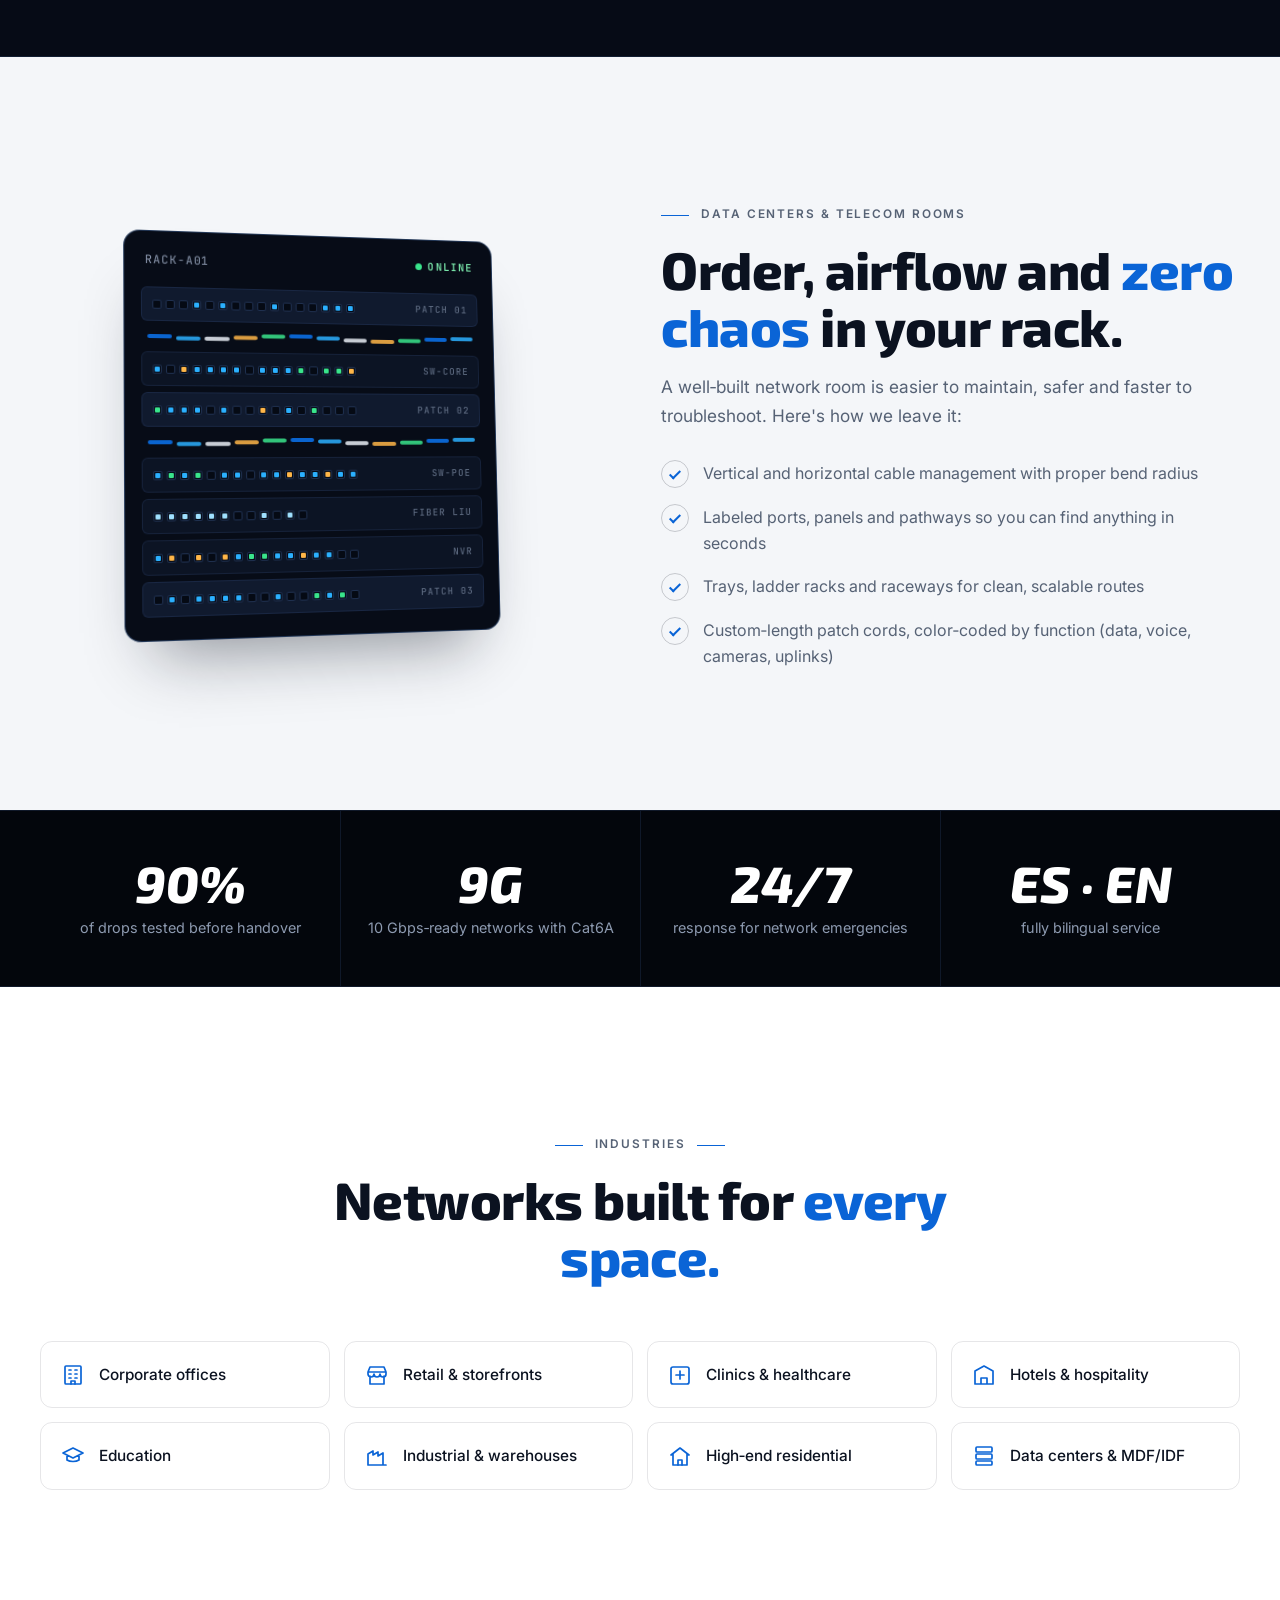
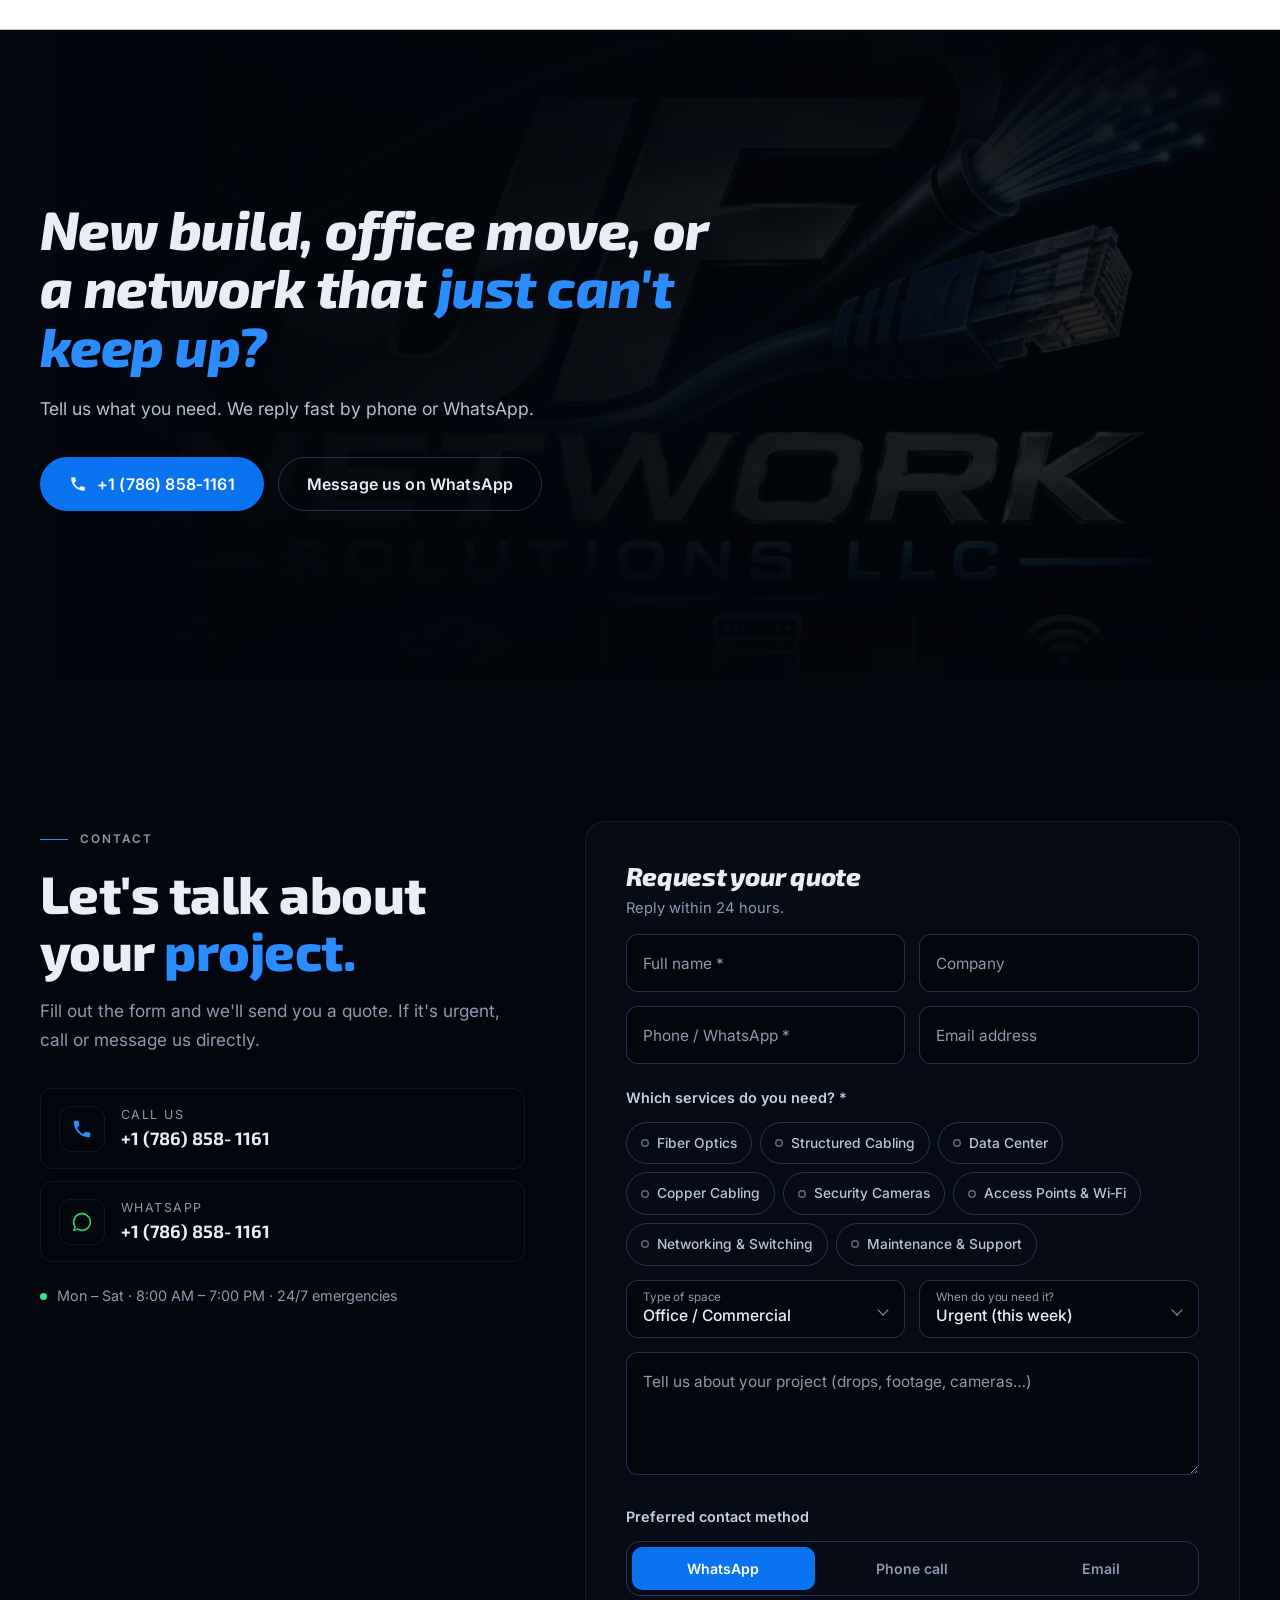
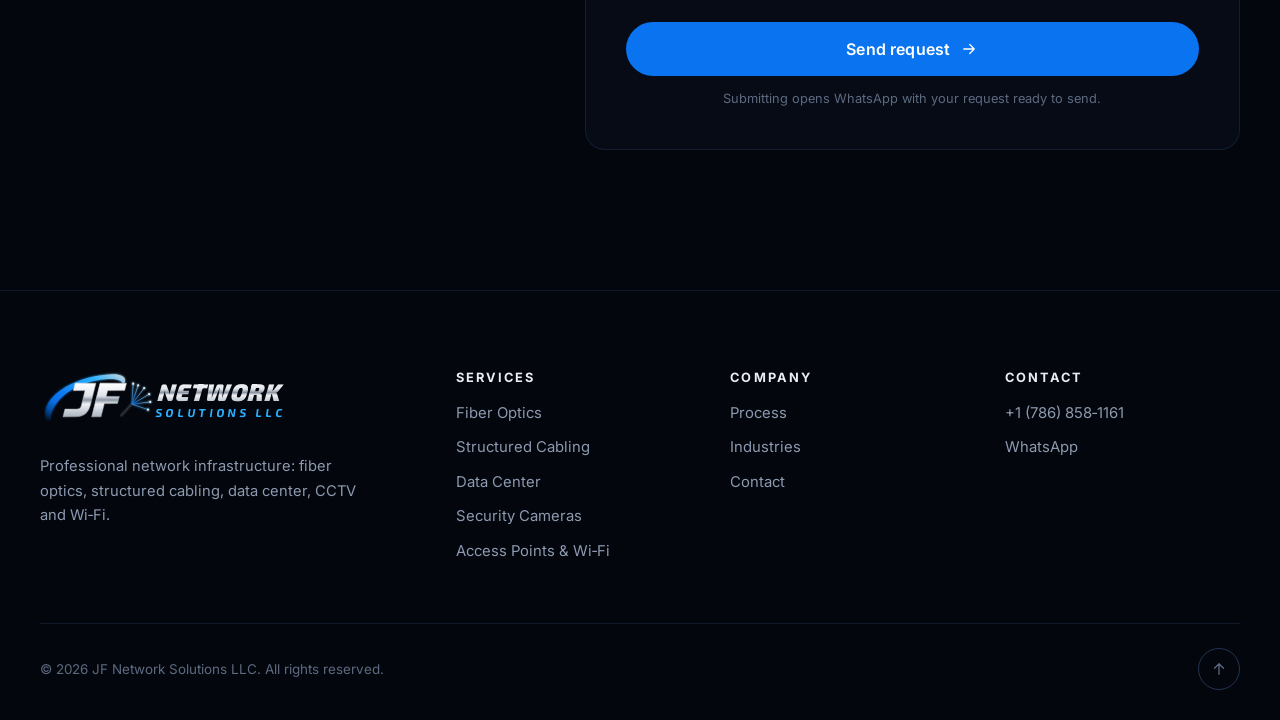
==== commit 019a2bd6: "Add light inverted sections and richer scroll entrances Services, Data Center and Industries now use" ====
--- a/index.html
+++ b/index.html
@@ -155,7 +155,7 @@
     </div>
 
     <!-- ============ SERVICES ============ -->
-    <section class="section" id="servicios">
+    <section class="section section--light" id="servicios">
       <div class="container">
         <div class="section__head">
           <p class="eyebrow reveal"><span class="dot"></span><span data-i18n="services.eyebrow">Servicios</span></p>
@@ -164,49 +164,49 @@
         </div>
 
         <div class="services">
-          <article class="card reveal" data-delay="0">
+          <article class="card reveal reveal--scale" data-delay="0">
             <div class="card__icon"><svg viewBox="0 0 24 24"><rect x="4" y="3" width="16" height="5" rx="1"/><rect x="4" y="10" width="16" height="5" rx="1"/><rect x="4" y="17" width="16" height="4" rx="1"/><path d="M7 5.5h.01M7 12.5h.01M10 5.5h4M10 12.5h4"/></svg></div>
             <h3 data-i18n="s1.t">Data Center</h3>
             <p data-i18n="s1.d">Instalación de racks y gabinetes, bandejas porta cables, cableado de alta densidad, patch panels y organización profesional.</p>
             <ul class="card__tags"><li>Racks</li><li>Ladder rack</li><li>Patching</li></ul>
           </article>
-          <article class="card reveal" data-delay="1">
+          <article class="card reveal reveal--scale" data-delay="1">
             <div class="card__icon"><svg viewBox="0 0 24 24"><path d="M3 20 12 11M12 11l4-8M12 11l7-4M12 11l9 1M12 11l6 6"/><circle cx="16" cy="3" r="1.3"/><circle cx="19" cy="7" r="1.3"/><circle cx="21" cy="12" r="1.3"/><circle cx="18" cy="17" r="1.3"/></svg></div>
             <h3 data-i18n="s2.t">Fibra Óptica</h3>
             <p data-i18n="s2.d">Tendido de fibra monomodo y multimodo, empalmes por fusión, conectorización y pruebas OTDR con reporte.</p>
             <ul class="card__tags"><li>SM / MM</li><li data-i18n="tag.fusion">Fusión</li><li>OTDR</li></ul>
           </article>
-          <article class="card reveal" data-delay="2">
+          <article class="card reveal reveal--scale" data-delay="2">
             <div class="card__icon"><svg viewBox="0 0 24 24"><path d="M2 12h5"/><rect x="7" y="8" width="7" height="8" rx="1"/><path d="M14 9h6v6h-6M16 9v-1.5M18 9v-1.5M16 15v1.5M18 15v1.5"/></svg></div>
             <h3 data-i18n="s3.t">Cableado Estructurado</h3>
             <p data-i18n="s3.d">Cableado Cat6 / Cat6A para voz y datos, etiquetado, certificación de cada punto y planos as‑built.</p>
             <ul class="card__tags"><li>Cat6</li><li>Cat6A</li><li data-i18n="tag.cert">Certificación</li></ul>
           </article>
-          <article class="card reveal" data-delay="3">
+          <article class="card reveal reveal--scale" data-delay="3">
             <div class="card__icon"><svg viewBox="0 0 24 24"><path d="M2 8c3 0 3 8 6 8s3-8 6-8 3 8 6 8h2"/><path d="M2 16c3 0 3-8 6-8s3 8 6 8 3-8 6-8h2"/></svg></div>
             <h3 data-i18n="s4.t">Cable de Cobre</h3>
             <p data-i18n="s4.d">Backbone multipar, telefonía, terminaciones en bloques 110/66 y migración de redes legacy.</p>
             <ul class="card__tags"><li>Multipar</li><li>110 / 66</li><li data-i18n="tag.voice">Voz</li></ul>
           </article>
-          <article class="card reveal" data-delay="0">
+          <article class="card reveal reveal--scale" data-delay="0">
             <div class="card__icon"><svg viewBox="0 0 24 24"><path d="M3 7l12-3 2 6-12 3z"/><path d="M17 8l4-1v4l-4 1"/><path d="M8 12.5 9 17H4v3"/><circle cx="9" cy="8.5" r="1"/></svg></div>
             <h3 data-i18n="s5.t">Cámaras de Seguridad</h3>
             <p data-i18n="s5.d">Sistemas CCTV IP con PoE, NVR, acceso remoto desde tu celular y cobertura planificada sin puntos ciegos.</p>
             <ul class="card__tags"><li>CCTV IP</li><li>PoE</li><li>NVR</li></ul>
           </article>
-          <article class="card reveal" data-delay="1">
+          <article class="card reveal reveal--scale" data-delay="1">
             <div class="card__icon"><svg viewBox="0 0 24 24"><path d="M5 9a10 10 0 0 1 14 0M8 12a6 6 0 0 1 8 0"/><circle cx="12" cy="15" r="1"/><rect x="5" y="18" width="14" height="3" rx="1.5"/></svg></div>
             <h3 data-i18n="s6.t">Access Points & Wi‑Fi</h3>
             <p data-i18n="s6.d">Site survey, instalación de AP en techo y pared, roaming sin cortes y redes de invitados seguras.</p>
             <ul class="card__tags"><li>Wi‑Fi 6/6E</li><li>Site survey</li><li>Mesh</li></ul>
           </article>
-          <article class="card reveal" data-delay="2">
+          <article class="card reveal reveal--scale" data-delay="2">
             <div class="card__icon"><svg viewBox="0 0 24 24"><circle cx="12" cy="5" r="2"/><circle cx="5" cy="18" r="2"/><circle cx="19" cy="18" r="2"/><circle cx="12" cy="13" r="2"/><path d="M12 7v4M10.6 14.4 6.4 16.6M13.4 14.4l4.2 2.2"/></svg></div>
             <h3 data-i18n="s7.t">Redes & Switching</h3>
             <p data-i18n="s7.d">Configuración de switches, routers y firewalls, VLANs, segmentación y puesta en marcha de la red.</p>
             <ul class="card__tags"><li>VLAN</li><li>PoE</li><li>Firewall</li></ul>
           </article>
-          <article class="card reveal" data-delay="3">
+          <article class="card reveal reveal--scale" data-delay="3">
             <div class="card__icon"><svg viewBox="0 0 24 24"><path d="M14.7 6.3a4 4 0 0 0-5.4 5.4L3 18l3 3 6.3-6.3a4 4 0 0 0 5.4-5.4l-2.6 2.6-2.4-.6-.6-2.4z"/></svg></div>
             <h3 data-i18n="s8.t">Mantenimiento & Soporte</h3>
             <p data-i18n="s8.d">Diagnóstico, reparación, reorganización de cuartos de comunicaciones y soporte cuando lo necesites.</p>
@@ -252,9 +252,9 @@
     </section>
 
     <!-- ============ DATA CENTER FEATURE ============ -->
-    <section class="section" id="datacenter">
+    <section class="section section--light section--light-2" id="datacenter">
       <div class="container feature">
-        <div class="feature__visual reveal" aria-hidden="true">
+        <div class="feature__visual reveal reveal--left" aria-hidden="true">
           <div class="rack" id="rack">
             <div class="rack__top"><span class="mono">RACK‑A01</span><span class="rack__status"><i></i>ONLINE</span></div>
           </div>
@@ -277,29 +277,29 @@
     <!-- ============ STATS ============ -->
     <section class="stats">
       <div class="container stats__grid">
-        <div class="stat reveal"><strong><span class="count" data-to="100">0</span>%</strong><span data-i18n="st1">puntos probados antes de entregar</span></div>
-        <div class="stat reveal" data-delay="1"><strong><span class="count" data-to="10">0</span>G</strong><span data-i18n="st2">redes listas para 10 Gbps con Cat6A</span></div>
-        <div class="stat reveal" data-delay="2"><strong>24/7</strong><span data-i18n="st3">respuesta para emergencias de red</span></div>
-        <div class="stat reveal" data-delay="3"><strong>ES · EN</strong><span data-i18n="st4">atención 100% bilingüe</span></div>
+        <div class="stat reveal reveal--scale"><strong><span class="count" data-to="100">0</span>%</strong><span data-i18n="st1">puntos probados antes de entregar</span></div>
+        <div class="stat reveal reveal--scale" data-delay="1"><strong><span class="count" data-to="10">0</span>G</strong><span data-i18n="st2">redes listas para 10 Gbps con Cat6A</span></div>
+        <div class="stat reveal reveal--scale" data-delay="2"><strong>24/7</strong><span data-i18n="st3">respuesta para emergencias de red</span></div>
+        <div class="stat reveal reveal--scale" data-delay="3"><strong>ES · EN</strong><span data-i18n="st4">atención 100% bilingüe</span></div>
       </div>
     </section>
 
     <!-- ============ INDUSTRIES ============ -->
-    <section class="section section--alt" id="sectores">
+    <section class="section section--light" id="sectores">
       <div class="container">
         <div class="section__head section__head--center">
           <p class="eyebrow reveal"><span class="dot"></span><span data-i18n="ind.eyebrow">Sectores</span></p>
           <h2 class="section__title reveal" data-delay="1" data-i18n-html="ind.title">Redes a la medida de <span class="blue-text">cada espacio.</span></h2>
         </div>
         <div class="industries">
-          <div class="ind reveal"><svg viewBox="0 0 24 24"><rect x="4" y="3" width="16" height="18" rx="1"/><path d="M8 7h2M14 7h2M8 11h2M14 11h2M8 15h2M14 15h2M10 21v-3h4v3"/></svg><span data-i18n="ind.1">Oficinas corporativas</span></div>
-          <div class="ind reveal" data-delay="1"><svg viewBox="0 0 24 24"><path d="M3 9l2-5h14l2 5M3 9h18v2a3 3 0 0 1-6 0 3 3 0 0 1-6 0 3 3 0 0 1-6 0zM5 13v8h14v-8"/></svg><span data-i18n="ind.2">Retail y comercios</span></div>
-          <div class="ind reveal" data-delay="2"><svg viewBox="0 0 24 24"><rect x="3" y="4" width="18" height="17" rx="2"/><path d="M12 8v8M8 12h8"/></svg><span data-i18n="ind.3">Clínicas y salud</span></div>
-          <div class="ind reveal" data-delay="3"><svg viewBox="0 0 24 24"><path d="M3 21V8l9-5 9 5v13M9 21v-6h6v6M3 21h18"/></svg><span data-i18n="ind.4">Hoteles y hospitality</span></div>
-          <div class="ind reveal"><svg viewBox="0 0 24 24"><path d="M2 9l10-5 10 5-10 5zM6 11v5c3 2 9 2 12 0v-5"/></svg><span data-i18n="ind.5">Educación</span></div>
-          <div class="ind reveal" data-delay="1"><svg viewBox="0 0 24 24"><path d="M3 21V10l5-3v4l5-3v4l5-3v12zM3 21h18"/></svg><span data-i18n="ind.6">Industrial y bodegas</span></div>
-          <div class="ind reveal" data-delay="2"><svg viewBox="0 0 24 24"><path d="M3 11l9-7 9 7M5 9.5V21h14V9.5"/><path d="M10 21v-5h4v5"/></svg><span data-i18n="ind.7">Residencial premium</span></div>
-          <div class="ind reveal" data-delay="3"><svg viewBox="0 0 24 24"><rect x="4" y="3" width="16" height="5" rx="1"/><rect x="4" y="10" width="16" height="5" rx="1"/><rect x="4" y="17" width="16" height="4" rx="1"/></svg><span data-i18n="ind.8">Data centers y MDF/IDF</span></div>
+          <div class="ind reveal reveal--scale"><svg viewBox="0 0 24 24"><rect x="4" y="3" width="16" height="18" rx="1"/><path d="M8 7h2M14 7h2M8 11h2M14 11h2M8 15h2M14 15h2M10 21v-3h4v3"/></svg><span data-i18n="ind.1">Oficinas corporativas</span></div>
+          <div class="ind reveal reveal--scale" data-delay="1"><svg viewBox="0 0 24 24"><path d="M3 9l2-5h14l2 5M3 9h18v2a3 3 0 0 1-6 0 3 3 0 0 1-6 0 3 3 0 0 1-6 0zM5 13v8h14v-8"/></svg><span data-i18n="ind.2">Retail y comercios</span></div>
+          <div class="ind reveal reveal--scale" data-delay="2"><svg viewBox="0 0 24 24"><rect x="3" y="4" width="18" height="17" rx="2"/><path d="M12 8v8M8 12h8"/></svg><span data-i18n="ind.3">Clínicas y salud</span></div>
+          <div class="ind reveal reveal--scale" data-delay="3"><svg viewBox="0 0 24 24"><path d="M3 21V8l9-5 9 5v13M9 21v-6h6v6M3 21h18"/></svg><span data-i18n="ind.4">Hoteles y hospitality</span></div>
+          <div class="ind reveal reveal--scale"><svg viewBox="0 0 24 24"><path d="M2 9l10-5 10 5-10 5zM6 11v5c3 2 9 2 12 0v-5"/></svg><span data-i18n="ind.5">Educación</span></div>
+          <div class="ind reveal reveal--scale" data-delay="1"><svg viewBox="0 0 24 24"><path d="M3 21V10l5-3v4l5-3v4l5-3v12zM3 21h18"/></svg><span data-i18n="ind.6">Industrial y bodegas</span></div>
+          <div class="ind reveal reveal--scale" data-delay="2"><svg viewBox="0 0 24 24"><path d="M3 11l9-7 9 7M5 9.5V21h14V9.5"/><path d="M10 21v-5h4v5"/></svg><span data-i18n="ind.7">Residencial premium</span></div>
+          <div class="ind reveal reveal--scale" data-delay="3"><svg viewBox="0 0 24 24"><rect x="4" y="3" width="16" height="5" rx="1"/><rect x="4" y="10" width="16" height="5" rx="1"/><rect x="4" y="17" width="16" height="4" rx="1"/></svg><span data-i18n="ind.8">Data centers y MDF/IDF</span></div>
         </div>
       </div>
     </section>
@@ -346,7 +346,7 @@
           <p class="contact__hours reveal" data-delay="4"><span class="live"></span><span data-i18n="c.hours">Lun – Sáb · 8:00 AM – 7:00 PM · Emergencias 24/7</span></p>
         </div>
 
-        <form class="form reveal" id="contactForm" data-delay="1" novalidate>
+        <form class="form reveal reveal--right" id="contactForm" data-delay="1" novalidate>
           <div class="form__glow" aria-hidden="true"></div>
           <h3 class="form__title" data-i18n="f.title">Solicita tu cotización</h3>
           <p class="form__sub" data-i18n="f.sub">Respuesta en menos de 24 horas.</p>
--- a/assets/css/styles.css
+++ b/assets/css/styles.css
@@ -110,15 +110,13 @@
 
 /* ---------- eyebrow ---------- */
 .eyebrow {
-  display: inline-flex; align-items: center; gap: 10px;
-  padding: 7px 14px 7px 12px;
-  border: 1px solid var(--line);
-  border-radius: 999px;
+  display: inline-flex; align-items: center; gap: 12px;
   font: 600 .74rem/1 var(--font-body);
-  letter-spacing: .14em; text-transform: uppercase;
+  letter-spacing: .16em; text-transform: uppercase;
   color: var(--muted);
 }
-.dot { width: 6px; height: 6px; border-radius: 50%; background: var(--blue-2); }
+.eyebrow::before { content: ""; width: 28px; height: 1px; background: var(--blue-2); }
+.eyebrow .dot { display: none; }
 @keyframes ping { 0% { box-shadow: 0 0 0 0 rgba(43,176,255,.7);} 80%,100% { box-shadow: 0 0 0 10px rgba(43,176,255,0);} }
 
 /* ==========================================================================
@@ -313,9 +311,28 @@
 .section--alt { background: var(--bg-2); border-block: 1px solid var(--line); }
 .section__head { max-width: 760px; margin-bottom: 56px; }
 .section__head--center { margin-inline: auto; text-align: center; }
+.section__head--center .eyebrow::after { content: ""; width: 28px; height: 1px; background: var(--blue-2); }
 .section__title { margin-top: 18px; font-weight: 800; font-size: clamp(2rem, 4.2vw, 3.3rem); }
 .section__lead { margin-top: 18px; font-size: 1.08rem; color: var(--muted); max-width: 620px; }
 .section__head--center .section__lead { margin-inline: auto; }
+
+/* ---------- light (inverted) sections ---------- */
+.section--light {
+  --bg: #ffffff;
+  --bg-2: #f4f6f9;
+  --text: #0b1220;
+  --muted: #566275;
+  --dim: #8a94a6;
+  --line: rgba(11, 18, 32, .1);
+  --line-strong: rgba(11, 18, 32, .2);
+  --blue-2: #0a64d6;
+  background: var(--bg);
+  color: var(--text);
+}
+.section--light-2 { background: var(--bg-2); }
+.section--light .card:hover { box-shadow: 0 20px 40px -24px rgba(11,18,32,.25); }
+.section--light .rack { --line-strong: rgba(110,170,255,.28); --muted: #8d9ab0; --dim: #5d6a80; box-shadow: 0 40px 60px -30px rgba(11,18,32,.45); }
+.js-clip .section--light { clip-path: inset(0 var(--ci, 0%) round var(--cr, 0px)); }
 
 /* ---------- services ---------- */
 .services { display: grid; grid-template-columns: repeat(4, 1fr); gap: 18px; }
@@ -414,7 +431,7 @@
 .rack-glow { display: none; }
 
 .checklist { margin-top: 30px; display: grid; gap: 16px; }
-.checklist li { display: grid; grid-template-columns: 28px 1fr; gap: 14px; align-items: start; color: #c4cfdf; }
+.checklist li { display: grid; grid-template-columns: 28px 1fr; gap: 14px; align-items: start; color: var(--muted); }
 .check { width: 28px; height: 28px; border-radius: 50%; border: 1px solid var(--line-strong); position: relative; }
 .check::after { content: ""; position: absolute; left: 10px; top: 7px; width: 6px; height: 11px; border: solid var(--blue-2); border-width: 0 2px 2px 0; transform: rotate(45deg); }
 
@@ -577,6 +594,11 @@
 .reveal { opacity: 0; transform: translateY(20px); transition: opacity .9s var(--ease), transform .9s var(--ease), filter .9s var(--ease); }
 .reveal[data-delay="1"] { transition-delay: .08s; } .reveal[data-delay="2"] { transition-delay: .16s; }
 .reveal[data-delay="3"] { transition-delay: .24s; } .reveal[data-delay="4"] { transition-delay: .32s; }
+.reveal--left { transform: translateX(-48px); }
+.reveal--right { transform: translateX(48px); }
+.reveal--scale { transform: translateY(16px) scale(.94); }
+.section__title.reveal { transform: translateY(40px) skewY(2deg); transform-origin: left; transition: opacity 1s var(--ease), transform 1.1s var(--ease); }
+.section__title.reveal.is-in { transform: none; }
 .reveal.is-in { opacity: 1; transform: none; filter: none; }
 .no-js .reveal { opacity: 1; transform: none; filter: none; }
 
@@ -638,6 +660,6 @@
 
 @media (prefers-reduced-motion: reduce) {
   *, *::before, *::after { animation-duration: .001ms !important; animation-iteration-count: 1 !important; transition-duration: .001ms !important; scroll-behavior: auto !important; }
-  .reveal { opacity: 1; transform: none; filter: none; }
+  .reveal, .section__title.reveal { opacity: 1; transform: none; filter: none; }
   .hl-fibers path { stroke-dashoffset: 0; }
 }
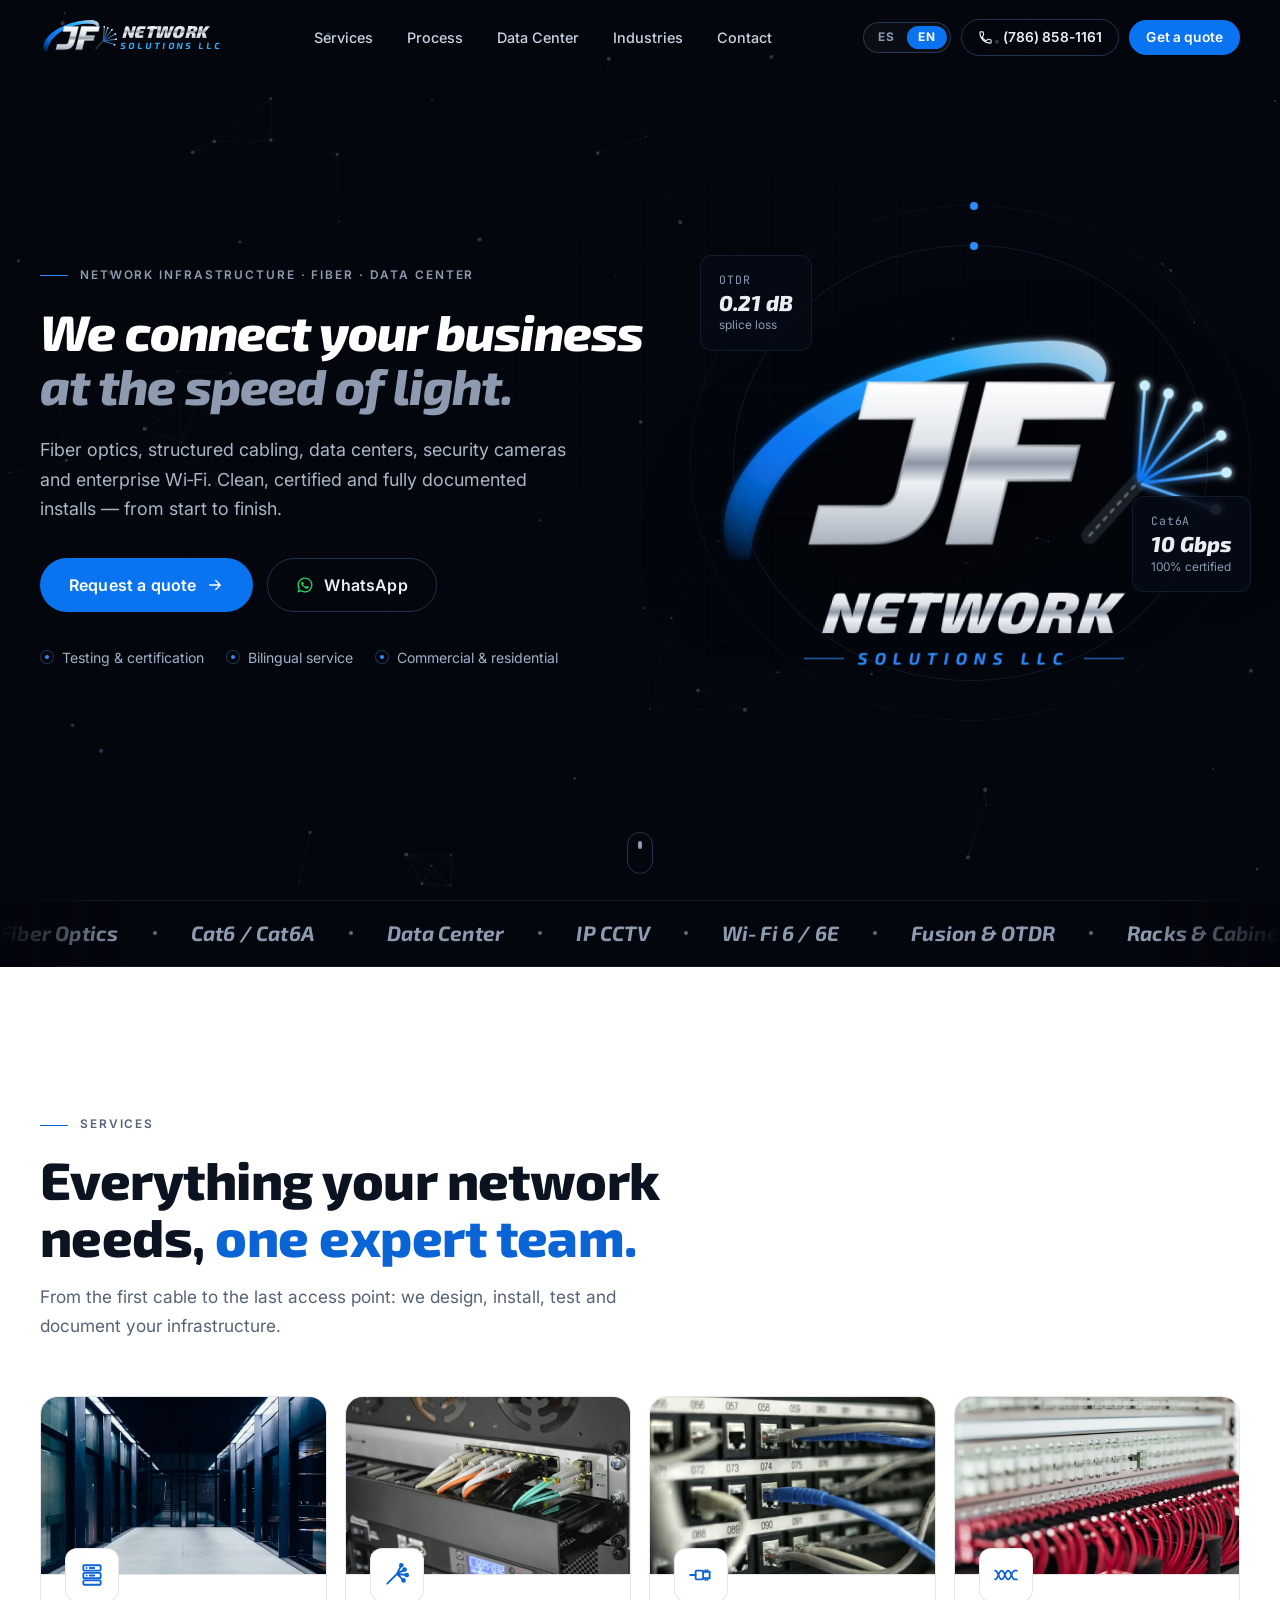
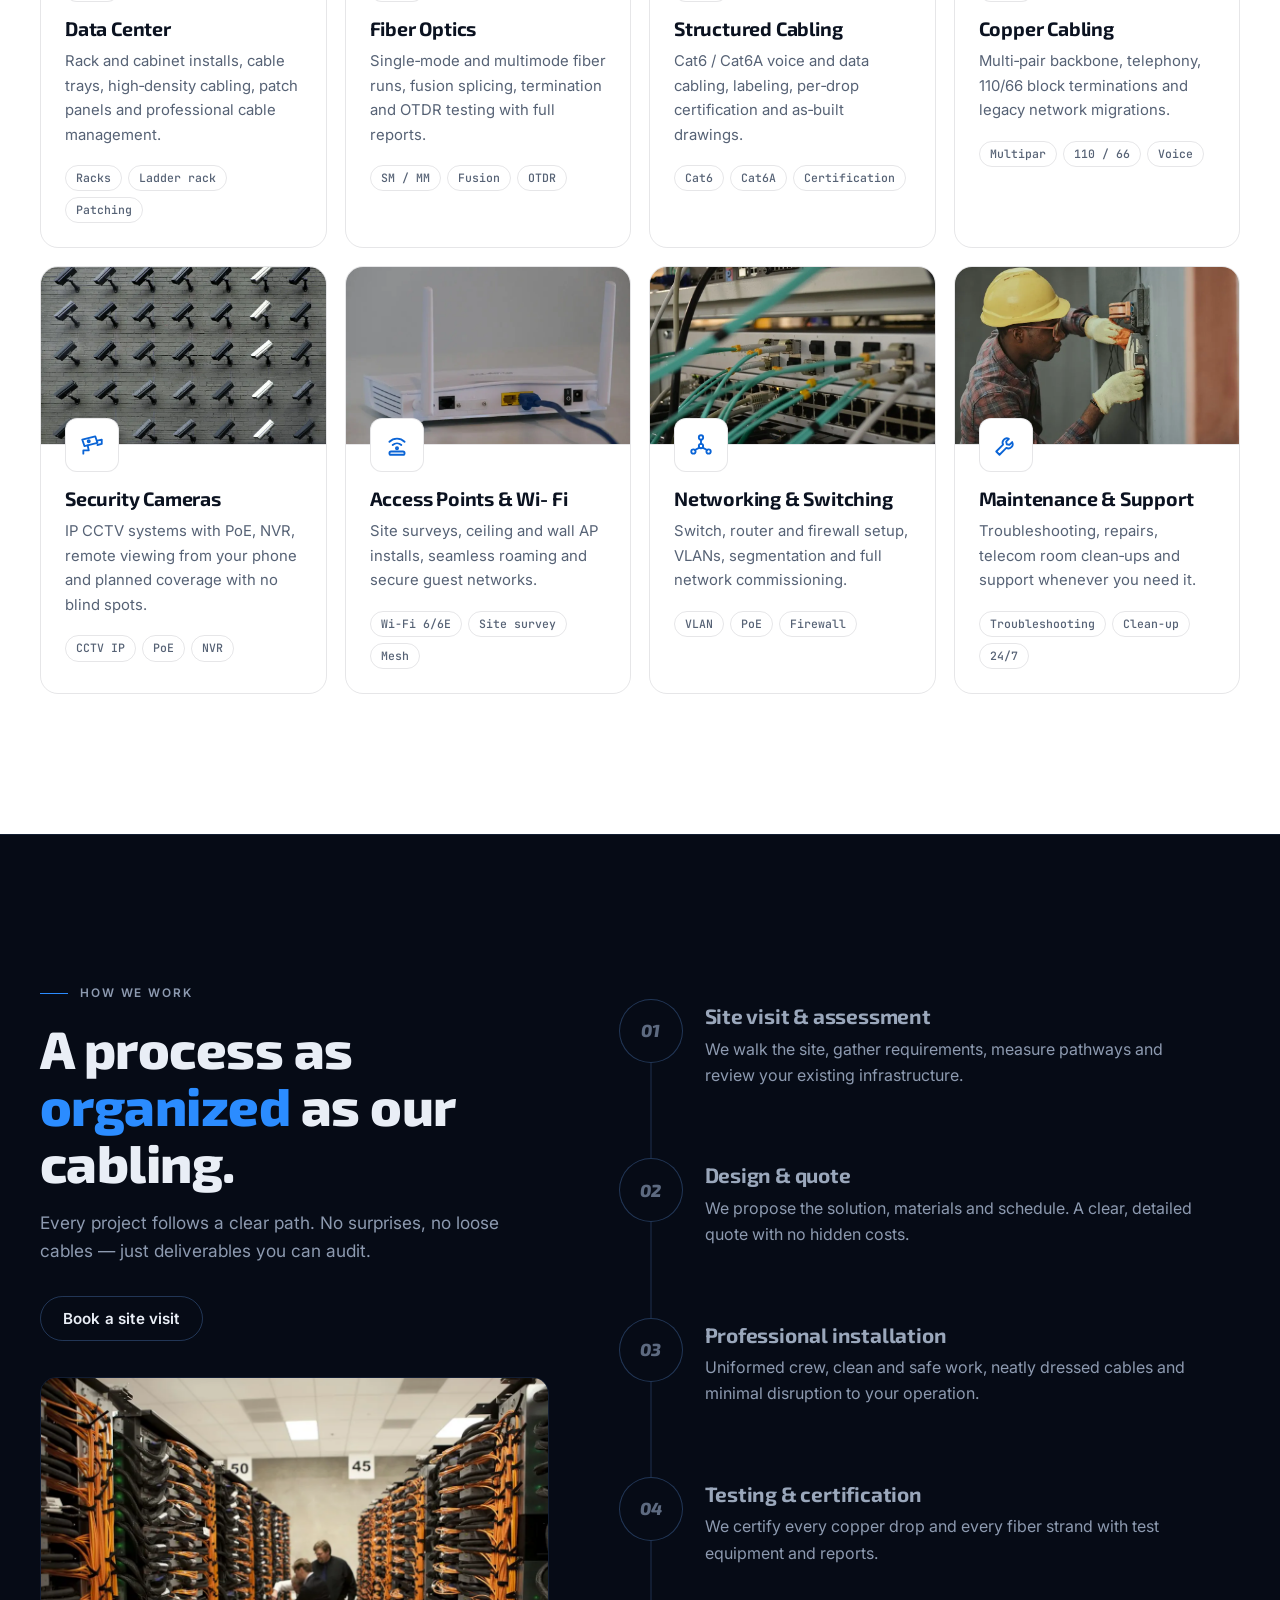
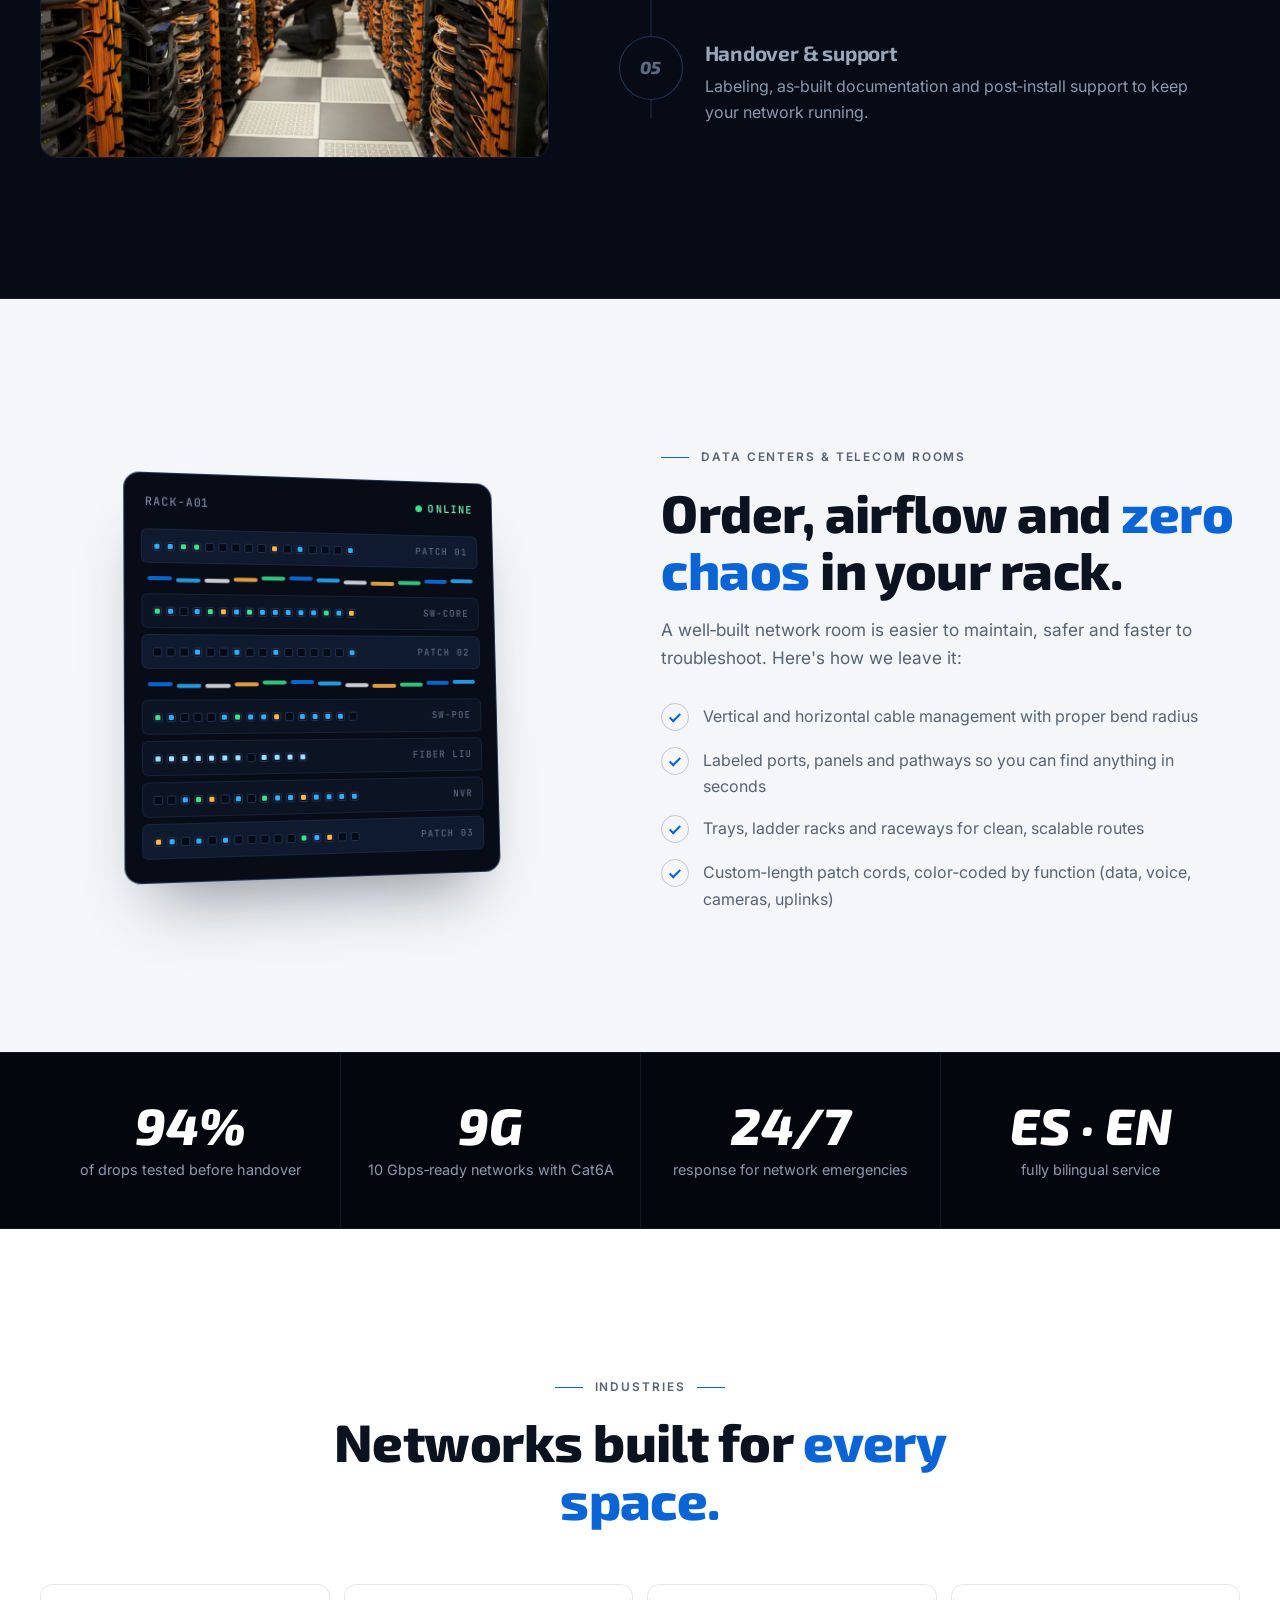
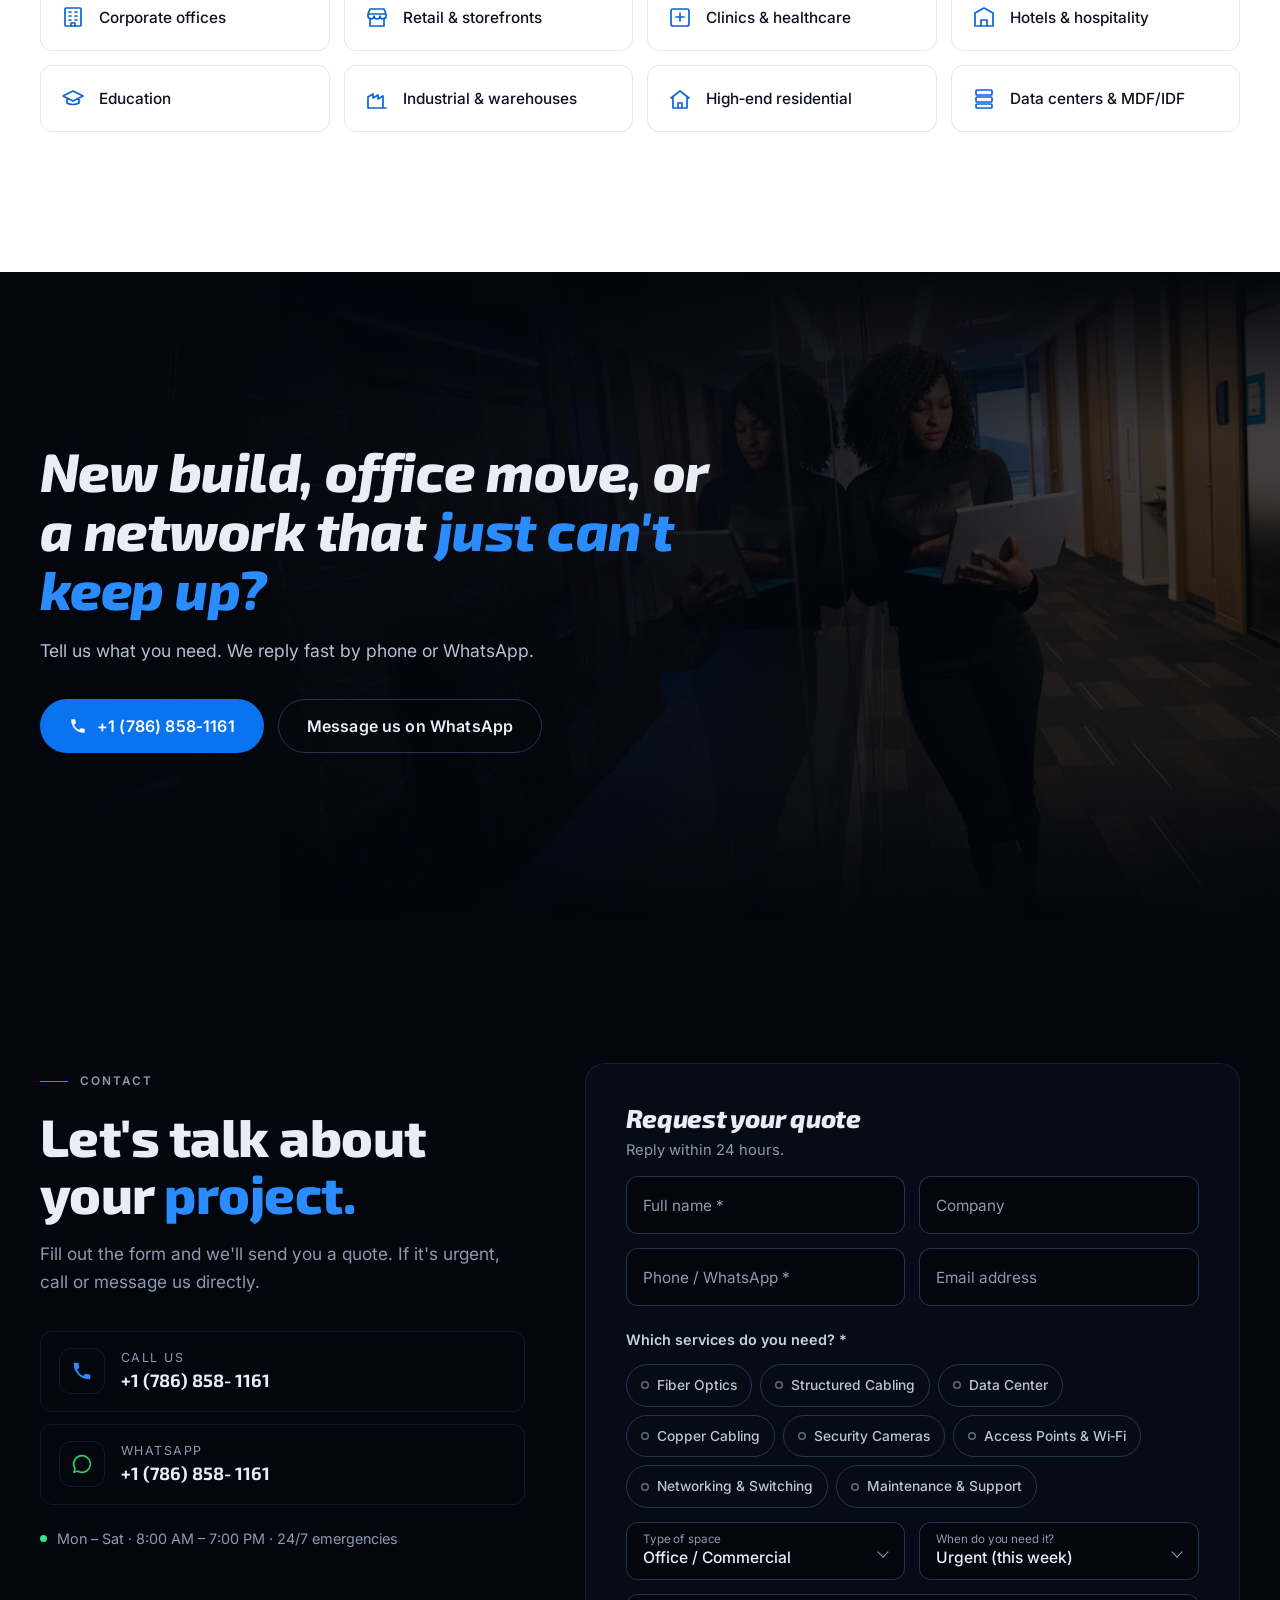
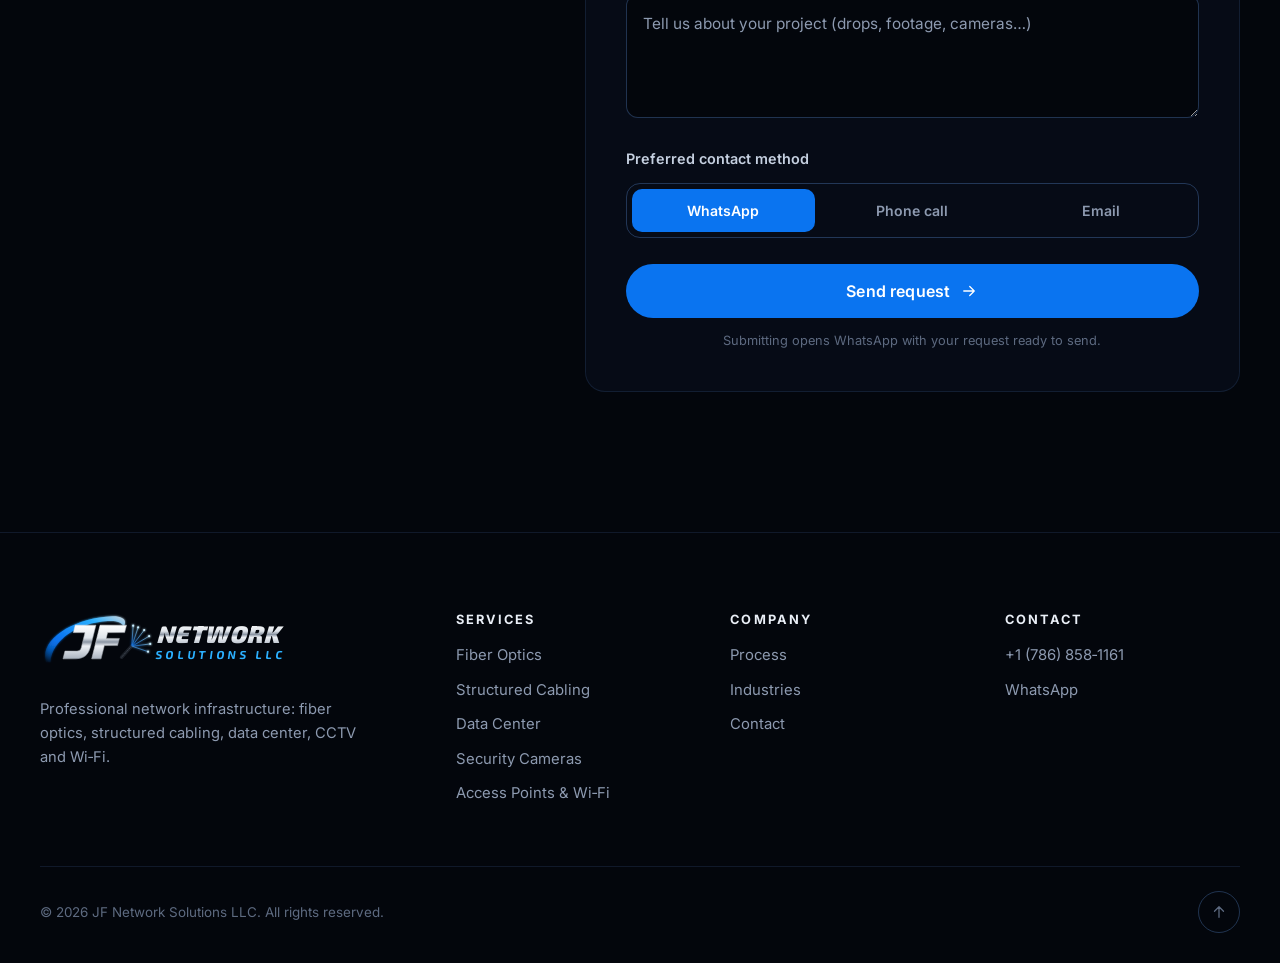
==== commit 60a49592: "Add real photography to services, process and contact band Unsplash photos (optimized WebP) on every" ====
--- a/index.html
+++ b/index.html
@@ -165,48 +165,56 @@
 
         <div class="services">
           <article class="card reveal reveal--scale" data-delay="0">
+            <div class="card__media"><img src="assets/img/photos/svc-datacenter.webp" alt="" loading="lazy" width="900" height="600"></div>
             <div class="card__icon"><svg viewBox="0 0 24 24"><rect x="4" y="3" width="16" height="5" rx="1"/><rect x="4" y="10" width="16" height="5" rx="1"/><rect x="4" y="17" width="16" height="4" rx="1"/><path d="M7 5.5h.01M7 12.5h.01M10 5.5h4M10 12.5h4"/></svg></div>
             <h3 data-i18n="s1.t">Data Center</h3>
             <p data-i18n="s1.d">Instalación de racks y gabinetes, bandejas porta cables, cableado de alta densidad, patch panels y organización profesional.</p>
             <ul class="card__tags"><li>Racks</li><li>Ladder rack</li><li>Patching</li></ul>
           </article>
           <article class="card reveal reveal--scale" data-delay="1">
+            <div class="card__media"><img src="assets/img/photos/svc-fiber.webp" alt="" loading="lazy" width="900" height="600"></div>
             <div class="card__icon"><svg viewBox="0 0 24 24"><path d="M3 20 12 11M12 11l4-8M12 11l7-4M12 11l9 1M12 11l6 6"/><circle cx="16" cy="3" r="1.3"/><circle cx="19" cy="7" r="1.3"/><circle cx="21" cy="12" r="1.3"/><circle cx="18" cy="17" r="1.3"/></svg></div>
             <h3 data-i18n="s2.t">Fibra Óptica</h3>
             <p data-i18n="s2.d">Tendido de fibra monomodo y multimodo, empalmes por fusión, conectorización y pruebas OTDR con reporte.</p>
             <ul class="card__tags"><li>SM / MM</li><li data-i18n="tag.fusion">Fusión</li><li>OTDR</li></ul>
           </article>
           <article class="card reveal reveal--scale" data-delay="2">
+            <div class="card__media"><img src="assets/img/photos/svc-structured.webp" alt="" loading="lazy" width="900" height="600"></div>
             <div class="card__icon"><svg viewBox="0 0 24 24"><path d="M2 12h5"/><rect x="7" y="8" width="7" height="8" rx="1"/><path d="M14 9h6v6h-6M16 9v-1.5M18 9v-1.5M16 15v1.5M18 15v1.5"/></svg></div>
             <h3 data-i18n="s3.t">Cableado Estructurado</h3>
             <p data-i18n="s3.d">Cableado Cat6 / Cat6A para voz y datos, etiquetado, certificación de cada punto y planos as‑built.</p>
             <ul class="card__tags"><li>Cat6</li><li>Cat6A</li><li data-i18n="tag.cert">Certificación</li></ul>
           </article>
           <article class="card reveal reveal--scale" data-delay="3">
+            <div class="card__media"><img src="assets/img/photos/svc-copper.webp" alt="" loading="lazy" width="900" height="600"></div>
             <div class="card__icon"><svg viewBox="0 0 24 24"><path d="M2 8c3 0 3 8 6 8s3-8 6-8 3 8 6 8h2"/><path d="M2 16c3 0 3-8 6-8s3 8 6 8 3-8 6-8h2"/></svg></div>
             <h3 data-i18n="s4.t">Cable de Cobre</h3>
             <p data-i18n="s4.d">Backbone multipar, telefonía, terminaciones en bloques 110/66 y migración de redes legacy.</p>
             <ul class="card__tags"><li>Multipar</li><li>110 / 66</li><li data-i18n="tag.voice">Voz</li></ul>
           </article>
           <article class="card reveal reveal--scale" data-delay="0">
+            <div class="card__media"><img src="assets/img/photos/svc-cctv.webp" alt="" loading="lazy" width="900" height="600"></div>
             <div class="card__icon"><svg viewBox="0 0 24 24"><path d="M3 7l12-3 2 6-12 3z"/><path d="M17 8l4-1v4l-4 1"/><path d="M8 12.5 9 17H4v3"/><circle cx="9" cy="8.5" r="1"/></svg></div>
             <h3 data-i18n="s5.t">Cámaras de Seguridad</h3>
             <p data-i18n="s5.d">Sistemas CCTV IP con PoE, NVR, acceso remoto desde tu celular y cobertura planificada sin puntos ciegos.</p>
             <ul class="card__tags"><li>CCTV IP</li><li>PoE</li><li>NVR</li></ul>
           </article>
           <article class="card reveal reveal--scale" data-delay="1">
+            <div class="card__media"><img src="assets/img/photos/svc-wifi.webp" alt="" loading="lazy" width="900" height="600"></div>
             <div class="card__icon"><svg viewBox="0 0 24 24"><path d="M5 9a10 10 0 0 1 14 0M8 12a6 6 0 0 1 8 0"/><circle cx="12" cy="15" r="1"/><rect x="5" y="18" width="14" height="3" rx="1.5"/></svg></div>
             <h3 data-i18n="s6.t">Access Points & Wi‑Fi</h3>
             <p data-i18n="s6.d">Site survey, instalación de AP en techo y pared, roaming sin cortes y redes de invitados seguras.</p>
             <ul class="card__tags"><li>Wi‑Fi 6/6E</li><li>Site survey</li><li>Mesh</li></ul>
           </article>
           <article class="card reveal reveal--scale" data-delay="2">
+            <div class="card__media"><img src="assets/img/photos/svc-network.webp" alt="" loading="lazy" width="900" height="600"></div>
             <div class="card__icon"><svg viewBox="0 0 24 24"><circle cx="12" cy="5" r="2"/><circle cx="5" cy="18" r="2"/><circle cx="19" cy="18" r="2"/><circle cx="12" cy="13" r="2"/><path d="M12 7v4M10.6 14.4 6.4 16.6M13.4 14.4l4.2 2.2"/></svg></div>
             <h3 data-i18n="s7.t">Redes & Switching</h3>
             <p data-i18n="s7.d">Configuración de switches, routers y firewalls, VLANs, segmentación y puesta en marcha de la red.</p>
             <ul class="card__tags"><li>VLAN</li><li>PoE</li><li>Firewall</li></ul>
           </article>
           <article class="card reveal reveal--scale" data-delay="3">
+            <div class="card__media"><img src="assets/img/photos/svc-support.webp" alt="" loading="lazy" width="900" height="600"></div>
             <div class="card__icon"><svg viewBox="0 0 24 24"><path d="M14.7 6.3a4 4 0 0 0-5.4 5.4L3 18l3 3 6.3-6.3a4 4 0 0 0 5.4-5.4l-2.6 2.6-2.4-.6-.6-2.4z"/></svg></div>
             <h3 data-i18n="s8.t">Mantenimiento & Soporte</h3>
             <p data-i18n="s8.d">Diagnóstico, reparación, reorganización de cuartos de comunicaciones y soporte cuando lo necesites.</p>
@@ -224,6 +232,9 @@
           <h2 class="section__title reveal" data-delay="1" data-i18n-html="process.title">Un proceso tan <span class="blue-text">ordenado</span> como nuestro cableado.</h2>
           <p class="section__lead reveal" data-delay="2" data-i18n="process.lead">Cada proyecto sigue una ruta clara. Sin sorpresas, sin cables sueltos, con entregables que puedes auditar.</p>
           <a href="#contacto" class="btn btn--ghost reveal" data-delay="3" data-i18n="process.cta">Agenda una visita técnica</a>
+          <figure class="process__photo reveal" data-delay="3">
+            <img src="assets/img/photos/team-datacenter.webp" alt="" loading="lazy" width="1200" height="800">
+          </figure>
         </div>
         <ol class="timeline" id="timeline">
           <li class="timeline__rail" aria-hidden="true"><span class="timeline__fill"></span></li>
@@ -306,7 +317,7 @@
 
     <!-- ============ BRAND BAND ============ -->
     <section class="brandband">
-      <img src="assets/img/brand-hero.webp" alt="" class="brandband__img" loading="lazy" width="1536" height="1024">
+      <img src="assets/img/photos/band-datacenter.webp" alt="" class="brandband__img" loading="lazy" width="1920" height="1280">
       <div class="brandband__shade"></div>
       <div class="container brandband__inner">
         <h2 class="reveal" data-i18n-html="band.title">¿Proyecto nuevo, mudanza de oficina o una red que <span class="blue-text">ya no da más?</span></h2>
--- a/assets/css/styles.css
+++ b/assets/css/styles.css
@@ -131,7 +131,7 @@
 .nav.is-scrolled {
   --nav-h: 64px;
   height: 64px;
-  background: rgba(3, 6, 12, .72);
+  background: rgba(3, 6, 12, .92);
   backdrop-filter: blur(16px) saturate(140%);
   -webkit-backdrop-filter: blur(16px) saturate(140%);
   border-color: var(--line);
@@ -359,6 +359,13 @@
 .card:hover { transform: translateY(-4px); border-color: var(--line-strong); }
 .card:hover::before { opacity: 1; }
 .card:hover::after { opacity: 1; left: 0; right: 0; }
+.card__media {
+  margin: -28px -24px 0; aspect-ratio: 16 / 10; overflow: hidden;
+  border-bottom: 1px solid var(--line);
+}
+.card__media img { width: 100%; height: 100%; object-fit: cover; transition: transform 1.2s var(--ease); }
+.card:hover .card__media img { transform: scale(1.06); }
+.card__media + .card__icon { position: relative; margin-top: -27px; background: var(--bg); }
 .card__icon {
   width: 54px; height: 54px; display: grid; place-items: center;
   border-radius: 12px; color: var(--blue-2);
@@ -367,7 +374,7 @@
 }
 .card__icon svg { width: 26px; height: 26px; }
 .card:hover .card__icon { border-color: var(--blue-2); }
-.card h3 { margin-top: 22px; font-size: 1.22rem; font-weight: 700; }
+.card h3 { margin-top: 16px; font-size: 1.22rem; font-weight: 700; }
 .card p { margin-top: 10px; font-size: .93rem; color: var(--muted); }
 .card__tags { margin-top: 18px; display: flex; flex-wrap: wrap; gap: 6px; }
 .card__tags li { padding: 4px 10px; border-radius: 999px; border: 1px solid var(--line); font: 500 .72rem/1.4 var(--font-mono); color: var(--muted); }
@@ -376,6 +383,9 @@
 .process { display: grid; grid-template-columns: .9fr 1.1fr; gap: 70px; align-items: start; }
 .process__intro { position: sticky; top: calc(var(--nav-h) + 40px); }
 .process__intro .btn { margin-top: 30px; }
+.process__photo { margin: 36px 0 0; border-radius: 16px; overflow: hidden; border: 1px solid var(--line); aspect-ratio: 4 / 3; }
+.process__photo img { width: 100%; height: 100%; object-fit: cover; transition: transform 1.2s var(--ease); }
+.process__photo:hover img { transform: scale(1.04); }
 .timeline { position: relative; display: grid; gap: 22px; padding-left: 0; }
 .timeline__rail { position: absolute; left: 31px; top: 30px; bottom: 30px; width: 2px; background: var(--line); border-radius: 2px; }
 .timeline__fill {
@@ -456,7 +466,7 @@
 
 /* ---------- brand band ---------- */
 .brandband { position: relative; overflow: hidden; padding: clamp(100px, 14vw, 170px) 0; isolation: isolate; }
-.brandband__img { position: absolute; inset: -10% 0; width: 100%; height: 120%; object-fit: cover; z-index: -2; opacity: .3; filter: grayscale(.4); will-change: transform; }
+.brandband__img { position: absolute; inset: -10% 0; width: 100%; height: 120%; object-fit: cover; z-index: -2; opacity: .55; will-change: transform; }
 .brandband__shade { position: absolute; inset: 0; z-index: -1; background: linear-gradient(90deg, var(--bg) 0%, rgba(3,6,12,.88) 45%, rgba(3,6,12,.45) 100%), linear-gradient(180deg, var(--bg), transparent 25%, transparent 75%, var(--bg)); }
 .brandband__inner { max-width: var(--container); }
 .brandband h2 { max-width: 700px; font-weight: 800; font-style: italic; font-size: clamp(2rem, 4.4vw, 3.4rem); }
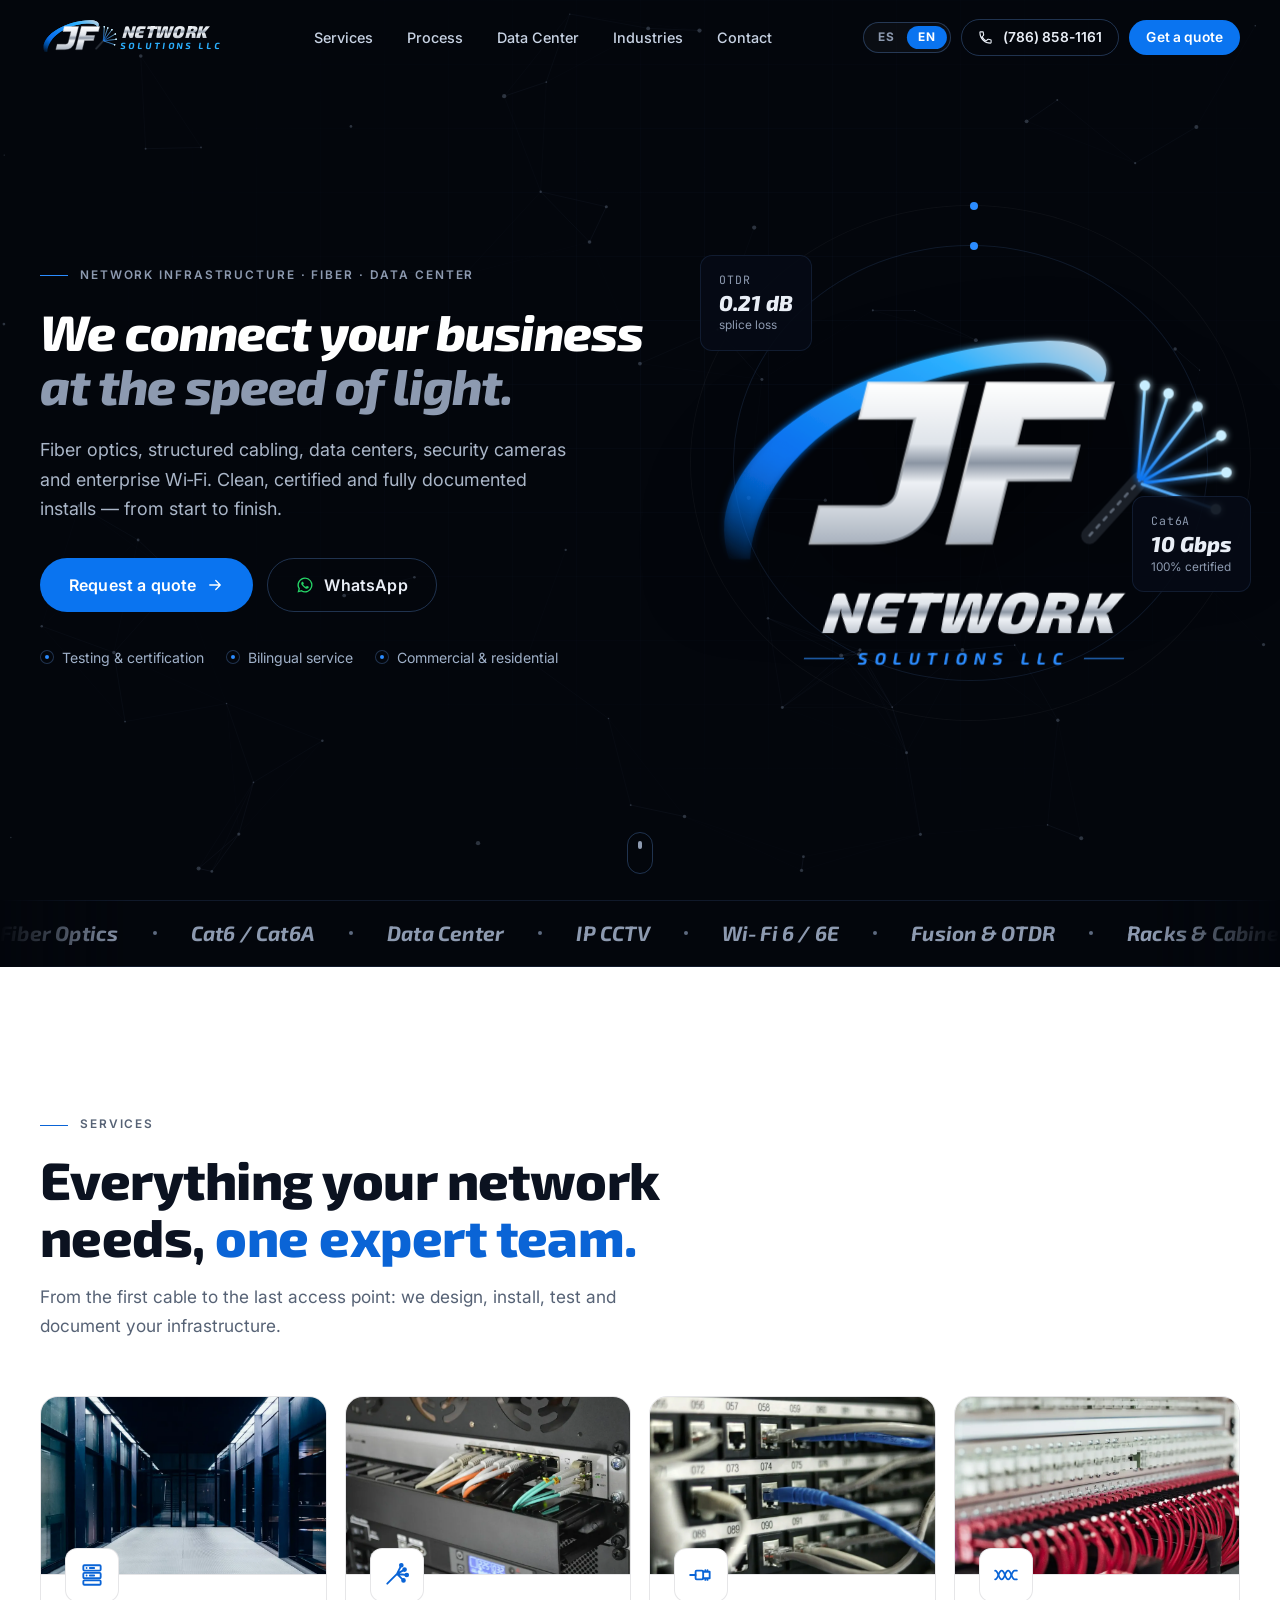
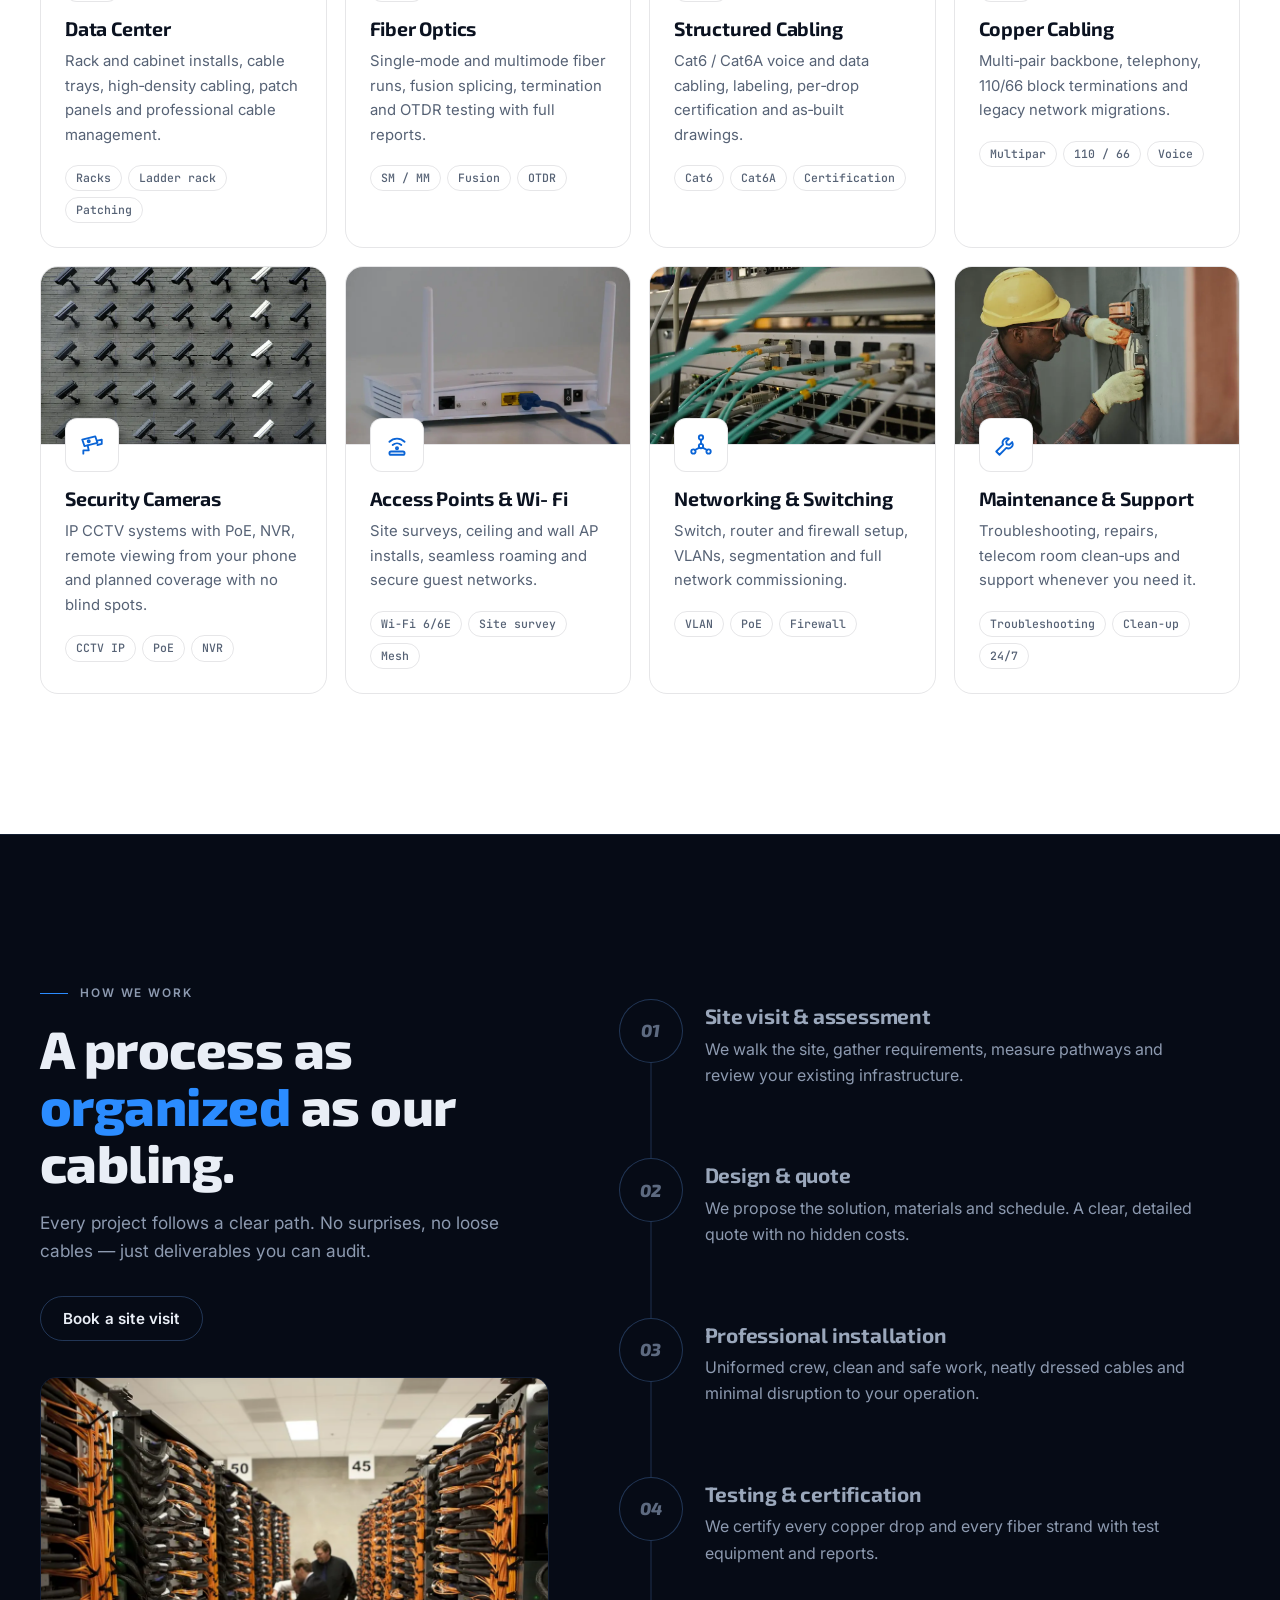
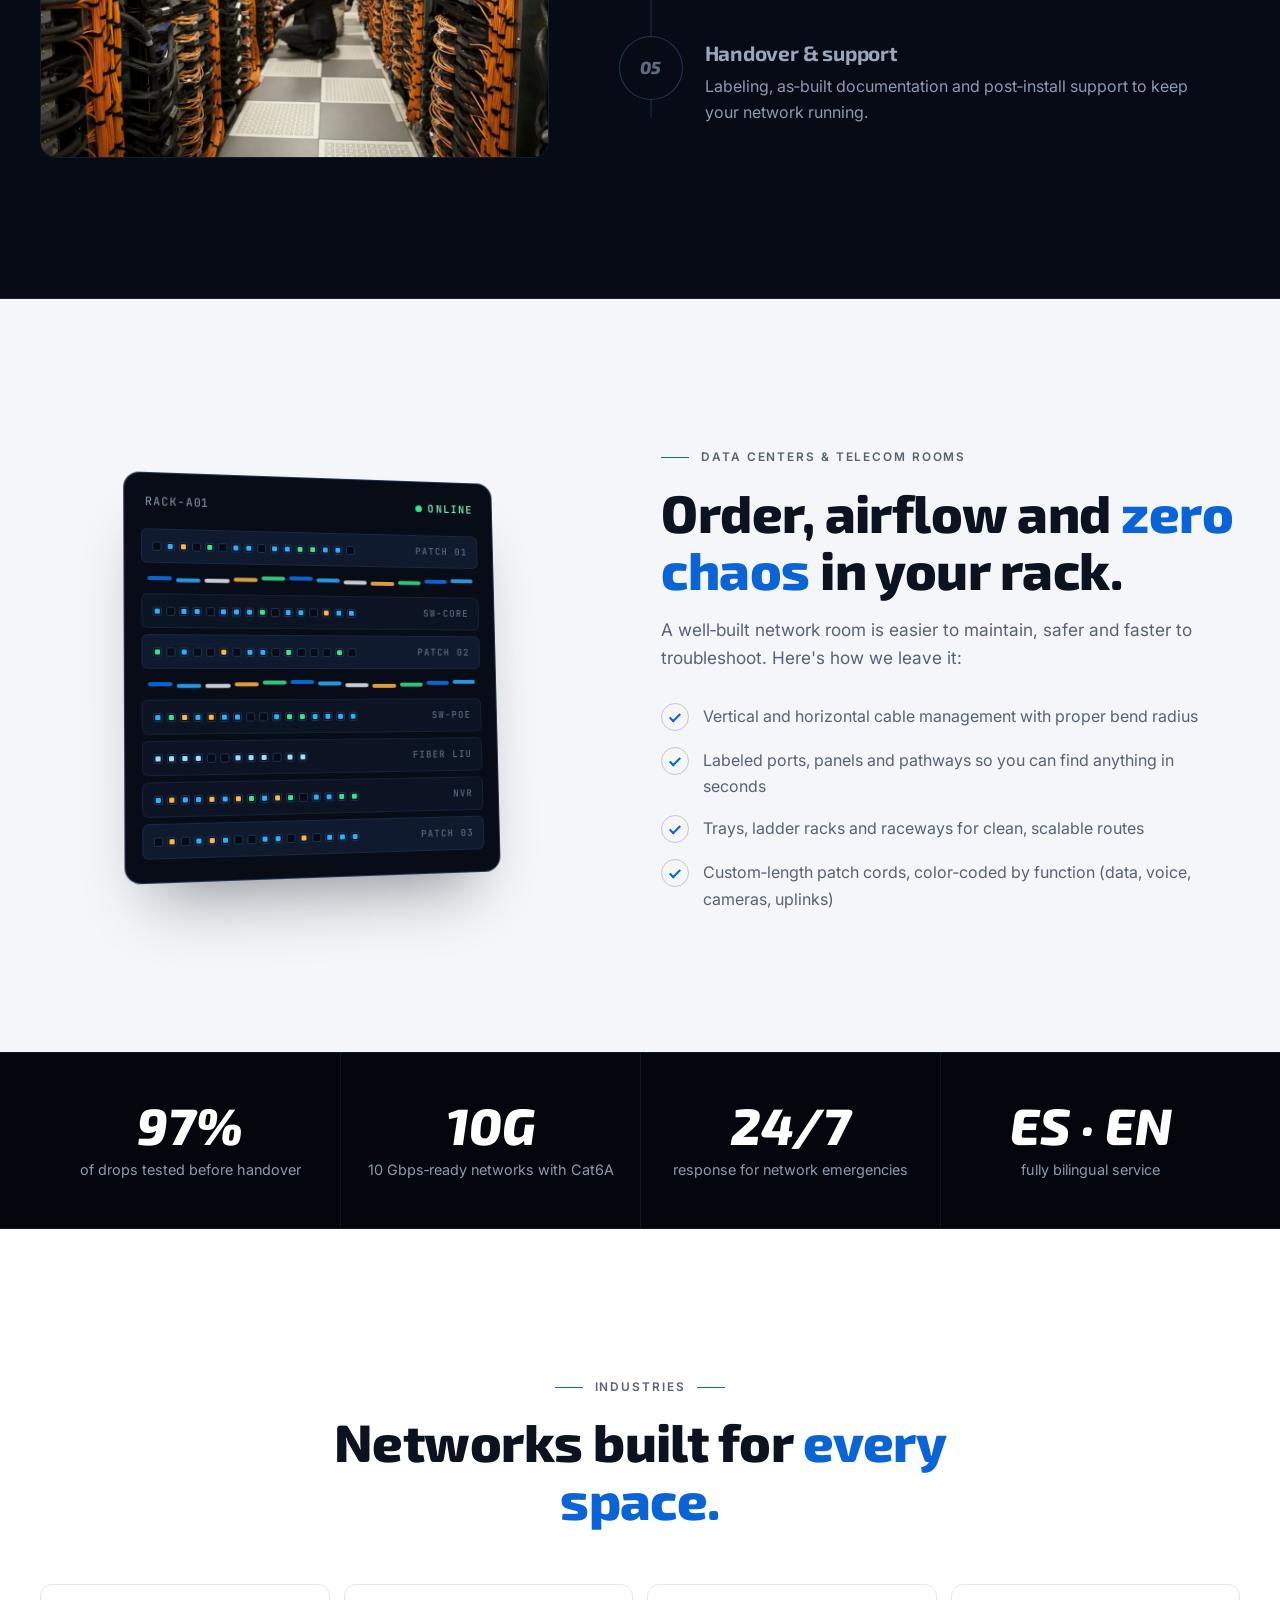
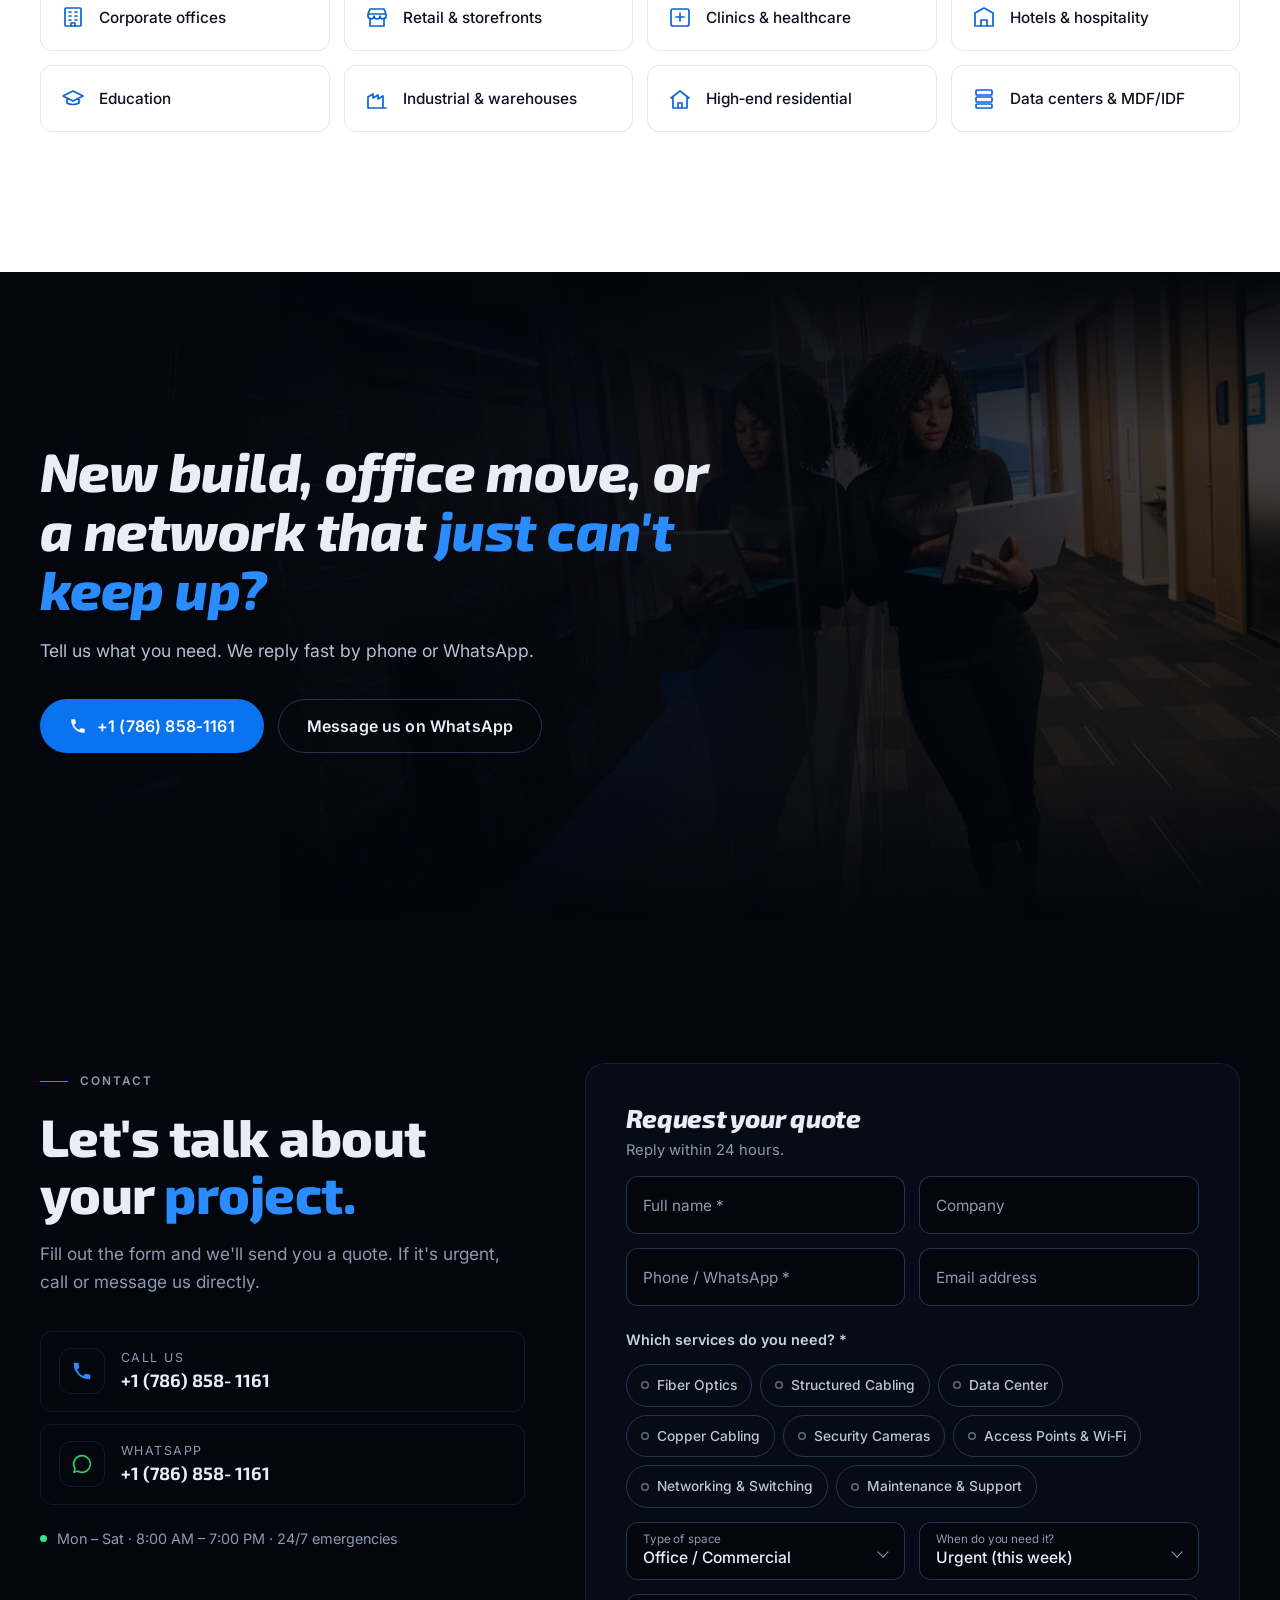
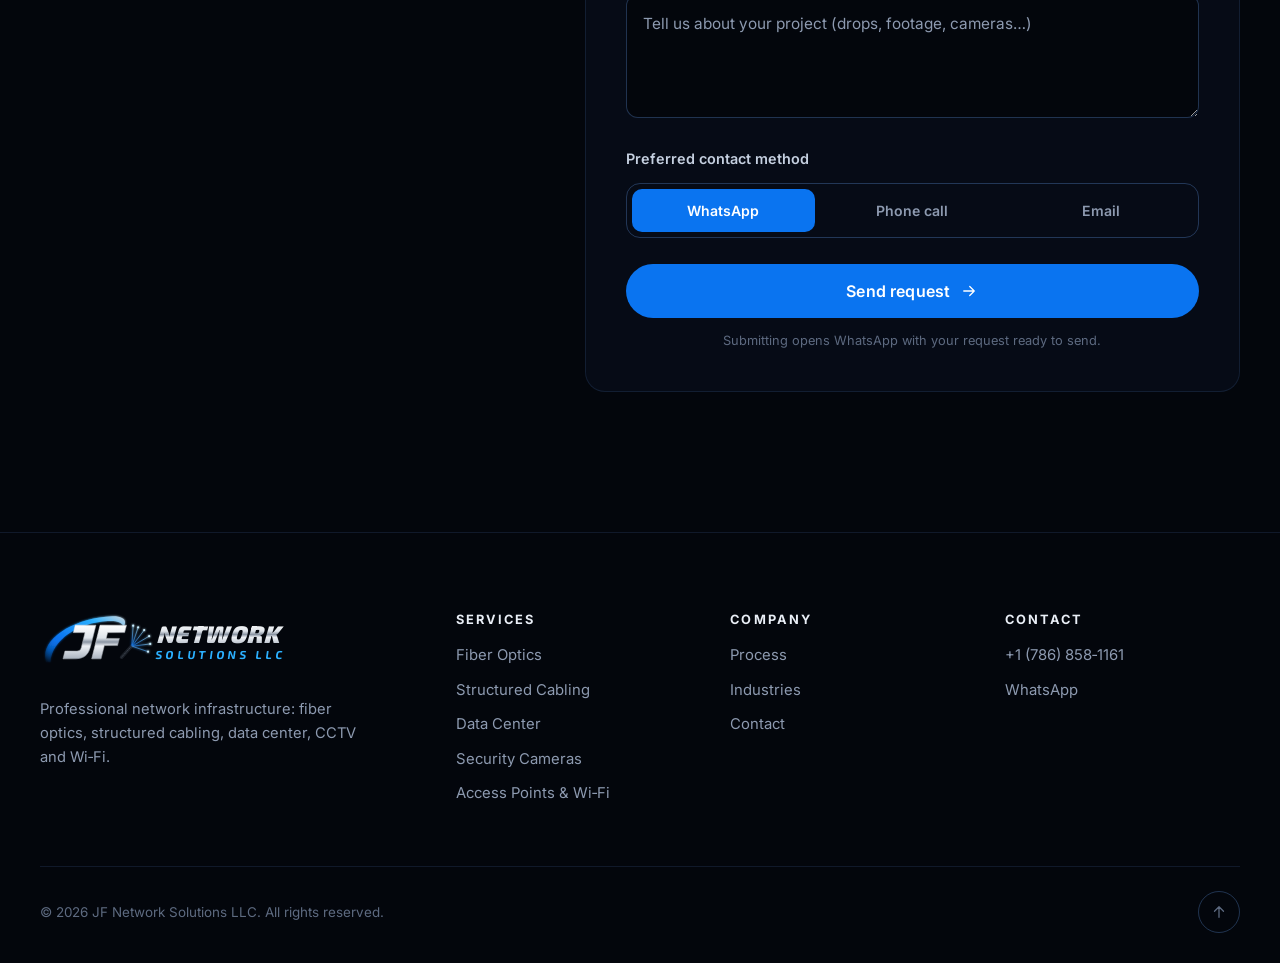
==== commit 23b7fe7d: "Add complete Open Graph and Twitter Card meta tags New 1200x630 share image, og:site_name/locale/ima" ====
--- a/index.html
+++ b/index.html
@@ -8,11 +8,29 @@
   <meta name="theme-color" content="#03060c">
   <link rel="canonical" href="https://jfnetworksolutions.dgp-link.com/">
   <link rel="icon" href="assets/img/favicon.svg" type="image/svg+xml">
+  <link rel="apple-touch-icon" href="assets/img/apple-touch-icon.png">
+
+  <!-- Open Graph (Facebook, WhatsApp, LinkedIn, iMessage) -->
   <meta property="og:type" content="website">
-  <meta property="og:title" content="JF Network Solutions LLC">
-  <meta property="og:description" content="Fibra óptica · Cableado estructurado · Data center · CCTV · Wi‑Fi. Infraestructura de red que conecta tu negocio.">
+  <meta property="og:site_name" content="JF Network Solutions LLC">
+  <meta property="og:title" content="JF Network Solutions LLC | Fibra Óptica, Data Center y Cableado Estructurado">
+  <meta property="og:description" content="Fibra óptica, cableado estructurado Cat6/Cat6A, data centers, cámaras de seguridad y Wi‑Fi empresarial. Instalaciones certificadas. Atención en español e inglés.">
+  <meta property="og:url" content="https://jfnetworksolutions.dgp-link.com/">
+  <meta property="og:locale" content="es_US">
+  <meta property="og:locale:alternate" content="en_US">
   <meta property="og:image" content="https://jfnetworksolutions.dgp-link.com/assets/img/og-image.jpg">
-  <meta property="og:url" content="https://jfnetworksolutions.dgp-link.com/">
+  <meta property="og:image:secure_url" content="https://jfnetworksolutions.dgp-link.com/assets/img/og-image.jpg">
+  <meta property="og:image:type" content="image/jpeg">
+  <meta property="og:image:width" content="1200">
+  <meta property="og:image:height" content="630">
+  <meta property="og:image:alt" content="Logo de JF Network Solutions LLC: fibra óptica, cableado estructurado, data center e infraestructura de red">
+
+  <!-- Twitter / X Card -->
+  <meta name="twitter:card" content="summary_large_image">
+  <meta name="twitter:title" content="JF Network Solutions LLC | Fibra Óptica, Data Center y Cableado Estructurado">
+  <meta name="twitter:description" content="Fibra óptica, cableado estructurado, data centers, cámaras de seguridad y Wi‑Fi empresarial. Atención en español e inglés.">
+  <meta name="twitter:image" content="https://jfnetworksolutions.dgp-link.com/assets/img/og-image.jpg">
+  <meta name="twitter:image:alt" content="Logo de JF Network Solutions LLC: fibra óptica, cableado estructurado, data center e infraestructura de red">
   <link rel="preconnect" href="https://fonts.googleapis.com">
   <link rel="preconnect" href="https://fonts.gstatic.com" crossorigin>
   <link href="https://fonts.googleapis.com/css2?family=Exo+2:ital,wght@0,600;0,700;0,800;1,700;1,800;1,900&family=Inter:wght@400;500;600;700&family=JetBrains+Mono:wght@500&display=swap" rel="stylesheet">
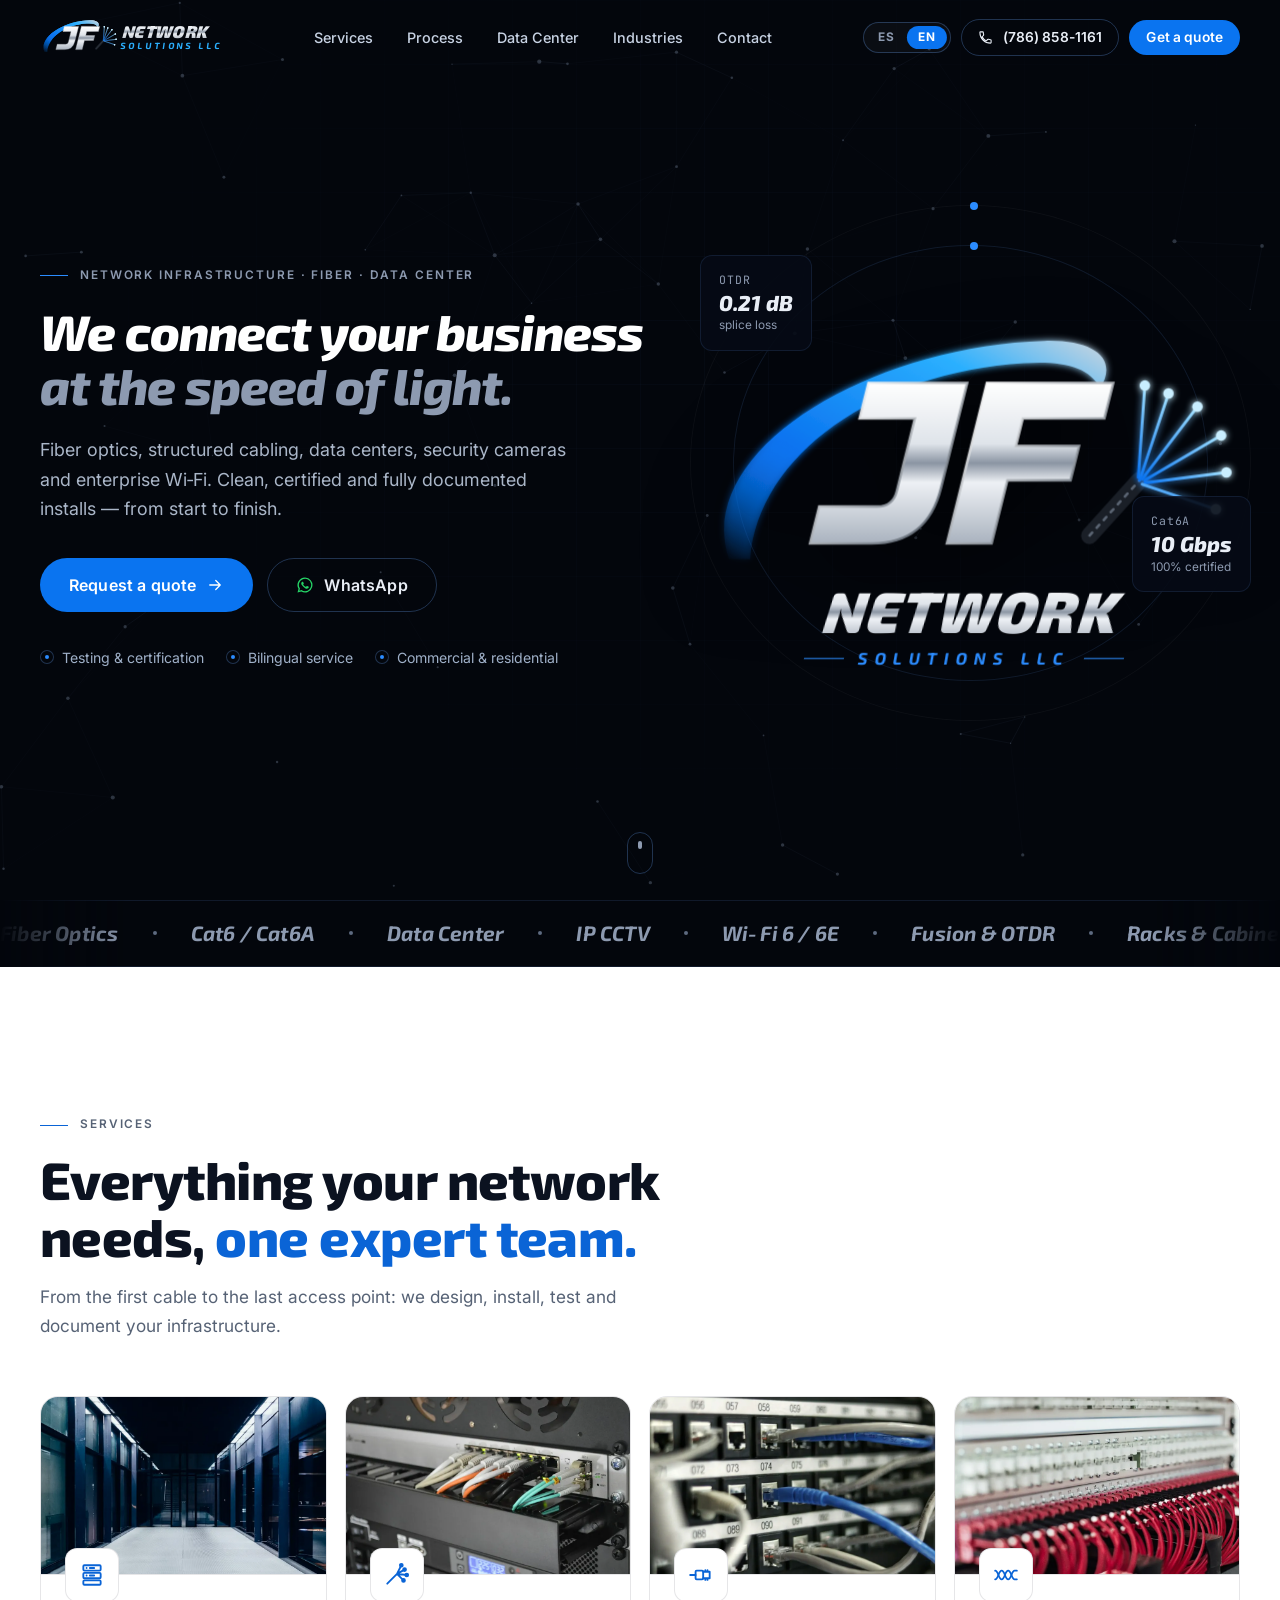
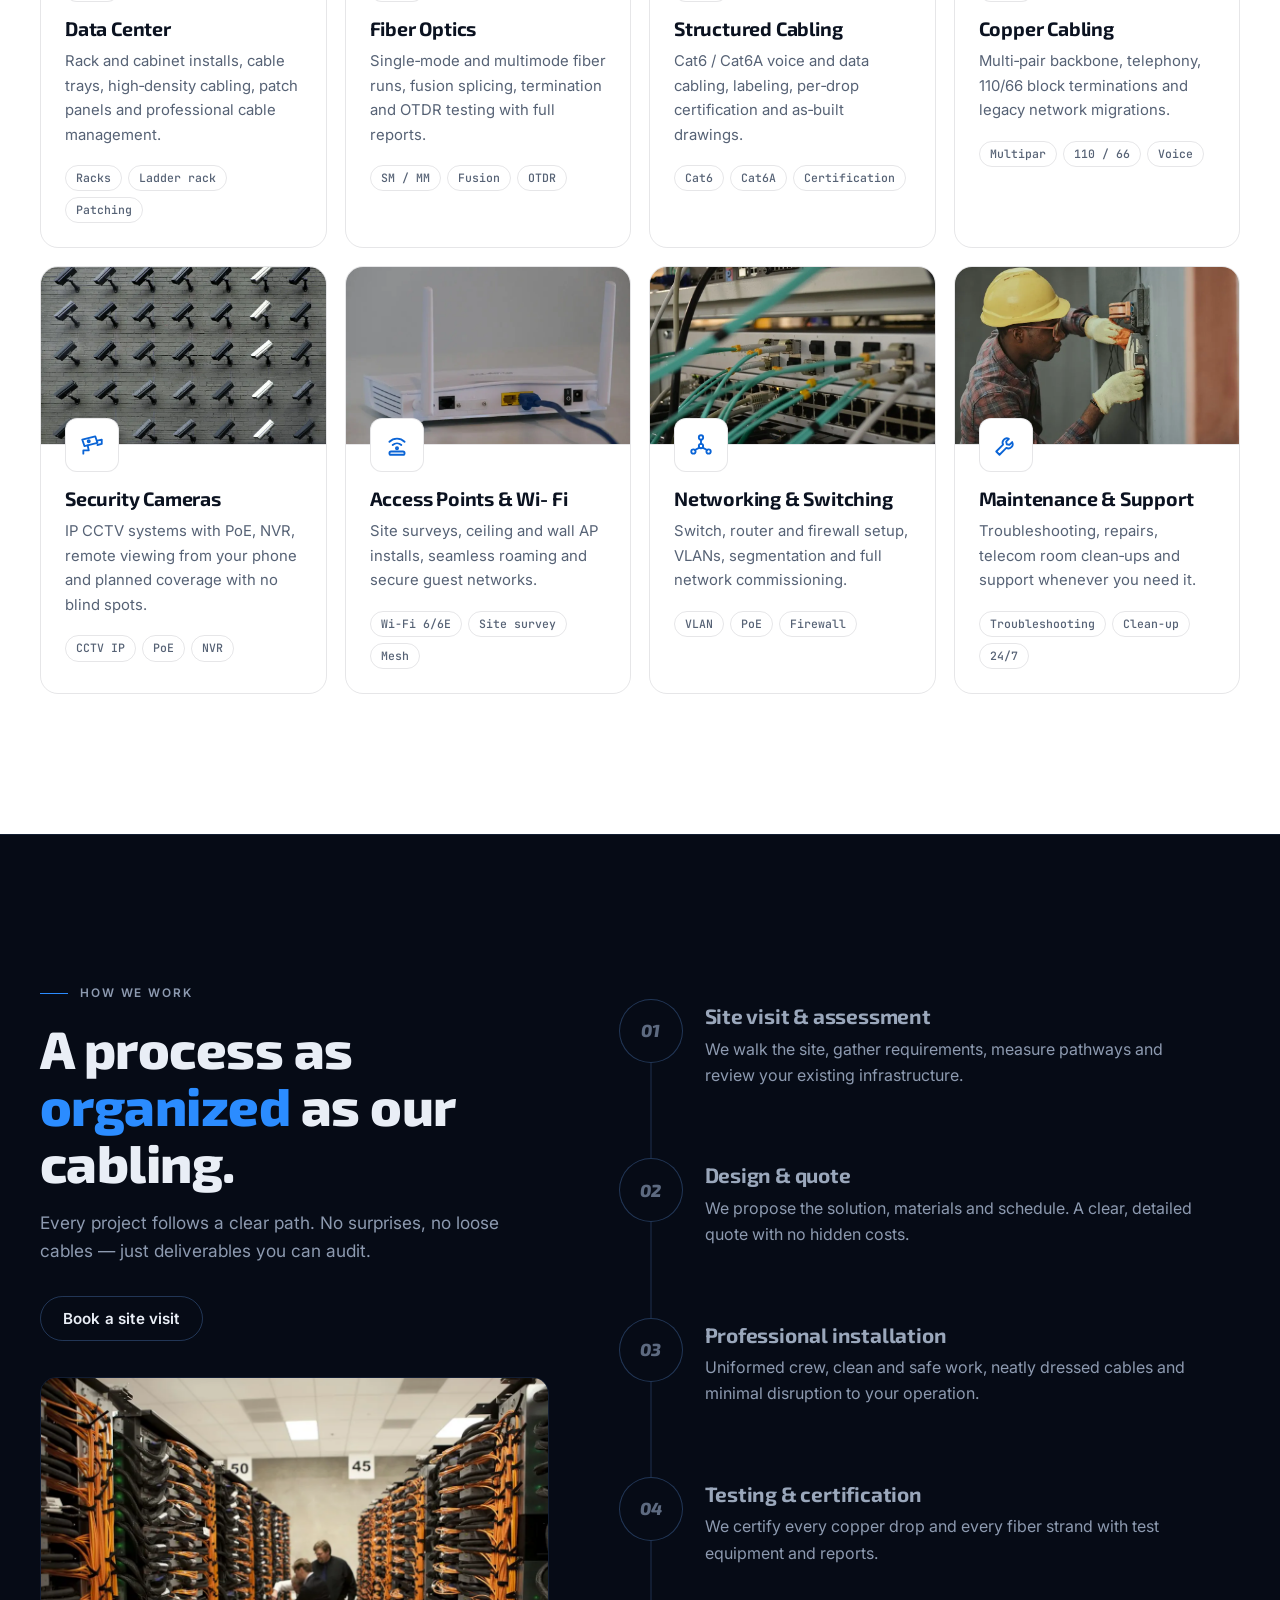
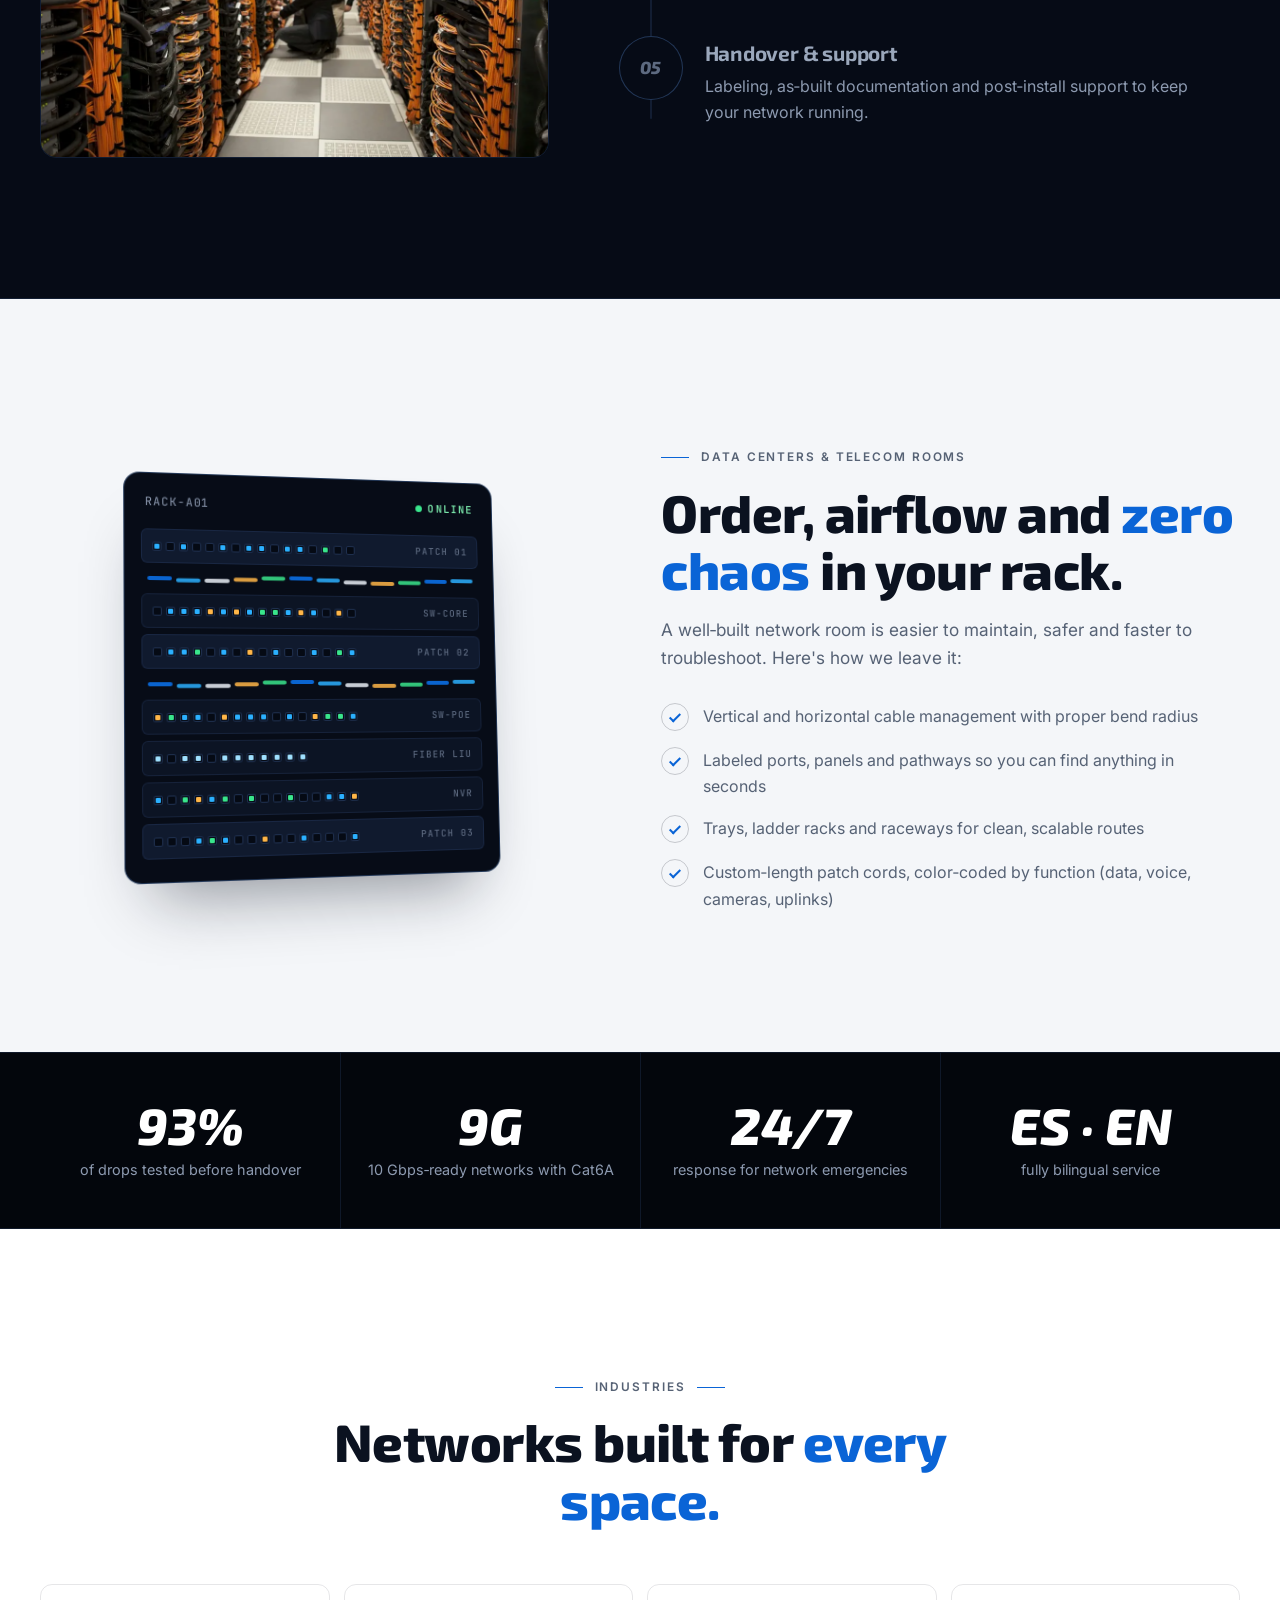
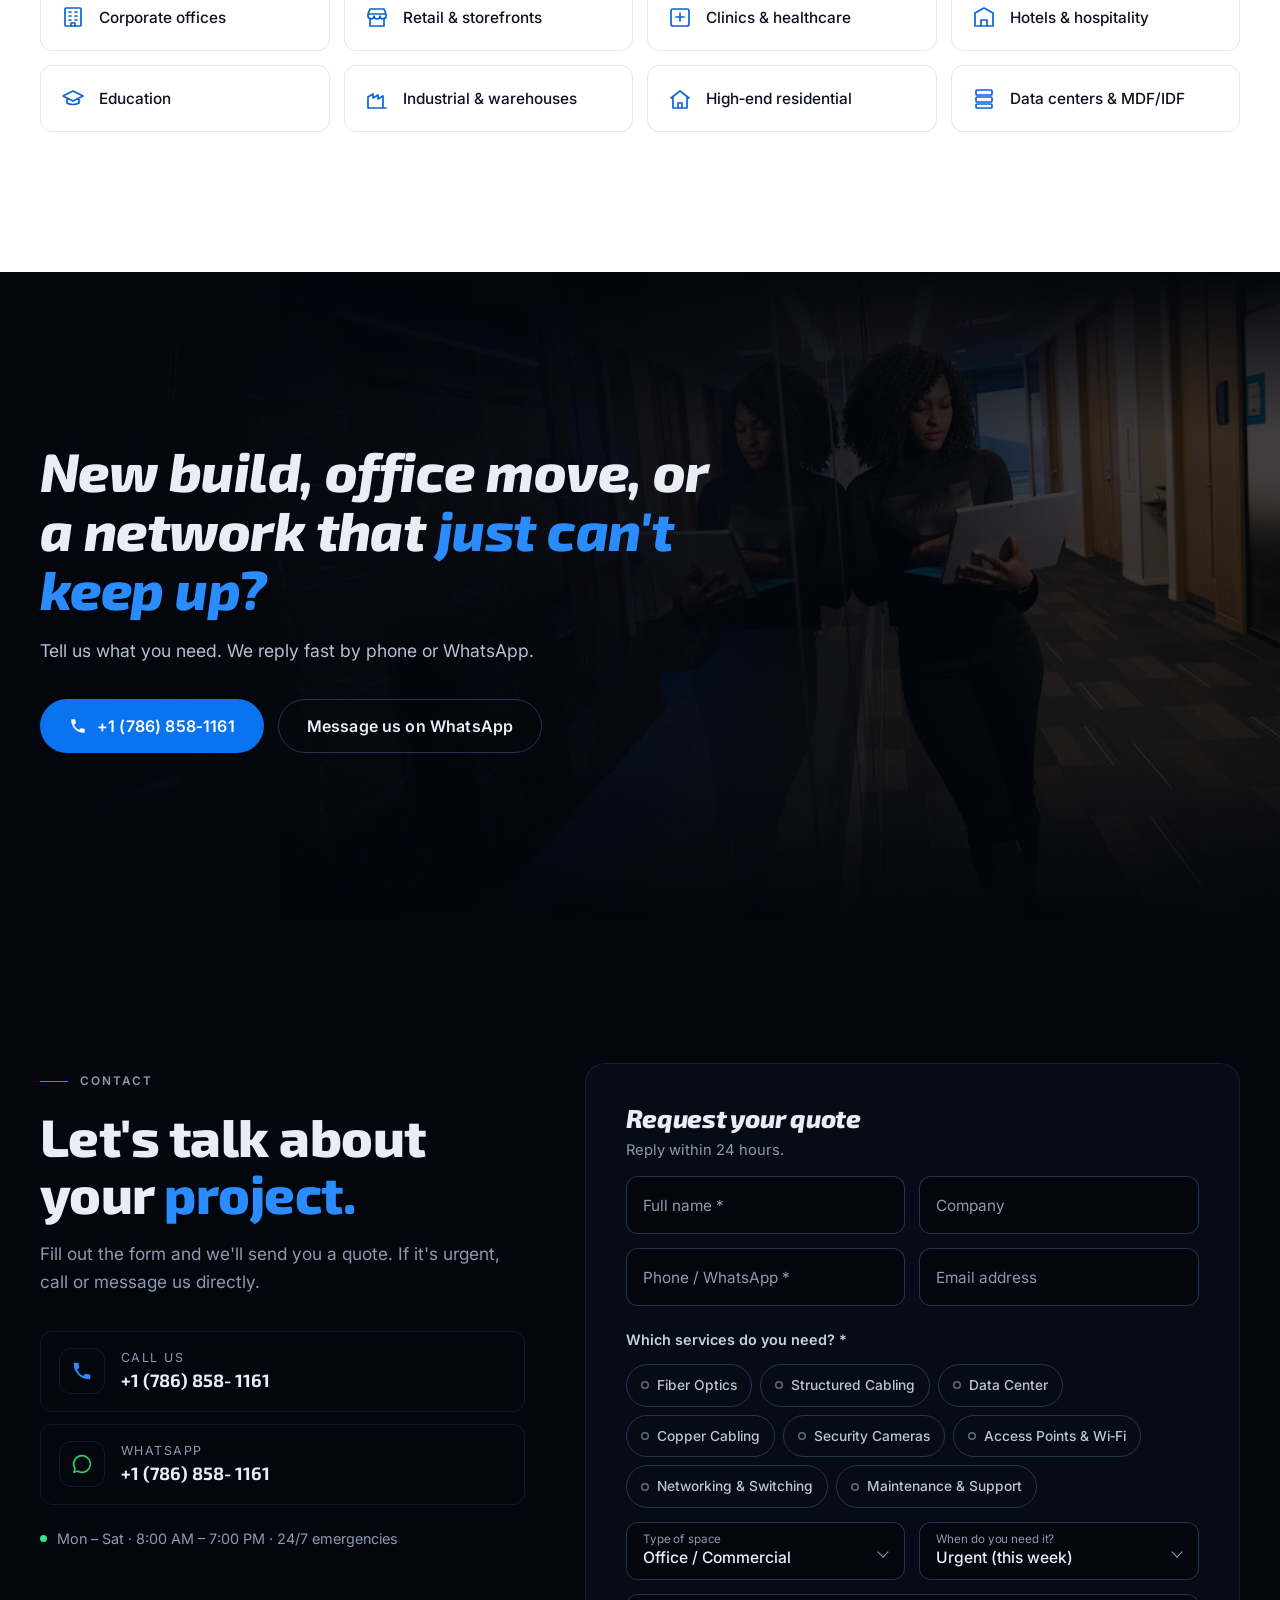
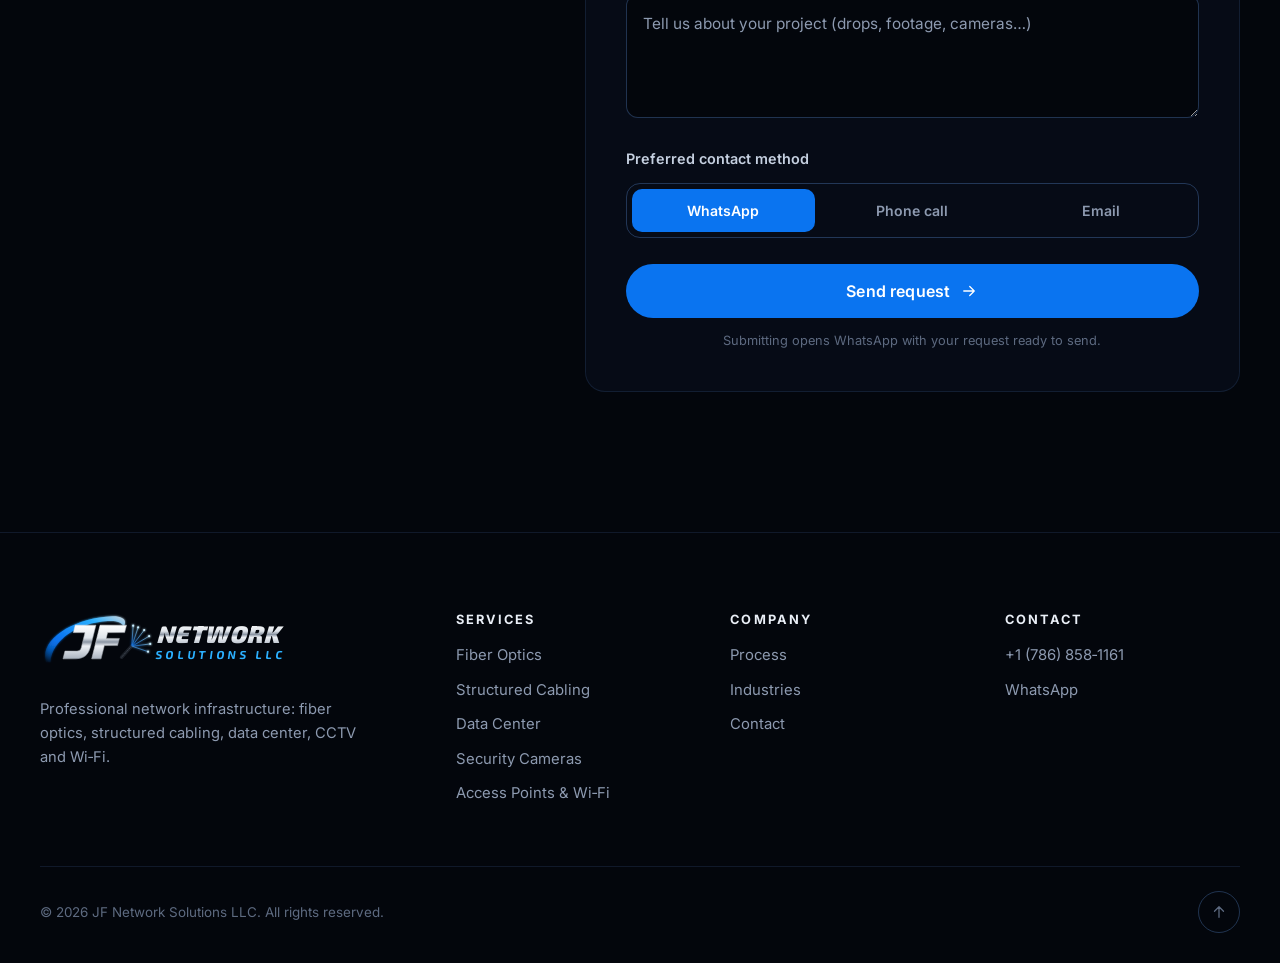
==== commit 5366bd49: "Point canonical, Open Graph, Twitter and schema URLs to jfnetworksolutions.com Co-Authored-By: Claud" ====
--- a/index.html
+++ b/index.html
@@ -6,7 +6,7 @@
   <title>JF Network Solutions LLC | Fibra Óptica, Data Center y Cableado Estructurado</title>
   <meta name="description" content="JF Network Solutions LLC: instalación de fibra óptica, cableado estructurado Cat6/Cat6A, data centers, cámaras de seguridad, access points Wi‑Fi y redes empresariales. Atención en español e inglés.">
   <meta name="theme-color" content="#03060c">
-  <link rel="canonical" href="https://jfnetworksolutions.dgp-link.com/">
+  <link rel="canonical" href="https://jfnetworksolutions.com/">
   <link rel="icon" href="assets/img/favicon.svg" type="image/svg+xml">
   <link rel="apple-touch-icon" href="assets/img/apple-touch-icon.png">
 
@@ -15,11 +15,11 @@
   <meta property="og:site_name" content="JF Network Solutions LLC">
   <meta property="og:title" content="JF Network Solutions LLC | Fibra Óptica, Data Center y Cableado Estructurado">
   <meta property="og:description" content="Fibra óptica, cableado estructurado Cat6/Cat6A, data centers, cámaras de seguridad y Wi‑Fi empresarial. Instalaciones certificadas. Atención en español e inglés.">
-  <meta property="og:url" content="https://jfnetworksolutions.dgp-link.com/">
+  <meta property="og:url" content="https://jfnetworksolutions.com/">
   <meta property="og:locale" content="es_US">
   <meta property="og:locale:alternate" content="en_US">
-  <meta property="og:image" content="https://jfnetworksolutions.dgp-link.com/assets/img/og-image.jpg">
-  <meta property="og:image:secure_url" content="https://jfnetworksolutions.dgp-link.com/assets/img/og-image.jpg">
+  <meta property="og:image" content="https://jfnetworksolutions.com/assets/img/og-image.jpg">
+  <meta property="og:image:secure_url" content="https://jfnetworksolutions.com/assets/img/og-image.jpg">
   <meta property="og:image:type" content="image/jpeg">
   <meta property="og:image:width" content="1200">
   <meta property="og:image:height" content="630">
@@ -29,7 +29,7 @@
   <meta name="twitter:card" content="summary_large_image">
   <meta name="twitter:title" content="JF Network Solutions LLC | Fibra Óptica, Data Center y Cableado Estructurado">
   <meta name="twitter:description" content="Fibra óptica, cableado estructurado, data centers, cámaras de seguridad y Wi‑Fi empresarial. Atención en español e inglés.">
-  <meta name="twitter:image" content="https://jfnetworksolutions.dgp-link.com/assets/img/og-image.jpg">
+  <meta name="twitter:image" content="https://jfnetworksolutions.com/assets/img/og-image.jpg">
   <meta name="twitter:image:alt" content="Logo de JF Network Solutions LLC: fibra óptica, cableado estructurado, data center e infraestructura de red">
   <link rel="preconnect" href="https://fonts.googleapis.com">
   <link rel="preconnect" href="https://fonts.gstatic.com" crossorigin>
@@ -40,8 +40,8 @@
     "@context": "https://schema.org",
     "@type": "LocalBusiness",
     "name": "JF Network Solutions LLC",
-    "image": "https://jfnetworksolutions.dgp-link.com/assets/img/og-image.jpg",
-    "url": "https://jfnetworksolutions.dgp-link.com/",
+    "image": "https://jfnetworksolutions.com/assets/img/og-image.jpg",
+    "url": "https://jfnetworksolutions.com/",
     "telephone": "+1-786-858-1161",
     "knowsLanguage": ["es", "en"],
     "description": "Fiber optics, structured cabling, data center installations, CCTV, Wi-Fi access points and network infrastructure."
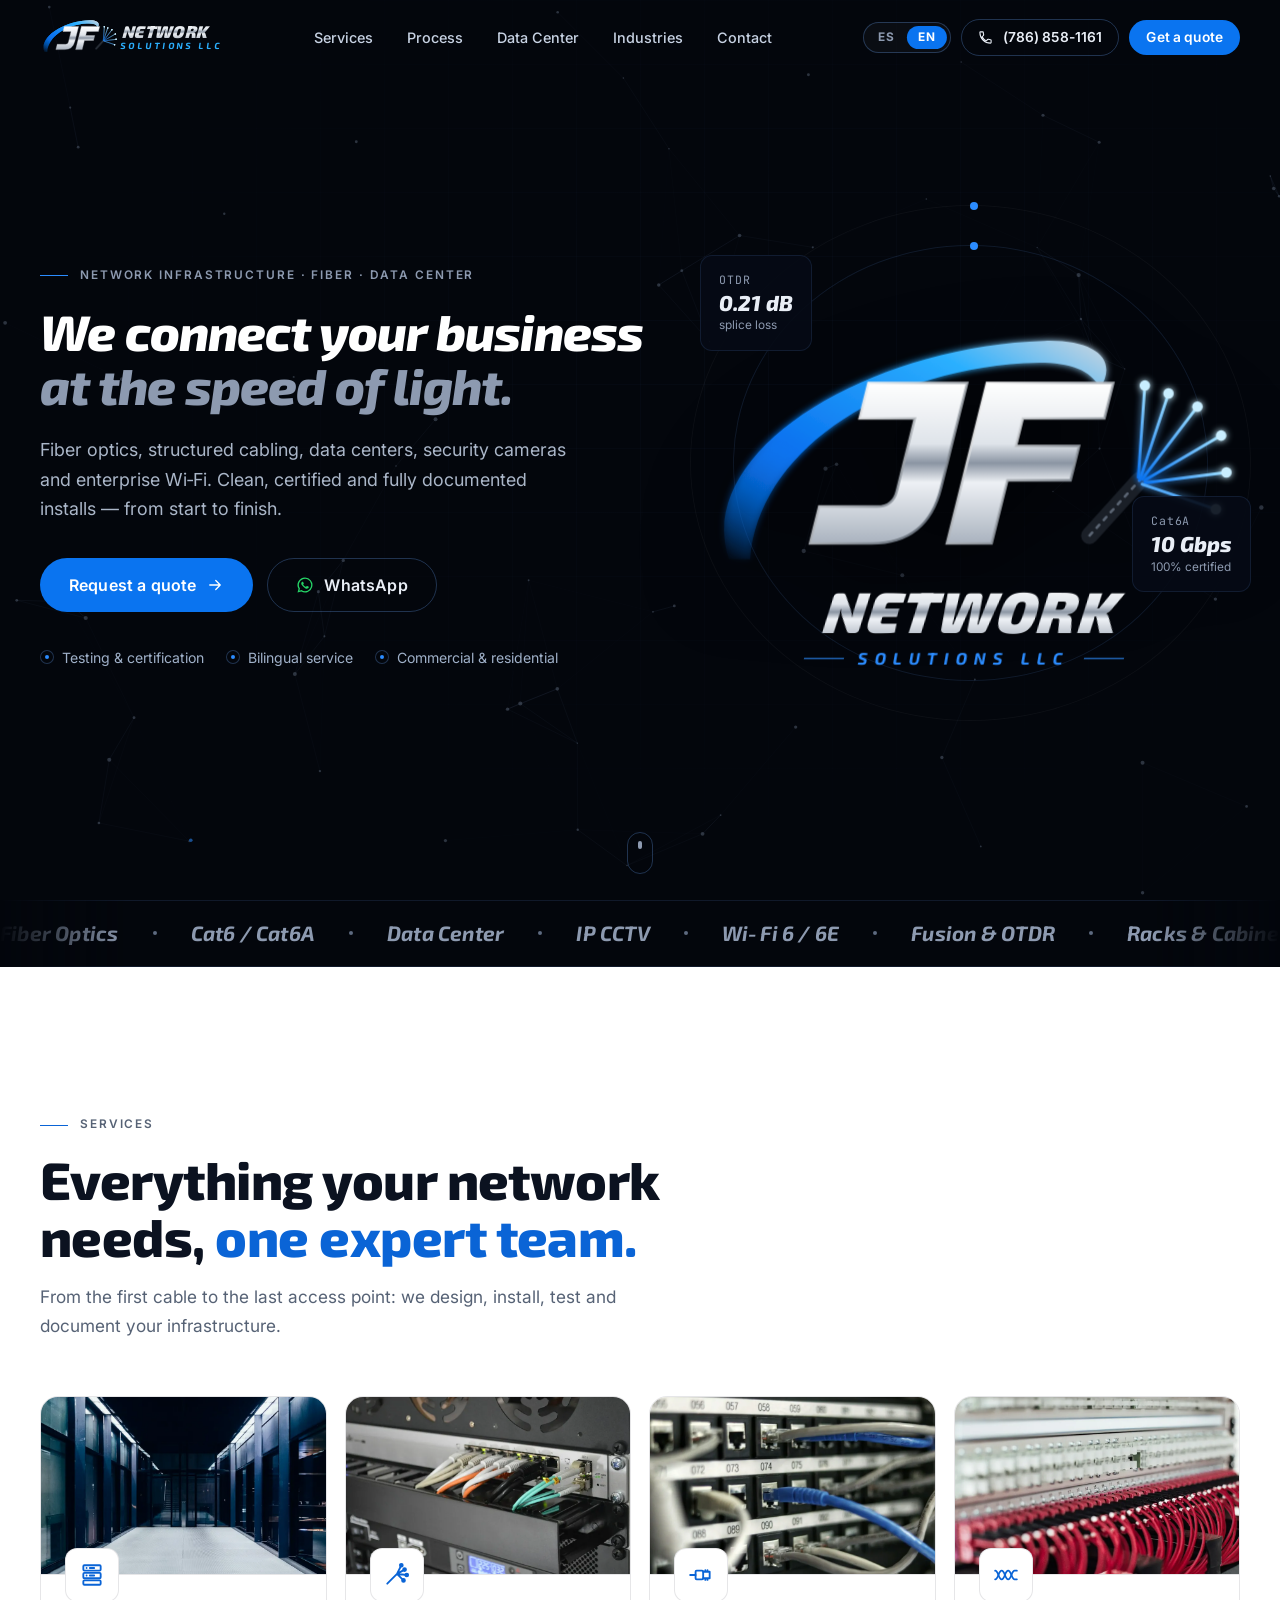
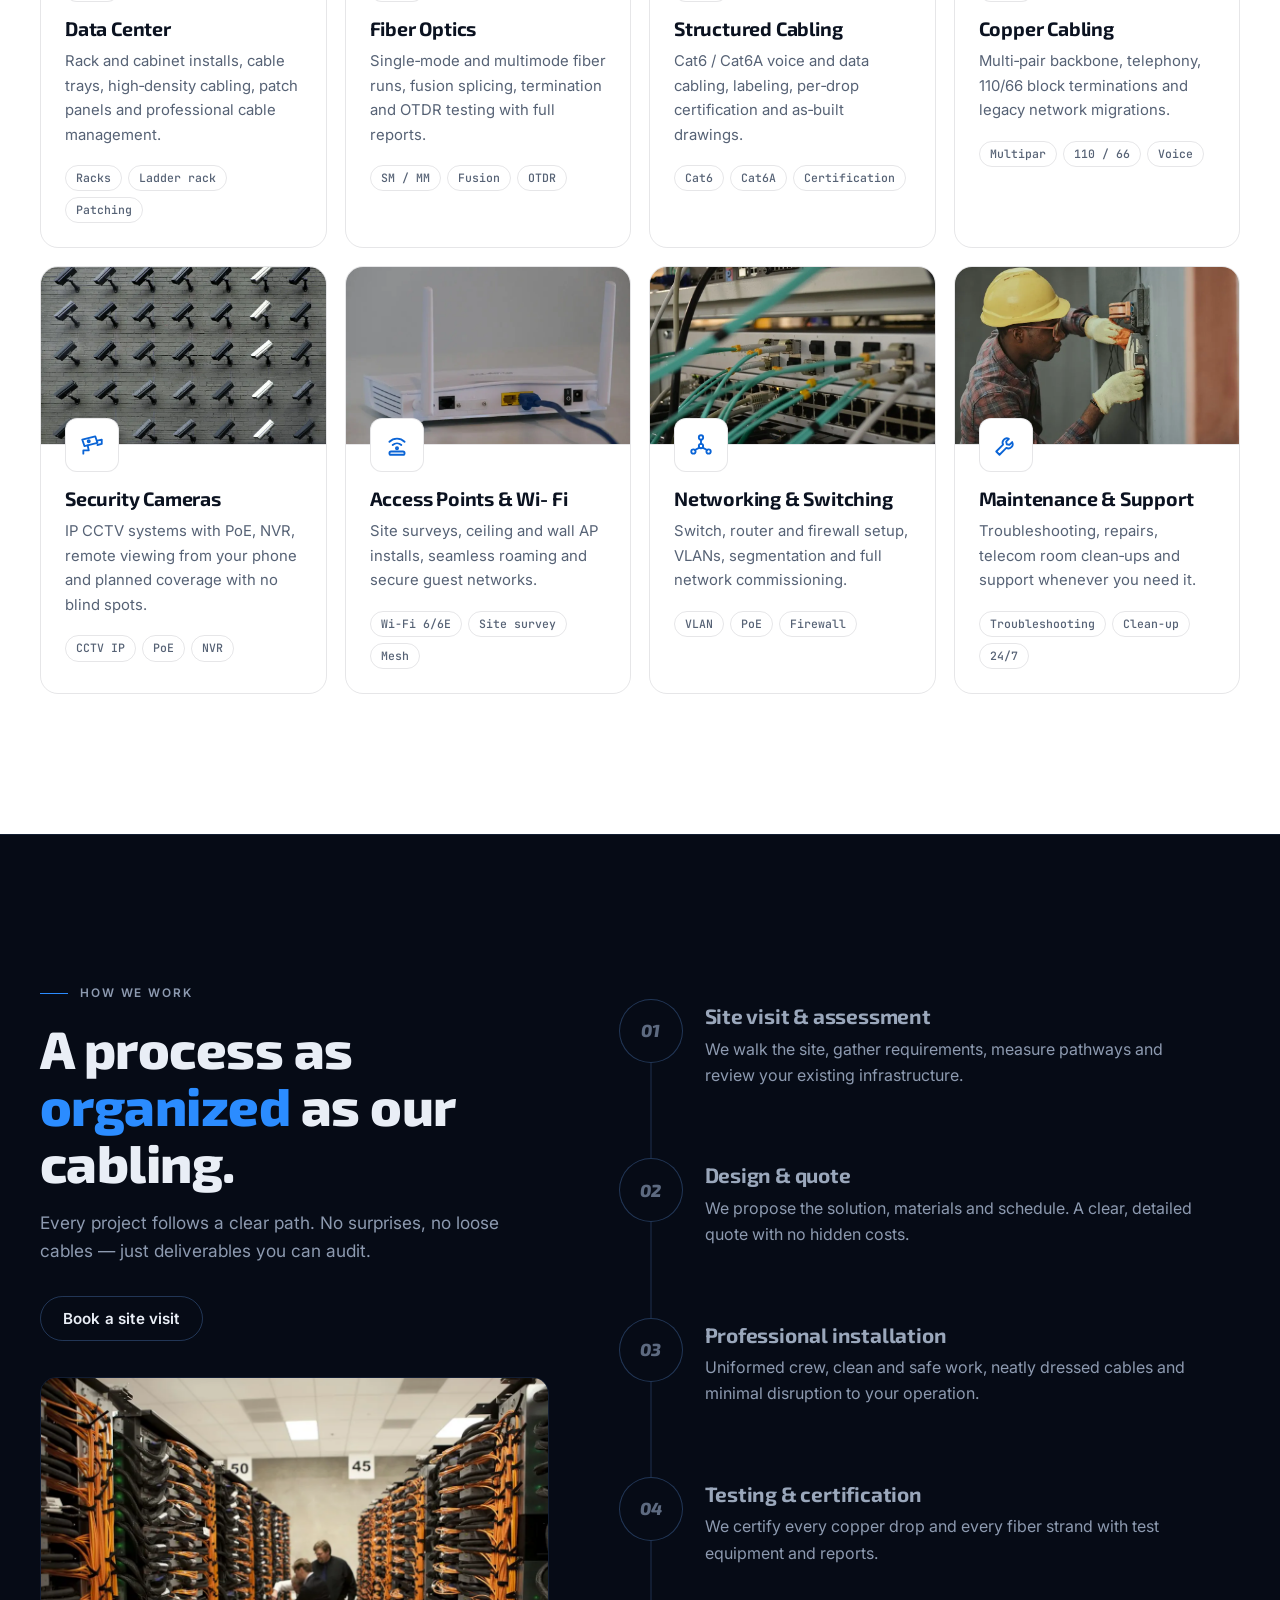
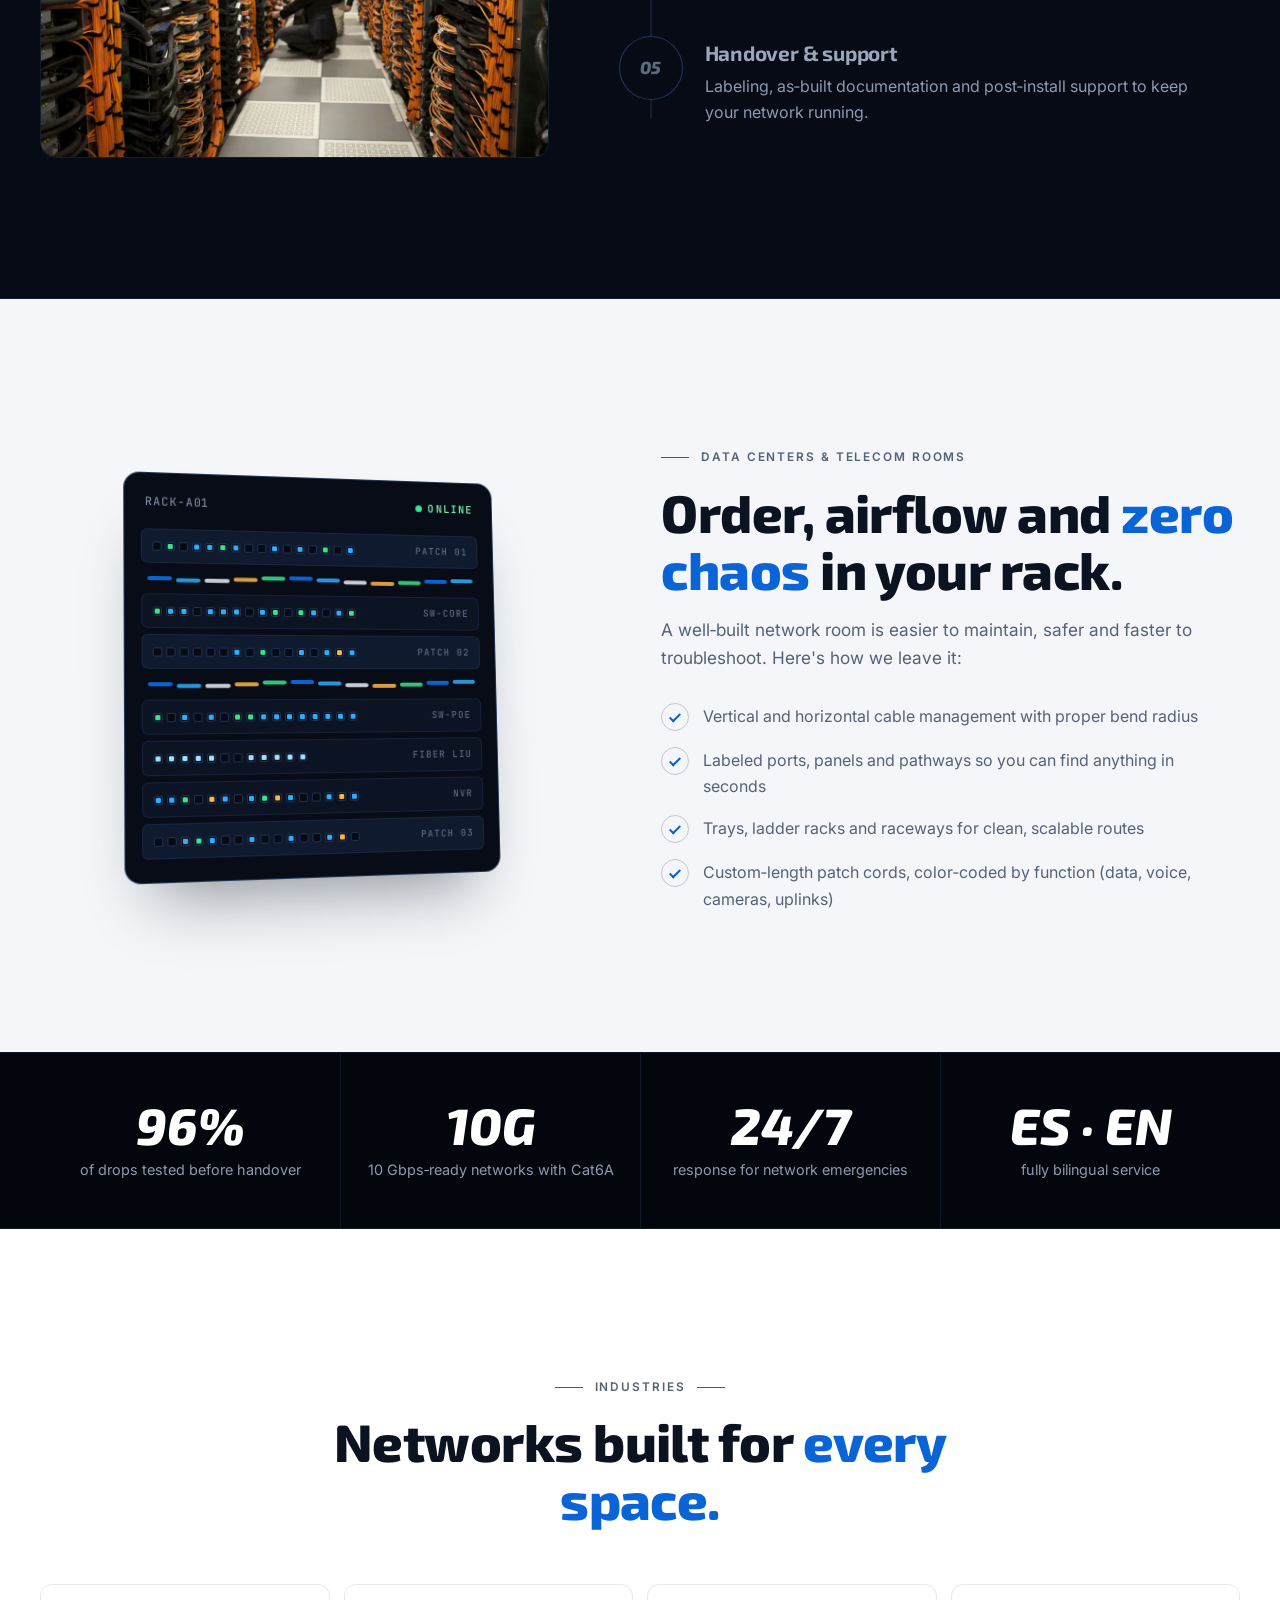
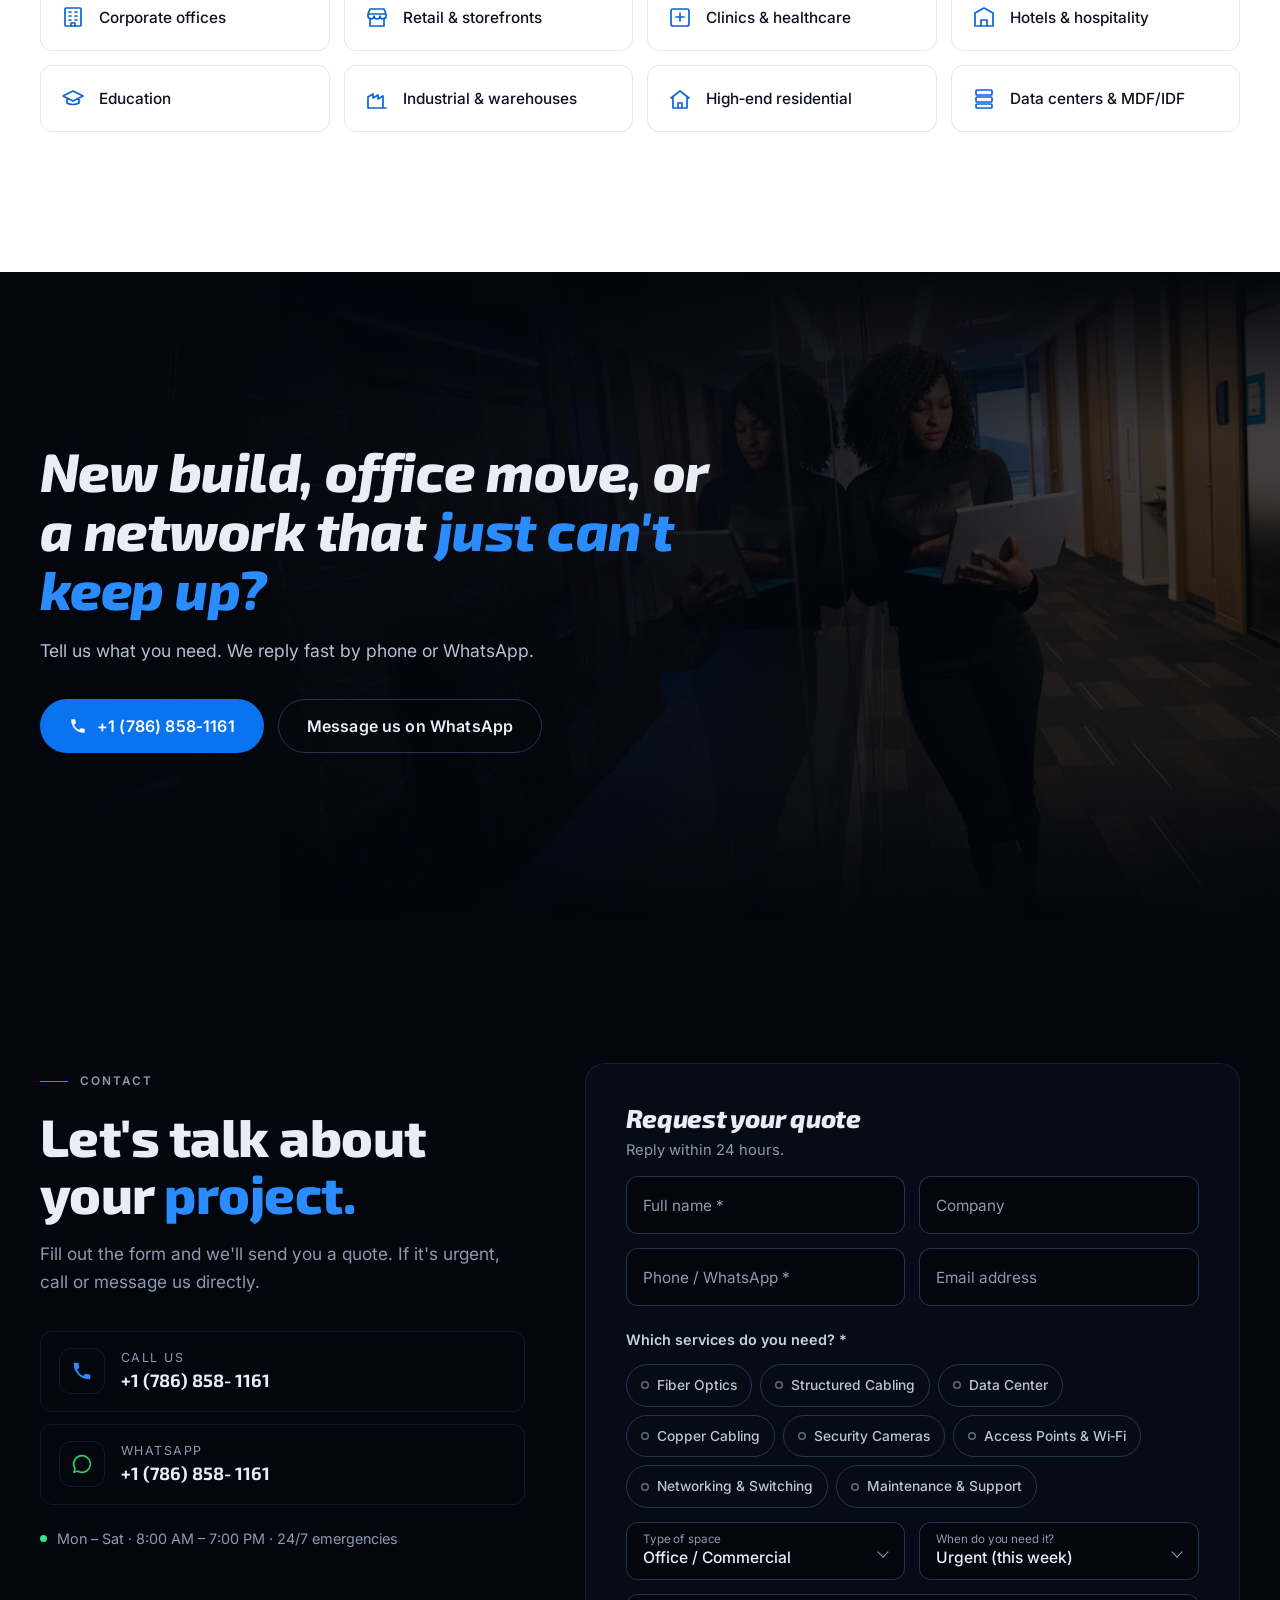
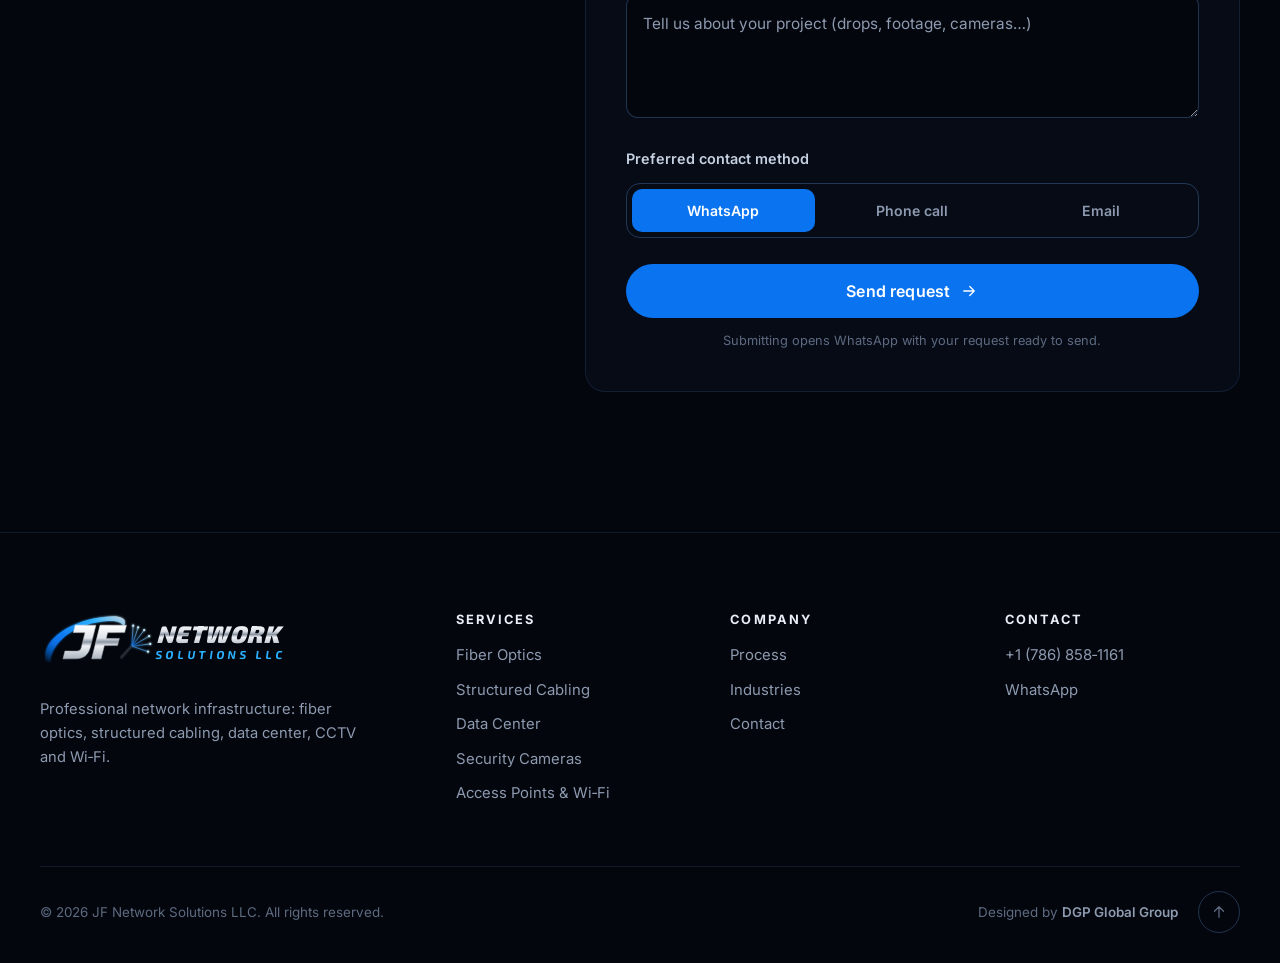
==== commit 6153523c: "Add DGP Global Group credit to footer (ES/EN) Co-Authored-By: Claude Opus 5.5 <noreply@anthropic.com" ====
--- a/index.html
+++ b/index.html
@@ -512,6 +512,7 @@
     </div>
     <div class="container footer__bottom">
       <span>© <span id="year"></span> JF Network Solutions LLC. <span data-i18n="ft.rights">Todos los derechos reservados.</span></span>
+      <span class="credit"><span data-i18n="ft.credit">Diseñado por</span> <a href="https://dgpglobalgroup.com" target="_blank" rel="noopener">DGP Global Group</a></span>
       <a href="#top" class="totop" aria-label="Volver arriba"><svg viewBox="0 0 24 24"><path d="M12 19V5M6 11l6-6 6 6"/></svg></a>
     </div>
   </footer>
--- a/assets/css/styles.css
+++ b/assets/css/styles.css
@@ -580,6 +580,9 @@
 .footer li a { transition: color .25s; }
 .footer li a:hover { color: #fff; }
 .footer__bottom { margin-top: 60px; padding-top: 24px; border-top: 1px solid var(--line); display: flex; justify-content: space-between; align-items: center; gap: 20px; color: var(--dim); font-size: .84rem; }
+.footer__bottom .credit { margin-left: auto; }
+.credit a { color: var(--muted); font-weight: 600; transition: color .25s; }
+.credit a:hover { color: #fff; }
 .totop { width: 42px; height: 42px; display: grid; place-items: center; border-radius: 50%; border: 1px solid var(--line-strong); transition: border-color .3s, transform .4s var(--ease); }
 .totop svg { width: 18px; height: 18px; }
 .totop:hover { border-color: var(--text); transform: translateY(-4px); }
@@ -665,6 +668,7 @@
   .timeline__rail { left: 25px; }
   .footer__grid { grid-template-columns: 1fr; }
   .footer__bottom { flex-direction: column-reverse; align-items: flex-start; }
+  .footer__bottom .credit { margin-left: 0; }
   .seg span { padding: 10px 4px; font-size: .82rem; }
 }
 
